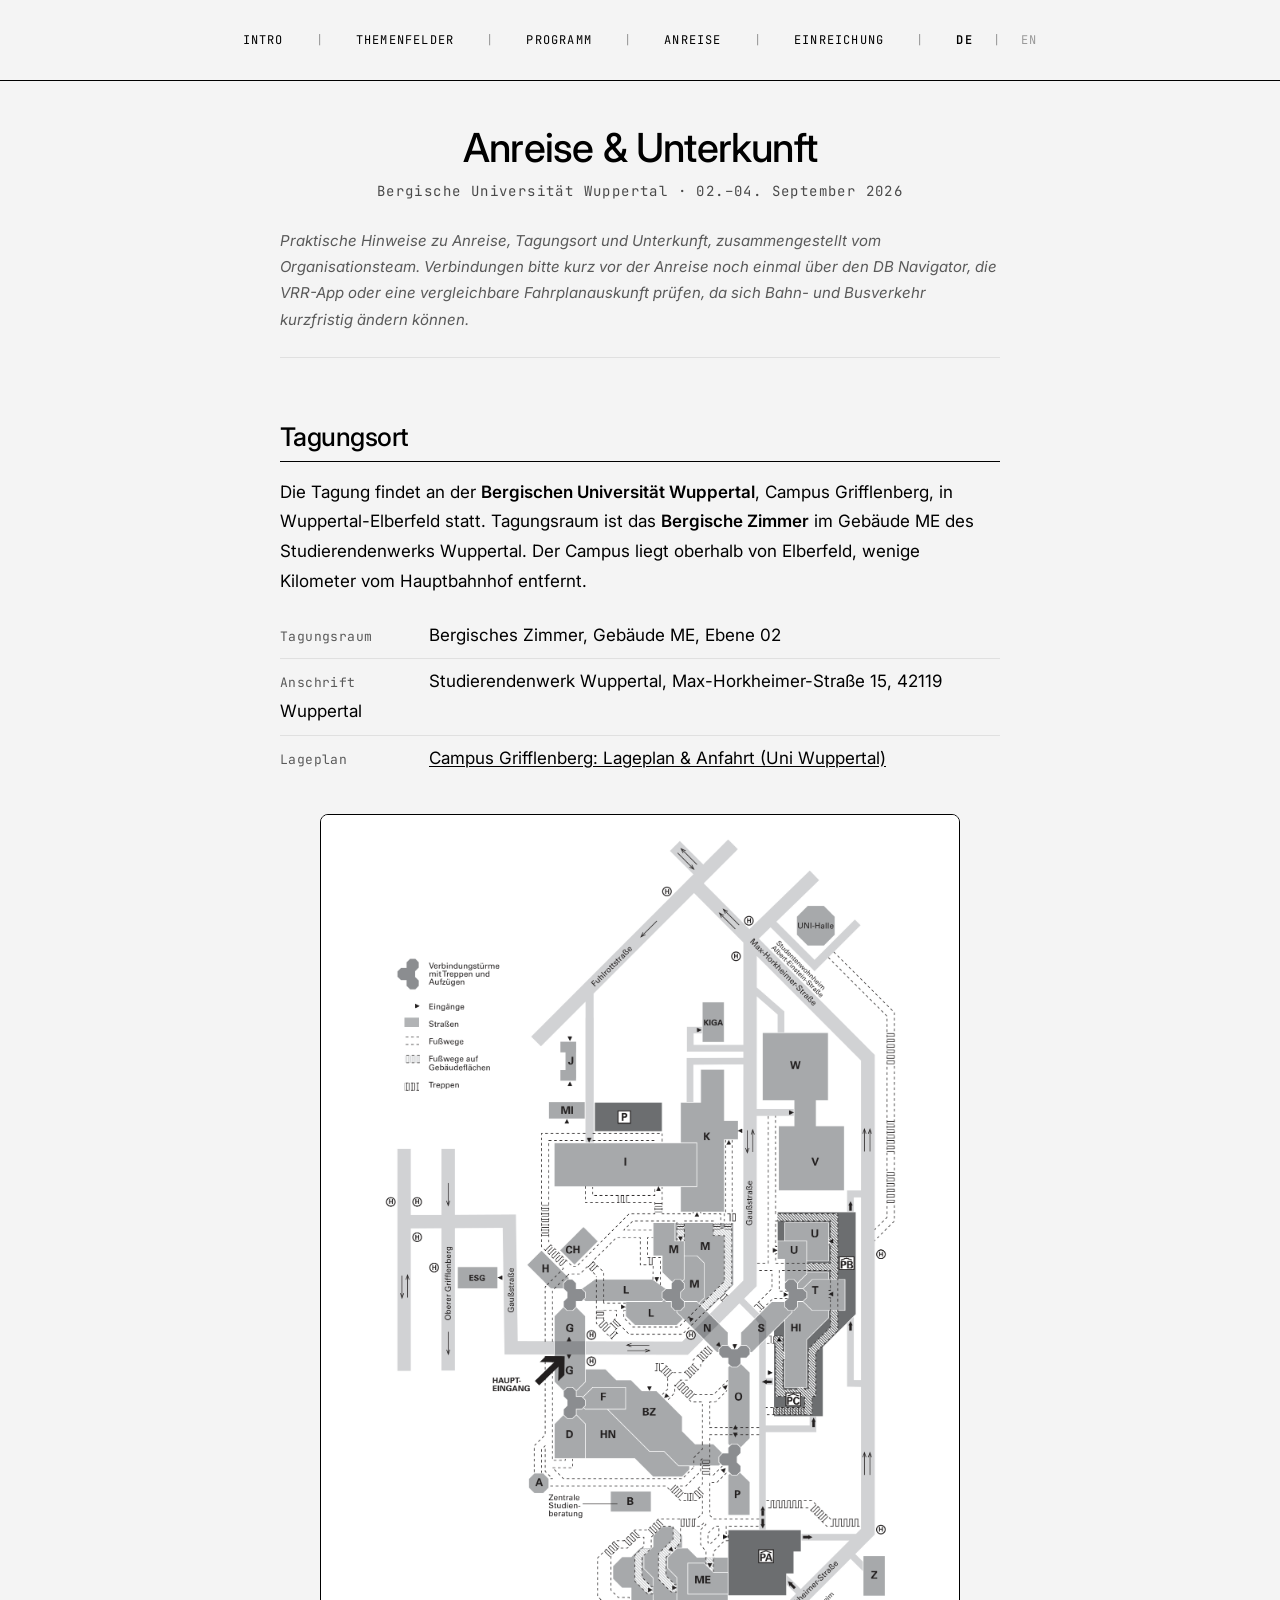
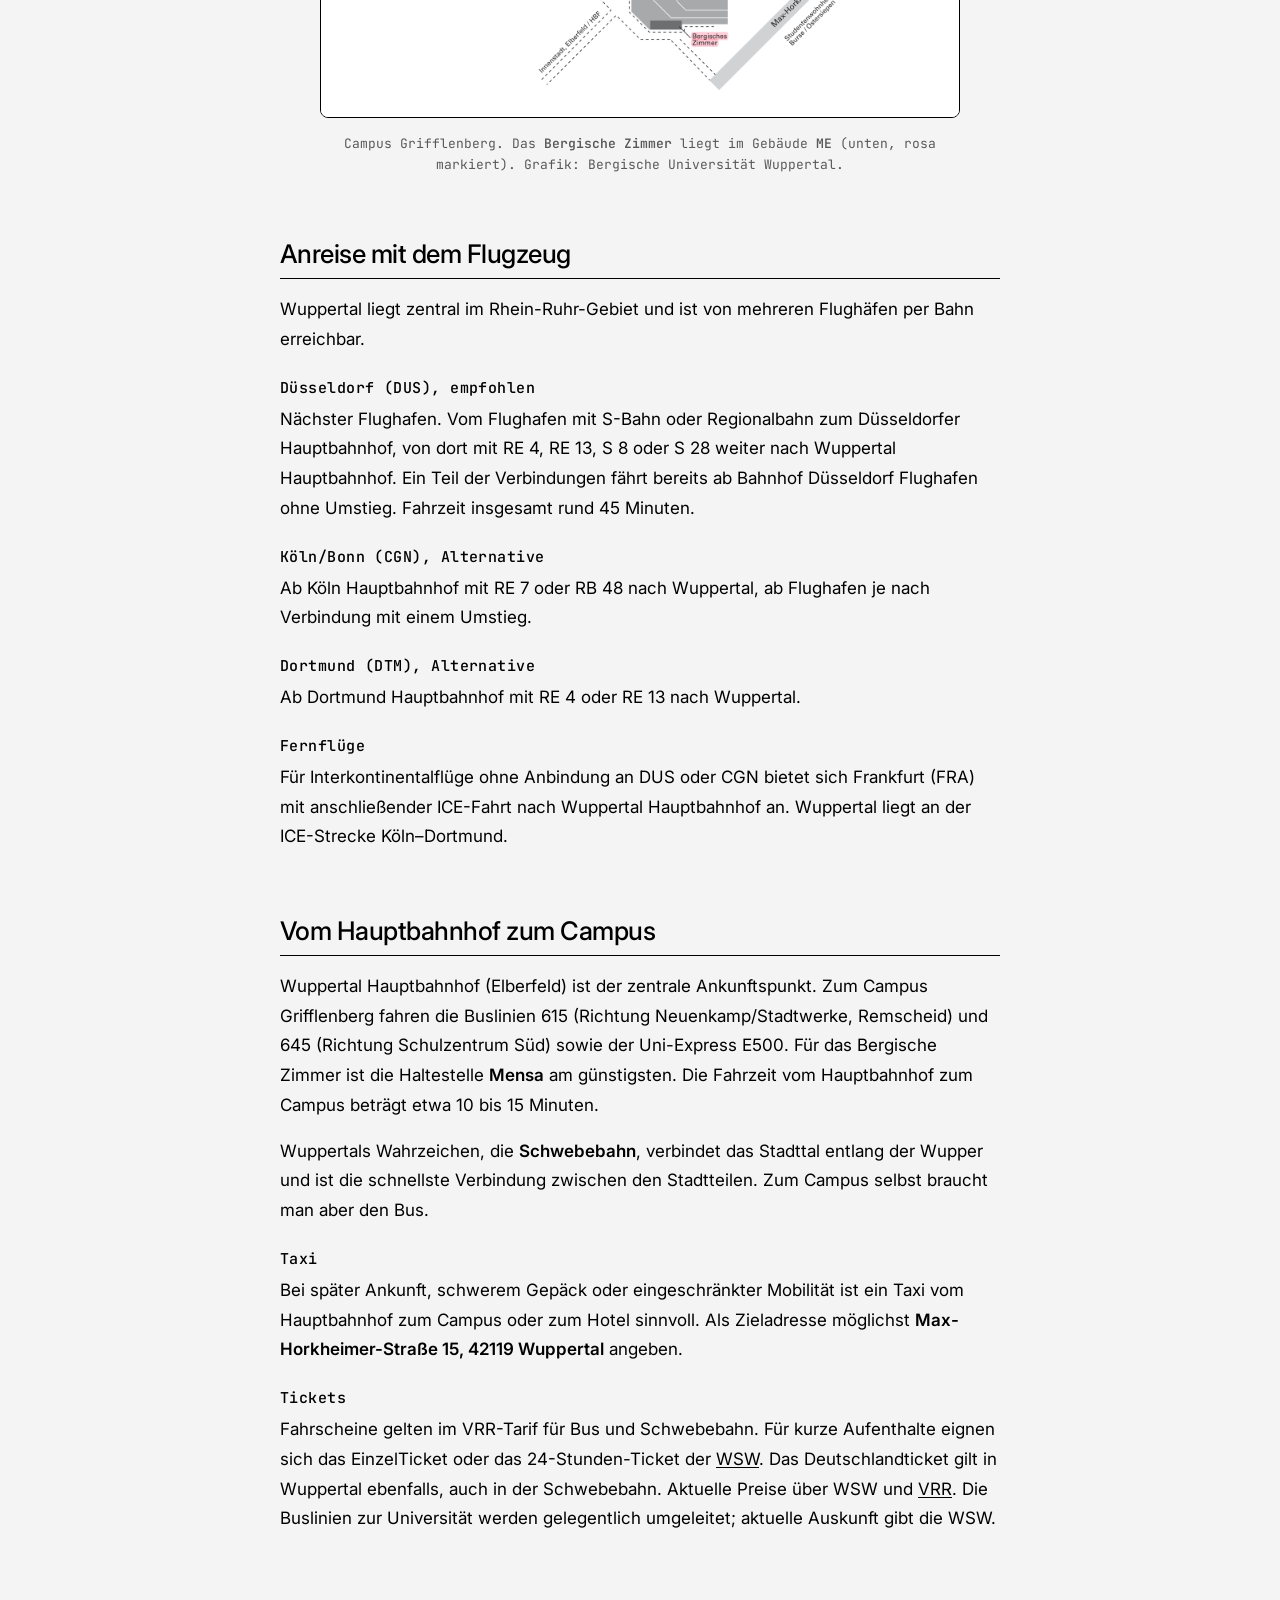
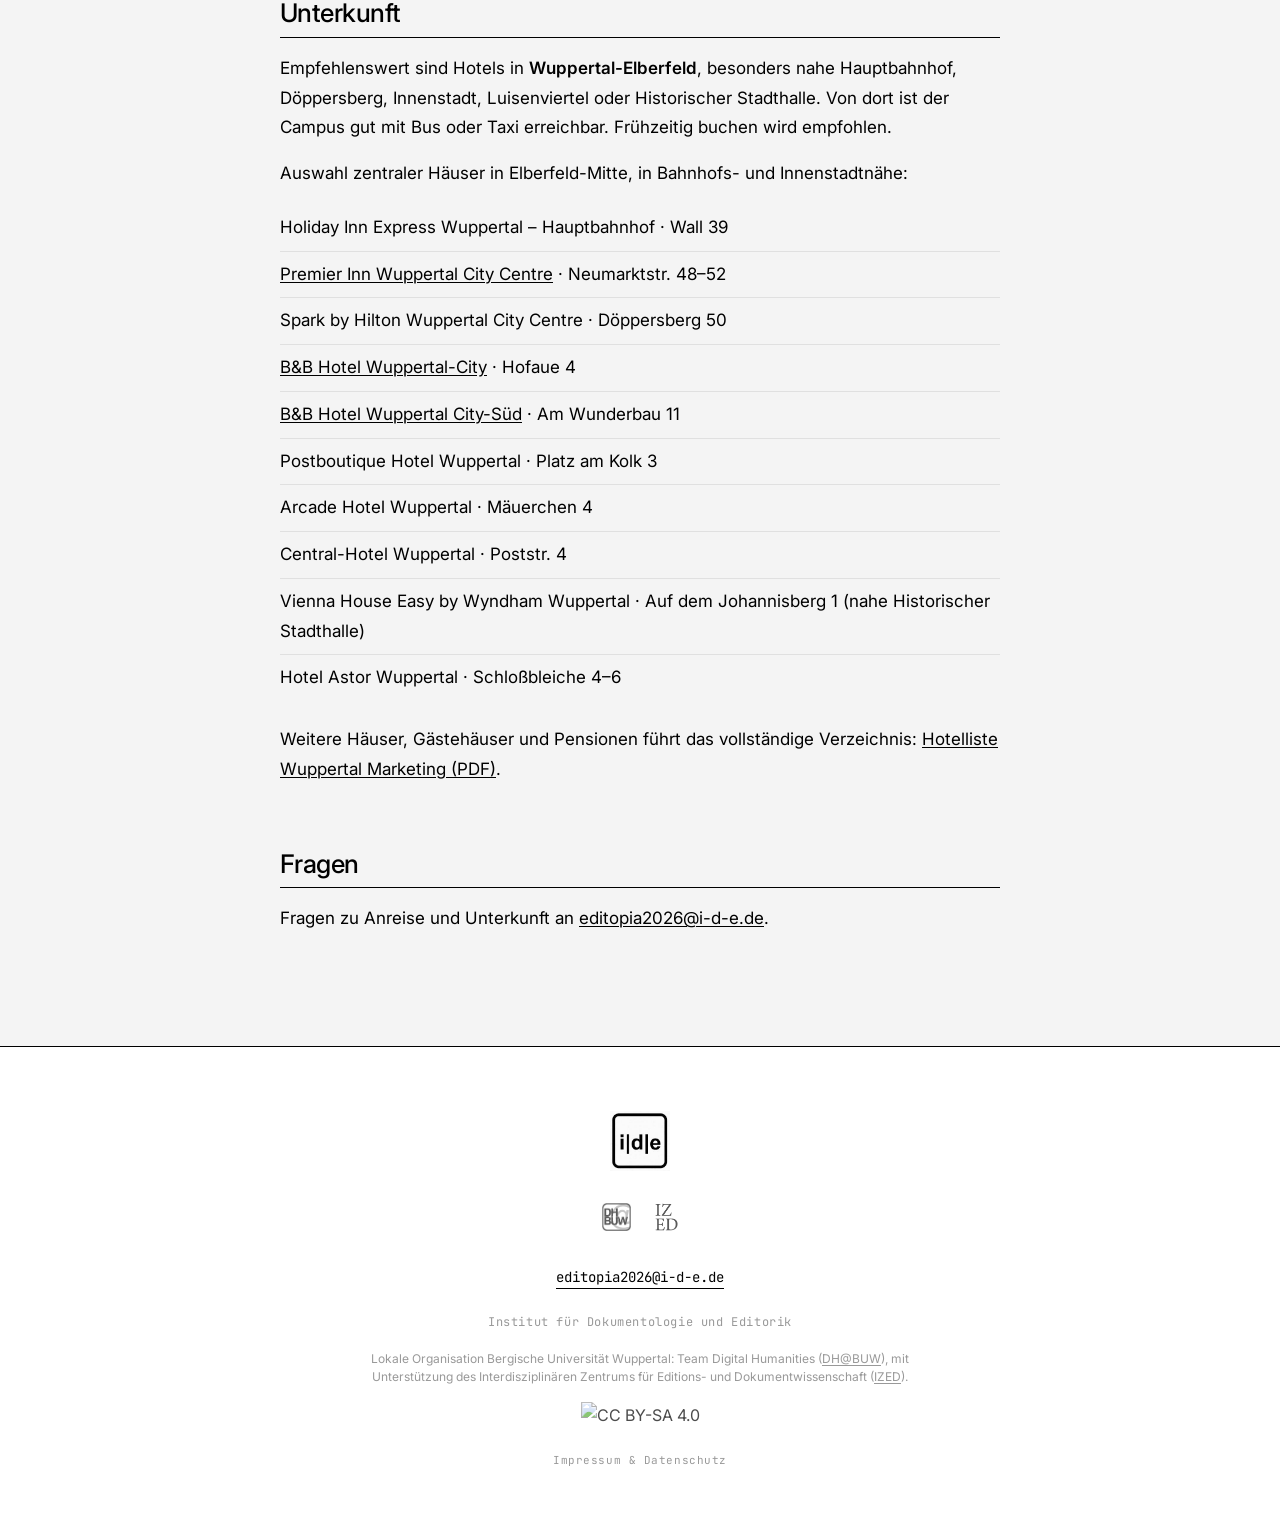
==== anreise.html @ c4843bdf "feat: publish travel page in nav + rename anniversary slot to Special Format Link anreise.html from " ====
<!DOCTYPE html>
<html lang="de">
<head>
    <meta charset="UTF-8">
    <meta name="viewport" content="width=device-width, initial-scale=1.0">

    <meta name="description" content="Anreise, Tagungsort und Unterkunft für die Editopia 2026, Bergische Universität Wuppertal, 2.–4. September 2026.">
    <title>Anreise & Unterkunft | Editopia 2026</title>

    <!-- Favicon -->
    <link rel="icon" type="image/jpeg" href="assets/img/ide-logo.jpeg">
    <link rel="apple-touch-icon" href="assets/img/ide-logo.jpeg">

    <!-- Fonts -->
    <link rel="preconnect" href="https://fonts.googleapis.com">
    <link rel="preconnect" href="https://fonts.gstatic.com" crossorigin>
    <link href="https://fonts.googleapis.com/css2?family=Inter:wght@400;500;600;700&family=JetBrains+Mono:wght@400;500;600&display=swap" rel="stylesheet">

    <!-- Styles -->
    <link rel="stylesheet" href="styles.css">
</head>
<body>
    <!-- Skip to Content Link for Accessibility -->
    <a href="#main-content" class="skip-link" id="skip-link" data-de="Zum Inhalt springen" data-en="Skip to content">Zum Inhalt springen</a>

    <!-- Navigation -->
    <nav class="nav" id="nav" role="navigation" aria-label="Hauptnavigation">
        <div class="nav-inner">
            <a href="index.html#intro" class="nav-link" data-href-de="index.html#intro" data-href-en="en.html#intro" data-de="INTRO" data-en="INTRO">INTRO</a>
            <span class="nav-pipe">|</span>
            <a href="index.html#themenfelder" class="nav-link" data-href-de="index.html#themenfelder" data-href-en="en.html#topics" data-de="THEMENFELDER" data-en="TOPICS">THEMENFELDER</a>
            <span class="nav-pipe">|</span>
            <a href="programm.html" class="nav-link" data-href-de="programm.html" data-href-en="programm.html?lang=en" data-de="PROGRAMM" data-en="PROGRAMME">PROGRAMM</a>
            <span class="nav-pipe">|</span>
            <a href="anreise.html" class="nav-link" aria-current="page" data-href-de="anreise.html" data-href-en="anreise.html?lang=en" data-de="ANREISE" data-en="TRAVEL">ANREISE</a>
            <span class="nav-pipe">|</span>
            <a href="index.html#einreichung" class="nav-link" data-href-de="index.html#einreichung" data-href-en="en.html#submission" data-de="EINREICHUNG" data-en="SUBMISSION">EINREICHUNG</a>
            <span class="nav-pipe">|</span>
            <div class="lang-switch" id="lang-switch">
                <button type="button" class="lang-btn active" data-lang="de" aria-label="Deutsch" aria-pressed="true">DE</button>
                <span class="lang-pipe" aria-hidden="true">|</span>
                <button type="button" class="lang-btn" data-lang="en" aria-label="English" aria-pressed="false">EN</button>
            </div>
        </div>
    </nav>

    <!-- Main Content -->
    <main class="main" role="main" id="main-content">
        <!-- Page Header -->
        <section class="section programm-header">
            <div class="container">
                <h1 class="programm-title" data-de="Anreise &amp; Unterkunft" data-en="Travel &amp; Accommodation">Anreise &amp; Unterkunft</h1>
                <p class="programm-subtitle"
                   data-de="Bergische Universität Wuppertal · 02.–04. September 2026"
                   data-en="University of Wuppertal · 2–4 September 2026">Bergische Universität Wuppertal · 02.–04. September 2026</p>
            </div>
        </section>

        <section class="section" style="padding-top: 0;">
            <div class="container">
                <!-- German content -->
                <div class="info-prose lang-block" data-lang="de">
                    <p class="info-lead">Praktische Hinweise zu Anreise, Tagungsort und Unterkunft, zusammengestellt vom Organisationsteam. Verbindungen bitte kurz vor der Anreise noch einmal über den DB Navigator, die VRR-App oder eine vergleichbare Fahrplanauskunft prüfen, da sich Bahn- und Busverkehr kurzfristig ändern können.</p>

                    <h2>Tagungsort</h2>
                    <p>Die Tagung findet an der <strong>Bergischen Universität Wuppertal</strong>, Campus Grifflenberg, in Wuppertal-Elberfeld statt. Tagungsraum ist das <strong>Bergische Zimmer</strong> im Gebäude ME des Studierendenwerks Wuppertal. Der Campus liegt oberhalb von Elberfeld, wenige Kilometer vom Hauptbahnhof entfernt.</p>
                    <ul>
                        <li><span class="info-label">Tagungsraum</span> Bergisches Zimmer, Gebäude ME, Ebene 02</li>
                        <li><span class="info-label">Anschrift</span> Studierendenwerk Wuppertal, Max-Horkheimer-Straße 15, 42119 Wuppertal</li>
                        <li><span class="info-label">Lageplan</span> <a href="https://www.uni-wuppertal.de/de/universitaet/adresse-anreise/campus-grifflenberg/" target="_blank" rel="noopener">Campus Grifflenberg: Lageplan &amp; Anfahrt (Uni Wuppertal)</a></li>
                    </ul>
                    <figure class="info-fig">
                        <img src="assets/img/campus-grifflenberg-lageplan.png" width="1600" height="2263" loading="lazy"
                             alt="Lageplan des Campus Grifflenberg der Bergischen Universität Wuppertal. Das Bergische Zimmer im Gebäude ME ist am unteren Rand rosa hervorgehoben; der Haupteingang liegt an der Gaußstraße.">
                        <figcaption>Campus Grifflenberg. Das <strong>Bergische Zimmer</strong> liegt im Gebäude <strong>ME</strong> (unten, rosa markiert). Grafik: Bergische Universität Wuppertal.</figcaption>
                    </figure>

                    <h2>Anreise mit dem Flugzeug</h2>
                    <p>Wuppertal liegt zentral im Rhein-Ruhr-Gebiet und ist von mehreren Flughäfen per Bahn erreichbar.</p>
                    <h3>Düsseldorf (DUS), empfohlen</h3>
                    <p>Nächster Flughafen. Vom Flughafen mit S-Bahn oder Regionalbahn zum Düsseldorfer Hauptbahnhof, von dort mit RE 4, RE 13, S 8 oder S 28 weiter nach Wuppertal Hauptbahnhof. Ein Teil der Verbindungen fährt bereits ab Bahnhof Düsseldorf Flughafen ohne Umstieg. Fahrzeit insgesamt rund 45 Minuten.</p>
                    <h3>Köln/Bonn (CGN), Alternative</h3>
                    <p>Ab Köln Hauptbahnhof mit RE 7 oder RB 48 nach Wuppertal, ab Flughafen je nach Verbindung mit einem Umstieg.</p>
                    <h3>Dortmund (DTM), Alternative</h3>
                    <p>Ab Dortmund Hauptbahnhof mit RE 4 oder RE 13 nach Wuppertal.</p>
                    <h3>Fernflüge</h3>
                    <p>Für Interkontinentalflüge ohne Anbindung an DUS oder CGN bietet sich Frankfurt (FRA) mit anschließender ICE-Fahrt nach Wuppertal Hauptbahnhof an. Wuppertal liegt an der ICE-Strecke Köln–Dortmund.</p>

                    <h2>Vom Hauptbahnhof zum Campus</h2>
                    <p>Wuppertal Hauptbahnhof (Elberfeld) ist der zentrale Ankunftspunkt. Zum Campus Grifflenberg fahren die Buslinien 615 (Richtung Neuenkamp/Stadtwerke, Remscheid) und 645 (Richtung Schulzentrum Süd) sowie der Uni-Express E500. Für das Bergische Zimmer ist die Haltestelle <strong>Mensa</strong> am günstigsten. Die Fahrzeit vom Hauptbahnhof zum Campus beträgt etwa 10 bis 15 Minuten.</p>
                    <p>Wuppertals Wahrzeichen, die <strong>Schwebebahn</strong>, verbindet das Stadttal entlang der Wupper und ist die schnellste Verbindung zwischen den Stadtteilen. Zum Campus selbst braucht man aber den Bus.</p>
                    <h3>Taxi</h3>
                    <p>Bei später Ankunft, schwerem Gepäck oder eingeschränkter Mobilität ist ein Taxi vom Hauptbahnhof zum Campus oder zum Hotel sinnvoll. Als Zieladresse möglichst <strong>Max-Horkheimer-Straße 15, 42119 Wuppertal</strong> angeben.</p>
                    <h3>Tickets</h3>
                    <p>Fahrscheine gelten im VRR-Tarif für Bus und Schwebebahn. Für kurze Aufenthalte eignen sich das EinzelTicket oder das 24-Stunden-Ticket der <a href="https://www.wsw-online.de/mobilitaet/tickets/" target="_blank" rel="noopener">WSW</a>. Das Deutschlandticket gilt in Wuppertal ebenfalls, auch in der Schwebebahn. Aktuelle Preise über WSW und <a href="https://www.vrr.de/tickets-tarife/ticketuebersicht/" target="_blank" rel="noopener">VRR</a>. Die Buslinien zur Universität werden gelegentlich umgeleitet; aktuelle Auskunft gibt die WSW.</p>

                    <h2>Unterkunft</h2>
                    <p>Empfehlenswert sind Hotels in <strong>Wuppertal-Elberfeld</strong>, besonders nahe Hauptbahnhof, Döppersberg, Innenstadt, Luisenviertel oder Historischer Stadthalle. Von dort ist der Campus gut mit Bus oder Taxi erreichbar. Frühzeitig buchen wird empfohlen.</p>
                    <p>Auswahl zentraler Häuser in Elberfeld-Mitte, in Bahnhofs- und Innenstadtnähe:</p>
                    <ul>
                        <li>Holiday Inn Express Wuppertal – Hauptbahnhof · Wall 39</li>
                        <li><a href="https://www.premierinn.com/de/de/hotels/deutschland/nordrhein-westfalen/wuppertal/wuppertal-city-centre.html" target="_blank" rel="noopener">Premier Inn Wuppertal City Centre</a> · Neumarktstr. 48–52</li>
                        <li>Spark by Hilton Wuppertal City Centre · Döppersberg 50</li>
                        <li><a href="https://www.hotel-bb.com/de/hotel/wuppertal-city" target="_blank" rel="noopener">B&amp;B Hotel Wuppertal-City</a> · Hofaue 4</li>
                        <li><a href="https://www.hotel-bb.com/de/hotel/wuppertal-city-sued" target="_blank" rel="noopener">B&amp;B Hotel Wuppertal City-Süd</a> · Am Wunderbau 11</li>
                        <li>Postboutique Hotel Wuppertal · Platz am Kolk 3</li>
                        <li>Arcade Hotel Wuppertal · Mäuerchen 4</li>
                        <li>Central-Hotel Wuppertal · Poststr. 4</li>
                        <li>Vienna House Easy by Wyndham Wuppertal · Auf dem Johannisberg 1 (nahe Historischer Stadthalle)</li>
                        <li>Hotel Astor Wuppertal · Schloßbleiche 4–6</li>
                    </ul>
                    <p>Weitere Häuser, Gästehäuser und Pensionen führt das vollständige Verzeichnis: <a href="https://www.wuppertal.de/WMG_Hoteladressen-5-2024-web.pdf" target="_blank" rel="noopener">Hotelliste Wuppertal Marketing (PDF)</a>.</p>

                    <h2>Fragen</h2>
                    <p>Fragen zu Anreise und Unterkunft an <a href="mailto:editopia2026@i-d-e.de">editopia2026@i-d-e.de</a>.</p>
                </div>

                <!-- English content -->
                <div class="info-prose lang-block" data-lang="en" hidden>
                    <p class="info-lead">Practical notes on travel, venue and accommodation, compiled by the organizing team. Please check your connections shortly before departure via the DB Navigator, the VRR app or a comparable timetable service, as rail and bus schedules can change at short notice.</p>

                    <h2>Conference Venue</h2>
                    <p>The conference takes place at the <strong>University of Wuppertal</strong>, Campus Grifflenberg, in the Elberfeld district. The conference room is the <strong>Bergisches Zimmer</strong> in building ME of the Studierendenwerk Wuppertal. The campus sits above Elberfeld, a few kilometers from the central station.</p>
                    <ul>
                        <li><span class="info-label">Room</span> Bergisches Zimmer, building ME, level 02</li>
                        <li><span class="info-label">Address</span> Studierendenwerk Wuppertal, Max-Horkheimer-Straße 15, 42119 Wuppertal, Germany</li>
                        <li><span class="info-label">Campus map</span> <a href="https://www.uni-wuppertal.de/de/universitaet/adresse-anreise/campus-grifflenberg/" target="_blank" rel="noopener">Campus Grifflenberg map &amp; directions (University of Wuppertal)</a></li>
                    </ul>
                    <figure class="info-fig">
                        <img src="assets/img/campus-grifflenberg-lageplan.png" width="1600" height="2263" loading="lazy"
                             alt="Map of Campus Grifflenberg at the University of Wuppertal. The Bergisches Zimmer in building ME is highlighted in pink at the bottom; the main entrance is on Gaußstraße.">
                        <figcaption>Campus Grifflenberg. The <strong>Bergisches Zimmer</strong> is in building <strong>ME</strong> (bottom, marked in pink). Graphic: University of Wuppertal.</figcaption>
                    </figure>

                    <h2>Arriving by Air</h2>
                    <p>Wuppertal sits centrally in the Rhine-Ruhr region and is reachable by train from several airports.</p>
                    <h3>Düsseldorf (DUS), recommended</h3>
                    <p>Closest airport. From the airport, take an S-Bahn or regional train to Düsseldorf Central Station, then RE 4, RE 13, S 8 or S 28 onward to Wuppertal Central Station. Some connections run directly from Düsseldorf Airport station without a change. Total journey around 45 minutes.</p>
                    <h3>Cologne/Bonn (CGN), alternative</h3>
                    <p>From Cologne Central Station, take RE 7 or RB 48 to Wuppertal; from the airport, with one change depending on the connection.</p>
                    <h3>Dortmund (DTM), alternative</h3>
                    <p>From Dortmund Central Station, take RE 4 or RE 13 to Wuppertal.</p>
                    <h3>Long-haul flights</h3>
                    <p>For intercontinental flights without a connection to DUS or CGN, Frankfurt (FRA) with an onward ICE to Wuppertal Central Station is an option. Wuppertal is on the ICE line Cologne–Dortmund.</p>

                    <h2>From the Station to Campus</h2>
                    <p>Wuppertal Central Station (Elberfeld) is the main arrival point. Bus lines 615 (towards Neuenkamp/Stadtwerke, Remscheid) and 645 (towards Schulzentrum Süd) and the Uni-Express E500 run to Campus Grifflenberg. For the Bergisches Zimmer, the stop <strong>Mensa</strong> is most convenient. The ride from the central station to campus takes around 10 to 15 minutes.</p>
                    <p>Wuppertal's landmark, the <strong>Schwebebahn</strong> suspension railway, runs along the Wupper valley and is the fastest link between the districts. For the campus itself, take the bus.</p>
                    <h3>Taxi</h3>
                    <p>For a late arrival, heavy luggage or reduced mobility, a taxi from the central station to campus or your hotel is a good option. Give the destination as <strong>Max-Horkheimer-Straße 15, 42119 Wuppertal</strong> where possible.</p>
                    <h3>Tickets</h3>
                    <p>Fares follow the VRR tariff and cover both bus and Schwebebahn. For short stays, a single ticket or the 24-hour ticket from <a href="https://www.wsw-online.de/mobilitaet/tickets/" target="_blank" rel="noopener">WSW</a> is convenient. The Deutschlandticket is also valid in Wuppertal, including the Schwebebahn. Current prices via WSW and <a href="https://www.vrr.de/tickets-tarife/ticketuebersicht/" target="_blank" rel="noopener">VRR</a>. Bus lines to the university are occasionally rerouted; check with WSW for current information.</p>

                    <h2>Accommodation</h2>
                    <p>Hotels in <strong>Wuppertal-Elberfeld</strong> are recommended, especially near the central station, Döppersberg, the city center, the Luisenviertel or the Historische Stadthalle. From there the campus is easily reached by bus or taxi. Early booking is advised.</p>
                    <p>A selection of central hotels in Elberfeld-Mitte, near the station and city center:</p>
                    <ul>
                        <li>Holiday Inn Express Wuppertal – Hauptbahnhof · Wall 39</li>
                        <li><a href="https://www.premierinn.com/de/de/hotels/deutschland/nordrhein-westfalen/wuppertal/wuppertal-city-centre.html" target="_blank" rel="noopener">Premier Inn Wuppertal City Centre</a> · Neumarktstr. 48–52</li>
                        <li>Spark by Hilton Wuppertal City Centre · Döppersberg 50</li>
                        <li><a href="https://www.hotel-bb.com/de/hotel/wuppertal-city" target="_blank" rel="noopener">B&amp;B Hotel Wuppertal-City</a> · Hofaue 4</li>
                        <li><a href="https://www.hotel-bb.com/de/hotel/wuppertal-city-sued" target="_blank" rel="noopener">B&amp;B Hotel Wuppertal City-Süd</a> · Am Wunderbau 11</li>
                        <li>Postboutique Hotel Wuppertal · Platz am Kolk 3</li>
                        <li>Arcade Hotel Wuppertal · Mäuerchen 4</li>
                        <li>Central-Hotel Wuppertal · Poststr. 4</li>
                        <li>Vienna House Easy by Wyndham Wuppertal · Auf dem Johannisberg 1 (near the Historische Stadthalle)</li>
                        <li>Hotel Astor Wuppertal · Schloßbleiche 4–6</li>
                    </ul>
                    <p>The full directory including smaller hotels and guesthouses: <a href="https://www.wuppertal.de/WMG_Hoteladressen-5-2024-web.pdf" target="_blank" rel="noopener">Wuppertal Marketing hotel list (PDF)</a>.</p>

                    <h2>Questions</h2>
                    <p>For questions on travel and accommodation, contact <a href="mailto:editopia2026@i-d-e.de">editopia2026@i-d-e.de</a>.</p>
                </div>
            </div>
        </section>
    </main>

    <!-- Footer -->
    <footer class="footer" id="kontakt">
        <div class="container">
            <a href="https://www.i-d-e.de/" target="_blank" rel="noopener">
                <img src="assets/img/ide-logo.jpeg" alt="Institut für Dokumentologie und Editorik" class="footer-logo">
            </a>
            <div class="footer-partner-logos">
                <a href="https://geschichte.uni-wuppertal.de/de/lehrgebiete/digital-humanities/" target="_blank" rel="noopener"><img src="assets/img/dhbuw-logo-grey.png" alt="DH@BUW" class="footer-partner-logo"></a>
                <a href="https://www.ized.uni-wuppertal.de/" target="_blank" rel="noopener"><img src="assets/img/ized-logo-grey.png" alt="IZED" class="footer-partner-logo footer-partner-logo-ized"></a>
            </div>
            <p class="footer-contact">
                <a href="mailto:editopia2026@i-d-e.de" id="contact-email">editopia2026@i-d-e.de</a>
            </p>
            <p class="footer-institute">
                <a href="https://www.i-d-e.de/" target="_blank" rel="noopener" id="footer-institute-link">Institut für Dokumentologie und Editorik</a>
            </p>
            <p class="footer-local-org" id="footer-local-org">
                Lokale Organisation Bergische Universität Wuppertal: Team Digital Humanities (<a href="https://geschichte.uni-wuppertal.de/de/lehrgebiete/digital-humanities/" target="_blank" rel="noopener">DH@BUW</a>), mit Unterstützung des Interdisziplinären Zentrums für Editions- und Dokumentwissenschaft (<a href="https://www.ized.uni-wuppertal.de/" target="_blank" rel="noopener">IZED</a>).
            </p>
            <div class="footer-license">
                <a href="https://creativecommons.org/licenses/by-sa/4.0/deed.de" target="_blank" rel="noopener license" aria-label="Creative Commons BY-SA 4.0 Lizenz">
                    <img src="https://licensebuttons.net/l/by-sa/4.0/88x31.png" alt="CC BY-SA 4.0" class="cc-badge">
                </a>
            </div>
            <p class="footer-legal">
                <button type="button" class="legal-link" id="impressum-btn" data-de="Impressum & Datenschutz" data-en="Legal Notice & Privacy">Impressum & Datenschutz</button>
            </p>
        </div>
    </footer>

    <!-- Impressum Modal -->
    <div class="impressum-modal" id="impressum-modal" role="dialog" aria-modal="true" aria-labelledby="impressum-title" hidden>
        <div class="impressum-backdrop" id="impressum-backdrop"></div>
        <div class="impressum-content">
            <div class="impressum-header">
                <h2 id="impressum-title">Impressum & Datenschutz</h2>
                <button type="button" class="impressum-close" id="impressum-close" aria-label="Schließen">&times;</button>
            </div>
            <div class="impressum-body">
                <h3>Impressum</h3>
                <p><strong>Angaben gemäß § 5 DDG:</strong><br>
                Institut für Dokumentologie und Editorik e. V.<br>
                c/o TELOTA<br>
                Berlin-Brandenburgische Akademie der Wissenschaften<br>
                Jägerstrasse 22/23<br>
                10117 Berlin</p>

                <p><strong>Vertreten durch:</strong><br>
                Alexander Czmiel (1. Vorsitzender)<br>
                Christiane Fritze (2. Vorsitzende)<br>
                Oliver Patrick Bilbo Duntze (Schatzmeister)</p>

                <p><strong>Kontakt:</strong> info (at) i-d-e (dot) de<br>
                <strong>Registergericht:</strong> Amtsgericht Berlin-Charlottenburg, VR31126B</p>

                <h3>Datenschutz</h3>

                <p>Verantwortlich für die Datenverarbeitung ist der oben genannte Verein.</p>

                <h4>Hosting</h4>
                <p>Diese Website wird über GitHub Pages bereitgestellt (GitHub Inc., 88 Colin P Kelly Jr St, San Francisco, CA 94107, USA). Beim Zugriff werden automatisch Server-Logdaten erhoben (IP-Adresse, Zeitpunkt, aufgerufene Seite). Rechtsgrundlage ist Art. 6 Abs. 1 lit. f DSGVO. Weitere Informationen: <a href="https://docs.github.com/en/site-policy/privacy-policies/github-general-privacy-statement" target="_blank" rel="noopener">GitHub Privacy Statement</a>.</p>

                <h4>Google Fonts</h4>
                <p>Wir binden Schriftarten von Google LLC (1600 Amphitheatre Parkway, Mountain View, CA 94043, USA) ein. Beim Seitenaufruf wird eine Verbindung zu Google-Servern hergestellt. Rechtsgrundlage ist Art. 6 Abs. 1 lit. f DSGVO. <a href="https://www.google.com/policies/privacy/" target="_blank" rel="noopener">Datenschutzerklärung</a>.</p>

                <h4>Ihre Rechte</h4>
                <p>Sie haben gemäß DSGVO das Recht auf Auskunft (Art. 15), Berichtigung (Art. 16), Löschung (Art. 17), Einschränkung der Verarbeitung (Art. 18) und Widerspruch (Art. 21). Wenden Sie sich dazu an info@i-d-e.de. Sie können sich zudem bei einer Datenschutz-Aufsichtsbehörde beschweren (Art. 77).</p>

                <h4>Cookies</h4>
                <p>Diese Website verwendet keine Cookies. Es findet kein Tracking statt.</p>
            </div>
        </div>
    </div>

    <!-- No-JS Fallback: German content is shown by default (English block stays hidden). -->

    <!-- Scripts -->
    <script src="anreise.js" defer></script>
</body>
</html>
---- styles.css ----
/* ========================================
   EDITOPIA 2026 - Post-Digital Minimalism
   ======================================== */

/* CSS Custom Properties */
:root {
    /* Colors - Monochrome Palette */
    --ink-black: #000000;
    --paper-white: #FFFFFF;
    --off-white: #F4F4F4;
    --dim-grey: #999999;  /* 6.3:1 on black, used for decorative/secondary (aria-hidden) text */
    --content-grey: #595959;  /* 7.0:1 on white, 6.4:1 on off-white — WCAG AA for information-bearing text */
    --light-grey: #E0E0E0;

    /* Typography */
    --font-primary: 'Inter', 'Helvetica Neue', Arial, sans-serif;
    --font-mono: 'JetBrains Mono', 'Roboto Mono', 'Courier New', monospace;

    /* Spacing */
    --space-xs: 0.5rem;
    --space-sm: 1rem;
    --space-md: 1.5rem;
    --space-lg: 2rem;
    --space-xl: 3rem;
    --space-2xl: 4rem;
    --space-3xl: 6rem;

    /* Border */
    --border-thin: 1px solid var(--ink-black);
    --border-medium: 2px solid var(--ink-black);
    --border-thick: 3px solid var(--ink-black);
    --border-radius: 8px;
    --border-radius-lg: 12px;

    /* Container */
    --container-max: 1200px;
    --content-max: 720px;

    /* Transitions */
    --transition-fast: 150ms ease;
    --transition-base: 250ms ease;
}

/* ========================================
   Reset & Base
   ======================================== */
*, *::before, *::after {
    box-sizing: border-box;
    margin: 0;
    padding: 0;
}

/* ========================================
   Accessibility Utilities
   ======================================== */

/* Skip to Content Link */
.skip-link {
    position: absolute;
    top: -100%;
    left: 50%;
    transform: translateX(-50%);
    z-index: 9999;
    padding: var(--space-sm) var(--space-lg);
    background-color: var(--ink-black);
    color: var(--paper-white);
    font-family: var(--font-mono);
    font-size: 0.875rem;
    font-weight: 500;
    text-decoration: none;
    border-radius: var(--border-radius);
    transition: top var(--transition-fast);
}

.skip-link:focus {
    top: var(--space-sm);
    outline: 3px solid var(--ink-black);
    outline-offset: 2px;
}

/* Visually Hidden (for screen readers only) */
.visually-hidden {
    position: absolute;
    width: 1px;
    height: 1px;
    margin: -1px;
    padding: 0;
    overflow: hidden;
    clip: rect(0, 0, 0, 0);
    white-space: nowrap;
    border: 0;
}

/* Focus Visible Styles - Keyboard Navigation */
:focus-visible {
    outline: 3px solid var(--ink-black);
    outline-offset: 2px;
}

:focus:not(:focus-visible) {
    outline: none;
}

/* High contrast focus for buttons and links */
a:focus-visible,
button:focus-visible,
.btn:focus-visible {
    outline: 3px solid var(--ink-black);
    outline-offset: 2px;
}

/* Inverted focus on dark backgrounds */
.facts-box :focus-visible,
.facts-box a:focus-visible,
.facts-box button:focus-visible {
    outline-color: var(--paper-white);
}

html {
    scroll-behavior: smooth;
    font-size: 16px;
}

body {
    font-family: var(--font-primary);
    font-size: 1rem;
    line-height: 1.7;
    color: var(--ink-black);
    background-color: var(--off-white);
    -webkit-font-smoothing: antialiased;
    -moz-osx-font-smoothing: grayscale;
}

/* ========================================
   Typography
   ======================================== */
h1, h2, h3, h4, h5, h6 {
    font-weight: 500;
    line-height: 1.2;
    letter-spacing: -0.02em;
}

h1 {
    font-size: clamp(2rem, 5vw, 3.5rem);
}

h2 {
    font-size: clamp(1.5rem, 3vw, 2rem);
}

h3 {
    font-size: 1.125rem;
    font-weight: 500;
}

p {
    margin-bottom: var(--space-sm);
}

p:last-child {
    margin-bottom: 0;
}

a {
    color: var(--ink-black);
    text-decoration: none;
    transition: color var(--transition-fast);
}

a:hover {
    color: var(--dim-grey);
}

strong {
    font-weight: 600;
}

/* ========================================
   Utility Classes
   ======================================== */
.container {
    width: 100%;
    max-width: var(--container-max);
    margin: 0 auto;
    padding: 0 var(--space-lg);
}

.pipe {
    opacity: 0.7;
    margin: 0 0.1em;
}

/* ========================================
   Navigation
   ======================================== */
.nav {
    position: fixed;
    top: 0;
    left: 0;
    right: 0;
    z-index: 100;
    background-color: var(--off-white);
    border-bottom: var(--border-thin);
    transform: translateY(0);
    transition: transform 300ms ease, box-shadow var(--transition-base);
}

/* Navigation hide on scroll down (controlled by JS) */
.nav.nav-hidden {
    transform: translateY(-100%);
}

.nav.nav-scrolled {
    box-shadow: 0 2px 8px rgba(0, 0, 0, 0.1);
}

.nav-inner {
    display: flex;
    justify-content: center;
    align-items: center;
    gap: var(--space-sm);
    padding: var(--space-sm) var(--space-lg);
    font-family: var(--font-mono);
    font-size: 0.75rem;
    letter-spacing: 0.1em;
}

.nav-link {
    /* Minimum touch target for accessibility */
    min-height: 44px;
    display: inline-flex;
    align-items: center;
    padding: var(--space-xs) var(--space-sm);
    transition: background-color var(--transition-fast), color var(--transition-fast);
}

.nav-link:hover {
    background-color: var(--ink-black);
    color: var(--paper-white);
}

.nav-pipe {
    color: var(--dim-grey);
}

.lang-switch {
    display: flex;
    align-items: center;
    gap: 0.25rem;
}

.lang-btn {
    background: none;
    border: none;
    /* Minimum 44x44px touch target for accessibility */
    min-width: 44px;
    min-height: 44px;
    padding: var(--space-sm);
    font-family: var(--font-mono);
    font-size: 0.75rem;
    letter-spacing: 0.1em;
    color: var(--dim-grey);
    cursor: pointer;
    transition: color var(--transition-fast), background-color var(--transition-fast);
}

.lang-btn:hover {
    color: var(--ink-black);
}

.lang-btn.active {
    color: var(--ink-black);
    font-weight: 600;
}

.lang-pipe {
    color: var(--dim-grey);
    font-size: 0.75rem;
}

/* ========================================
   Hero Section
   ======================================== */
.hero {
    position: relative;
    min-height: 100vh;
    display: flex;
    flex-direction: column;
    justify-content: center;
    align-items: center;
    text-align: center;
    padding: var(--space-3xl) var(--space-lg);
    background-color: var(--off-white);
    overflow: hidden;
}

/* ========================================
   Ambient Background - Textrad
   ======================================== */
.hero-ambient {
    position: absolute;
    top: 50%;
    right: -5%;
    transform: translateY(-50%);
    width: 75vh;
    height: 75vh;
    pointer-events: none;
    z-index: 0;
    /* Gradient mask - softer fade */
    mask-image: radial-gradient(
        ellipse 60% 60% at 50% 50%,
        rgba(0, 0, 0, 1) 0%,
        rgba(0, 0, 0, 0.7) 50%,
        rgba(0, 0, 0, 0) 85%
    );
    -webkit-mask-image: radial-gradient(
        ellipse 60% 60% at 50% 50%,
        rgba(0, 0, 0, 1) 0%,
        rgba(0, 0, 0, 0.7) 50%,
        rgba(0, 0, 0, 0) 85%
    );
}

.ambient-wheel {
    width: 100%;
    height: 100%;
    object-fit: contain;
    opacity: 0.25;
    mix-blend-mode: multiply;
    filter: contrast(1.3);
    animation: ambient-rotate 180s linear infinite;
    will-change: transform;
}

@keyframes ambient-rotate {
    from {
        transform: rotate(0deg);
    }
    to {
        transform: rotate(360deg);
    }
}

/* Ensure all hero content stays above ambient */
.hero-logo,
.hero-title,
.hero-meta,
.hero-org,
.hero-badge,
.scroll-hint {
    position: relative;
    z-index: 1;
}

.hero-logo {
    display: flex;
    justify-content: center;
    align-items: center;
    gap: var(--space-sm);
    margin-bottom: var(--space-2xl);
}

.logo-box {
    display: inline-flex;
    align-items: center;
    justify-content: center;
    padding: var(--space-sm) var(--space-md);
    border: var(--border-medium);
    border-radius: var(--border-radius);
    background-color: var(--paper-white);
    font-family: var(--font-mono);
    font-size: clamp(1rem, 2.5vw, 1.5rem);
    font-weight: 500;
    letter-spacing: 0.05em;
}

.logo-year {
    background-color: var(--ink-black);
    color: var(--paper-white);
}

.hero-title {
    max-width: 900px;
    margin-bottom: var(--space-lg);
    display: flex;
    flex-direction: column;
    align-items: center;
    gap: var(--space-sm);
}

.hero-title-name {
    display: block;
    font-size: clamp(2.5rem, 6vw, 4.5rem);
    font-weight: 500;
    letter-spacing: -0.02em;
}

.hero-title-sub {
    display: block;
    font-size: clamp(1rem, 2.5vw, 1.5rem);
    font-weight: 400;
    color: #4A4A4A;
    letter-spacing: 0;
}

.hero-meta {
    display: flex;
    flex-wrap: wrap;
    justify-content: center;
    align-items: center;
    gap: var(--space-sm);
    font-family: var(--font-mono);
    font-size: 0.875rem;
    letter-spacing: 0.1em;
    color: #4A4A4A;  /* 5.9:1 on off-white */
}

.hero-meta-ide {
    display: inline-flex;
    align-items: center;
    gap: 0.75rem;
}

.hero-ide-logo {
    height: 36px;
    width: auto;
    vertical-align: middle;
}

.meta-pipe {
    color: var(--dim-grey);
}

/* Hero - Local Organization */
.hero-org {
    display: flex;
    flex-direction: column;
    align-items: center;
    gap: 0.25rem;
    max-width: 600px;
    margin-top: var(--space-lg);
    text-align: center;
}

.hero-org-label {
    font-family: var(--font-mono);
    font-size: 0.625rem;
    letter-spacing: 0.15em;
    text-transform: uppercase;
    color: var(--dim-grey);
}

.hero-org-text {
    font-size: 0.75rem;
    line-height: 1.8;
    color: #4A4A4A;
    margin-bottom: 0;
}

.hero-org-text a {
    color: #4A4A4A;
}

.hero-org-text a:hover {
    opacity: 0.7;
}

.hero-org-logo {
    height: 24px;
    width: auto;
    vertical-align: middle;
    margin: 0 0.15em;
}

.hero-org-logo-ized {
    border-radius: 2px;
}

.hero-badge {
    display: inline-block;
    margin-top: var(--space-xl);
    padding: var(--space-xs) var(--space-md);
    border: var(--border-thin);
    border-radius: var(--border-radius);
    font-family: var(--font-mono);
    font-size: 0.75rem;
    letter-spacing: 0.15em;
    color: var(--dim-grey);
}

.scroll-hint {
    position: absolute;
    bottom: var(--space-xl);
    left: 50%;
    transform: translateX(-50%);
    display: flex;
    flex-direction: column;
    align-items: center;
    color: var(--dim-grey);
    transition: color var(--transition-fast);
}

.scroll-hint:hover {
    color: var(--ink-black);
}

.scroll-arrow {
    width: 36px;
    height: 36px;
    animation: float 2s ease-in-out infinite;
}

@keyframes float {
    0%, 100% {
        transform: translateY(0);
        opacity: 0.5;
    }
    50% {
        transform: translateY(10px);
        opacity: 0.8;
    }
}

.scroll-hint.hidden {
    opacity: 0;
    pointer-events: none;
}

/* ========================================
   Main & Sections
   ======================================== */
.main {
    background-color: var(--off-white);
}

.section {
    padding: var(--space-3xl) 0;
}

.section-title {
    text-align: center;
    margin-bottom: var(--space-xl);
    font-family: var(--font-mono);
    font-size: 0.875rem;
    font-weight: 500;
    letter-spacing: 0.2em;
    text-transform: uppercase;
    color: var(--dim-grey);
}

/* ========================================
   Intro Section
   ======================================== */
.section-intro {
    background-color: var(--paper-white);
    border-top: var(--border-thin);
    border-bottom: var(--border-thin);
}

.intro-text {
    max-width: var(--content-max);
    margin: 0 auto;
    font-size: 1.125rem;
    line-height: 1.75;
}

.intro-text p {
    margin-bottom: var(--space-md);
}

.intro-text p:last-child {
    margin-bottom: 0;
}

/* ========================================
   Quote Section
   ======================================== */
.section-quote {
    padding: var(--space-2xl) 0;
}

.quote-box {
    max-width: var(--content-max);
    margin: 0 auto;
    padding: var(--space-xl);
    padding-top: calc(var(--space-xl) + 0.5rem); /* Extra space for label */
    border: var(--border-thin);
    border-radius: var(--border-radius-lg);
    text-align: center;
    position: relative;
}

.quote-label {
    position: absolute;
    top: -0.6em;
    left: 50%;
    transform: translateX(-50%);
    background-color: var(--off-white);
    padding: 0.25em var(--space-sm);
    font-family: var(--font-mono);
    font-size: 0.75rem;
    letter-spacing: 0.15em;
    color: var(--dim-grey);
    white-space: nowrap; /* Prevent label from wrapping */
    z-index: 1;
}

.quote-text {
    font-size: clamp(1.125rem, 2.5vw, 1.5rem);
    font-weight: 500;
    line-height: 1.6;
    font-style: normal;
    padding-top: var(--space-xs); /* Small buffer below label */
}

.quote-text::before {
    content: '\201E';
}

.quote-text::after {
    content: '\201C';
}

/* ========================================
   Themenfelder Section
   ======================================== */
.section-themen {
    background-color: var(--paper-white);
    border-top: var(--border-thin);
    border-bottom: var(--border-thin);
}

.themen-content {
    max-width: var(--content-max);
    margin: 0 auto;
    font-size: 1.125rem;
    line-height: 1.75;
}

.themen-content p {
    margin-bottom: var(--space-md);
}

.themen-content p:last-child {
    margin-bottom: 0;
}

.themen-content strong {
    font-weight: 600;
}

/* ========================================
   Hard Facts Section
   ======================================== */
.section-facts {
    background-color: var(--off-white);
}

.facts-box {
    max-width: var(--content-max);
    margin: 0 auto;
    padding: var(--space-xl);
    background-color: var(--ink-black);
    color: var(--paper-white);
    border-radius: var(--border-radius-lg);
    text-align: center;
}

.facts-title {
    font-family: var(--font-mono);
    font-size: 0.875rem;
    font-weight: 500;
    letter-spacing: 0.2em;
    text-transform: uppercase;
    margin-bottom: var(--space-lg);
    color: #AAAAAA;  /* 7.6:1 on black — replaces opacity: 0.7 for WCAG AA */
}

.facts-content {
    margin-bottom: var(--space-xl);
}

.facts-list {
    list-style: none;
    font-family: var(--font-mono);
    font-size: 0.9375rem;
    line-height: 2;
}

.facts-list li {
    padding: var(--space-xs) 0;
    border-bottom: 1px solid rgba(255, 255, 255, 0.2);
}

.facts-list li:last-child {
    border-bottom: none;
}

.facts-label {
    color: #AAAAAA;  /* 7.6:1 on black — WCAG AA compliant */
    margin-right: var(--space-sm);
}

.facts-content p {
    font-size: 0.9375rem;
    line-height: 1.8;
    text-align: left;
}

/* ========================================
   Buttons
   ======================================== */
.btn {
    display: inline-flex;
    align-items: center;
    justify-content: center;
    padding: var(--space-sm) var(--space-lg);
    font-family: var(--font-mono);
    font-size: 0.875rem;
    font-weight: 500;
    letter-spacing: 0.05em;
    border-radius: var(--border-radius);
    cursor: pointer;
    transition: all var(--transition-fast);
    border: var(--border-medium);
}

.btn-primary {
    background-color: var(--paper-white);
    color: var(--ink-black);
    border-color: var(--paper-white);
}

.btn-primary:hover {
    background-color: transparent;
    color: var(--paper-white);
}

.btn-outline {
    background-color: transparent;
    color: var(--ink-black);
    border-color: var(--ink-black);
}

.btn-outline:hover {
    background-color: var(--ink-black);
    color: var(--paper-white);
}

/* ========================================
   Footer
   ======================================== */
.footer {
    padding: var(--space-2xl) 0;
    background-color: var(--paper-white);
    border-top: var(--border-thin);
    text-align: center;
}

.footer-logo {
    height: 60px;
    width: auto;
    margin-bottom: var(--space-md);
}

.footer-contact {
    margin-bottom: var(--space-sm);
}

.footer-contact a {
    font-family: var(--font-mono);
    font-size: 0.875rem;
    border-bottom: var(--border-thin);
    padding-bottom: 2px;
}

.footer-contact a:hover {
    border-color: var(--dim-grey);
}

.footer-institute {
    margin-bottom: var(--space-sm);
}

.footer-local-org {
    max-width: 600px;
    margin: 0 auto var(--space-sm);
    font-size: 0.75rem;
    line-height: 1.5;
    color: var(--dim-grey);
}

.footer-local-org a {
    color: var(--dim-grey);
    text-decoration: underline;
    text-underline-offset: 2px;
    transition: color var(--transition-fast);
}

.footer-local-org a:hover {
    color: var(--ink-black);
}

.footer-partner-logos {
    display: flex;
    justify-content: center;
    align-items: center;
    gap: var(--space-md);
    margin-bottom: var(--space-md);
}

.footer-partner-logo {
    height: 28px;
    width: auto;
}

.footer-partner-logo-ized {
    border-radius: 2px;
}

.footer-institute a {
    font-family: var(--font-mono);
    font-size: 0.75rem;
    color: var(--dim-grey);
    letter-spacing: 0.05em;
    transition: color var(--transition-fast);
}

.footer-institute a:hover {
    color: var(--ink-black);
}

.footer-license {
    margin-top: var(--space-sm);
}

.cc-badge {
    height: 22px;
    width: auto;
    opacity: 0.7;
    transition: opacity var(--transition-fast);
}

.cc-badge:hover {
    opacity: 1;
}

.footer-legal {
    margin-top: var(--space-sm);
}

.legal-link {
    background: none;
    border: none;
    font-family: var(--font-mono);
    font-size: 0.6875rem;
    color: var(--dim-grey);
    letter-spacing: 0.05em;
    cursor: pointer;
    padding: var(--space-xs) var(--space-sm);
    transition: color var(--transition-fast);
}

.legal-link:hover {
    color: var(--ink-black);
}

/* ========================================
   Impressum Modal
   ======================================== */
.impressum-modal {
    position: fixed;
    top: 0;
    left: 0;
    right: 0;
    bottom: 0;
    z-index: 1002;
    display: flex;
    justify-content: center;
    align-items: center;
}

.impressum-modal[hidden] {
    display: none;
}

.impressum-backdrop {
    position: absolute;
    top: 0;
    left: 0;
    right: 0;
    bottom: 0;
    background-color: rgba(0, 0, 0, 0.6);
}

.impressum-content {
    position: relative;
    width: 90%;
    max-width: 640px;
    max-height: 80vh;
    background-color: var(--paper-white);
    border-radius: var(--border-radius-lg);
    overflow: hidden;
    display: flex;
    flex-direction: column;
}

.impressum-header {
    display: flex;
    justify-content: space-between;
    align-items: center;
    padding: var(--space-md) var(--space-xl);
    border-bottom: var(--border-thin);
    flex-shrink: 0;
}

.impressum-header h2 {
    font-family: var(--font-mono);
    font-size: 0.8125rem;
    font-weight: 500;
    letter-spacing: 0.1em;
    text-transform: uppercase;
}

.impressum-close {
    background: none;
    border: none;
    font-size: 1.5rem;
    line-height: 1;
    color: var(--dim-grey);
    cursor: pointer;
    padding: var(--space-xs);
    min-width: 44px;
    min-height: 44px;
    display: inline-flex;
    align-items: center;
    justify-content: center;
    transition: color var(--transition-fast);
}

.impressum-close:hover {
    color: var(--ink-black);
}

.impressum-body {
    padding: var(--space-xl);
    overflow-y: auto;
    font-size: 0.8125rem;
    line-height: 1.7;
    color: #333;
}

.impressum-body h3 {
    font-family: var(--font-mono);
    font-size: 0.75rem;
    font-weight: 600;
    letter-spacing: 0.1em;
    text-transform: uppercase;
    margin-top: var(--space-xl);
    margin-bottom: var(--space-md);
    padding-bottom: var(--space-xs);
    border-bottom: var(--border-thin);
}

.impressum-body h3:first-child {
    margin-top: 0;
}

.impressum-body h4 {
    font-size: 0.8125rem;
    font-weight: 600;
    margin-top: var(--space-lg);
    margin-bottom: var(--space-sm);
}

.impressum-body p {
    margin-bottom: var(--space-sm);
}

.impressum-body ul {
    list-style: none;
    margin-bottom: var(--space-sm);
    padding-left: 0;
}

.impressum-body ul li {
    padding-left: var(--space-md);
    position: relative;
    margin-bottom: var(--space-xs);
}

.impressum-body ul li::before {
    content: '\2013';
    position: absolute;
    left: 0;
    color: var(--dim-grey);
}

.impressum-body a {
    border-bottom: 1px solid var(--dim-grey);
    padding-bottom: 1px;
}

.impressum-body a:hover {
    border-color: var(--ink-black);
    color: var(--ink-black);
}

/* ========================================
   Loading State
   ======================================== */
.loading {
    position: fixed;
    top: 0;
    left: 0;
    right: 0;
    bottom: 0;
    display: flex;
    flex-direction: column;
    justify-content: center;
    align-items: center;
    background-color: var(--off-white);
    z-index: 1000;
    transition: opacity var(--transition-base);
}

.loading.hidden {
    opacity: 0;
    pointer-events: none;
}

.loading-spinner {
    width: 40px;
    height: 40px;
    border: var(--border-medium);
    border-top-color: transparent;
    border-radius: 50%;
    animation: spin 1s linear infinite;
}

@keyframes spin {
    to { transform: rotate(360deg); }
}

.loading-text {
    margin-top: var(--space-md);
    font-family: var(--font-mono);
    font-size: 0.875rem;
    color: var(--dim-grey);
    letter-spacing: 0.1em;
}

/* ========================================
   No-JS Fallback
   ======================================== */
.noscript-notice {
    max-width: var(--content-max);
    margin: var(--space-xl) auto;
    padding: var(--space-xl);
    text-align: center;
    font-size: 0.9375rem;
    line-height: 1.6;
}

.noscript-notice a {
    text-decoration: underline;
    text-underline-offset: 2px;
}

/* ========================================
   Error Modal
   ======================================== */
.error-modal {
    position: fixed;
    top: 0;
    left: 0;
    right: 0;
    bottom: 0;
    display: flex;
    justify-content: center;
    align-items: center;
    background-color: rgba(0, 0, 0, 0.8);
    z-index: 1001;
}

.error-modal[hidden] {
    display: none;
}

.error-content {
    max-width: 400px;
    padding: var(--space-xl);
    background-color: var(--paper-white);
    border-radius: var(--border-radius-lg);
    text-align: center;
}

.error-icon {
    display: inline-flex;
    justify-content: center;
    align-items: center;
    width: 48px;
    height: 48px;
    margin-bottom: var(--space-md);
    border: var(--border-thick);
    border-radius: 50%;
    font-family: var(--font-mono);
    font-size: 1.5rem;
    font-weight: 700;
}

.error-message {
    margin-bottom: var(--space-lg);
    font-size: 0.9375rem;
    color: #555555;  /* 7.4:1 on white — WCAG AA compliant */
}

/* ========================================
   Responsive Design
   ======================================== */

/* Tablet and smaller (768px) */
@media (max-width: 768px) {
    :root {
        --space-3xl: 4rem;
        --space-2xl: 3rem;
    }

    .hero {
        min-height: auto;
        padding: var(--space-3xl) var(--space-md);
        padding-top: calc(var(--space-3xl) + 60px); /* Account for fixed nav */
    }

    .hero-ambient {
        width: 80vw;
        height: 80vw;
        right: -25%;
        opacity: 0.7;
    }

    .hero-logo {
        flex-wrap: wrap;
        gap: var(--space-xs);
    }

    .logo-box {
        padding: var(--space-xs) var(--space-sm);
        font-size: 0.875rem;
    }

    .hero-meta {
        flex-direction: column;
        gap: var(--space-xs);
    }

    .meta-pipe {
        display: none;
    }

    .hero-org {
        margin-top: var(--space-md);
        max-width: 90%;
    }

    .hero-org-text {
        font-size: 0.6875rem;
    }

    .hero-org-logo {
        height: 20px;
    }

    .nav-inner {
        font-size: 0.6875rem;
        gap: var(--space-xs);
        padding: var(--space-xs) var(--space-sm);
    }

    .nav-link {
        padding: var(--space-xs) var(--space-sm);
        min-height: 44px; /* Maintain touch target */
    }

    .themen-grid {
        grid-template-columns: 1fr;
    }

    .quote-box {
        padding: var(--space-lg);
    }

    .facts-box {
        padding: var(--space-lg);
        border-radius: var(--border-radius);
    }

    .container {
        padding: 0 var(--space-md);
    }

    /* Adjust text for better mobile readability */
    .intro-text,
    .themen-content {
        font-size: 1rem;
        line-height: 1.7;
    }

    .intro-text p,
    .themen-content p {
        margin-bottom: var(--space-sm);
    }

    /* Better button sizing for touch */
    .btn {
        width: 100%;
        padding: var(--space-md) var(--space-lg);
        min-height: 48px;
    }

    /* Impressum modal mobile */
    .impressum-content {
        width: 95%;
        max-height: 85vh;
    }

    .impressum-header {
        padding: var(--space-sm) var(--space-md);
    }

    .impressum-body {
        padding: var(--space-md);
    }

    .legal-link {
        min-height: 44px;
        display: inline-flex;
        align-items: center;
    }
}

/* Mobile (480px) */
@media (max-width: 480px) {
    .nav-pipe {
        display: none;
    }

    .nav-inner {
        flex-wrap: wrap;
        justify-content: center;
        gap: var(--space-xs);
        padding: var(--space-xs);
    }

    .nav-link {
        font-size: 0.6875rem;
        padding: var(--space-xs) var(--space-sm);
        min-height: 44px;  /* WCAG touch target */
    }

    .lang-switch {
        width: auto;
        justify-content: center;
        margin-top: 0;
        padding-top: 0;
        border-top: none;
        margin-left: var(--space-xs);
    }

    .lang-btn {
        min-width: 44px;  /* WCAG touch target */
        min-height: 44px;
        padding: var(--space-xs);
    }

    .lang-pipe {
        display: none;
    }

    .hero-title {
        font-size: 1.75rem;
    }

    /* Quote box mobile fix */
    .quote-box {
        padding: var(--space-lg);
        padding-top: calc(var(--space-lg) + 0.75rem);
    }

    .quote-label {
        font-size: 0.625rem;
        letter-spacing: 0.1em;
        padding: 0.2em var(--space-xs);
    }

    .quote-text {
        font-size: 1rem;
        line-height: 1.5;
    }

    .hero-ambient {
        display: none;
    }

    .scroll-hint {
        bottom: var(--space-md);
    }

    .section {
        padding: var(--space-2xl) 0;
    }

    .section-quote {
        padding: var(--space-xl) 0;
    }

    /* Smaller text on small mobile */
    .intro-text,
    .themen-content {
        font-size: 0.9375rem;
        line-height: 1.65;
    }

    .footer {
        padding: var(--space-xl) 0;
    }

    .impressum-body {
        font-size: 0.75rem;
    }

    .impressum-body h3 {
        font-size: 0.6875rem;
    }
}

/* Very small screens (360px - older/smaller smartphones) */
@media (max-width: 360px) {
    :root {
        --space-2xl: 2rem;
        --space-xl: 1.5rem;
    }

    .hero-logo {
        flex-direction: column;
    }

    .logo-box {
        font-size: 0.75rem;
    }

    .hero-title {
        font-size: 1.5rem;
    }

    .hero-badge {
        font-size: 0.625rem;
    }

    .nav-link {
        font-size: 0.5625rem;
    }

    .intro-text,
    .themen-content {
        font-size: 0.875rem;
        line-height: 1.6;
    }

    .quote-text {
        font-size: 0.9375rem;
    }

    .facts-list {
        font-size: 0.8125rem;
    }
}

/* Landscape orientation on mobile */
@media (max-height: 500px) and (orientation: landscape) {
    .hero {
        min-height: auto;
        padding: var(--space-xl) var(--space-lg);
        padding-top: calc(var(--space-xl) + 50px);
    }

    .hero-logo {
        margin-bottom: var(--space-md);
    }

    .hero-ambient {
        display: none;
    }

    .scroll-hint {
        display: none;
    }

    .section {
        padding: var(--space-xl) 0;
    }
}

/* Reduced motion preference */
@media (prefers-reduced-motion: reduce) {
    *,
    *::before,
    *::after {
        animation-duration: 0.01ms !important;
        animation-iteration-count: 1 !important;
        transition-duration: 0.01ms !important;
        scroll-behavior: auto !important;
    }

    .ambient-wheel {
        animation: none;
    }

    .scroll-arrow {
        animation: none;
    }

    html {
        scroll-behavior: auto;
    }
}

/* ========================================
   Print Styles
   ======================================== */
@media print {
    .nav,
    .loading,
    .error-modal,
    .impressum-modal,
    .hero-ambient {
        display: none !important;
    }

    .hero {
        min-height: auto;
        padding: 2rem;
    }

    .section {
        padding: 2rem 0;
        break-inside: avoid;
    }

    .facts-box {
        background-color: white;
        color: black;
        border: 2px solid black;
    }

    .btn {
        display: none;
    }
}

/* ========================================
   Programm / Schedule Page
   ======================================== */

.programm-header {
    padding-top: calc(var(--space-2xl) + 60px);   /* clear fixed nav */
    padding-bottom: var(--space-md);
    background-color: var(--off-white);
    text-align: center;
}
.programm-title { font-size: clamp(1.75rem, 3.5vw, 2.5rem); margin-bottom: var(--space-xs); }
.programm-subtitle {
    font-family: var(--font-mono); font-size: 0.875rem; letter-spacing: 0.1em; color: #4A4A4A;
}

.programm-section { padding-top: 0; padding-bottom: var(--space-2xl); }
.container--schedule { max-width: 1400px; }

/* ========================================
   Travel & Accommodation (anreise.html)
   ======================================== */
.page-banner {
    max-width: var(--content-max);
    margin: 0 auto var(--space-xl);
    padding: var(--space-md);
    border: 2px dashed var(--content-grey);
    border-radius: var(--border-radius);
    font-family: var(--font-mono);
    font-size: 0.8125rem;
    line-height: 1.6;
    color: var(--content-grey);
    text-align: center;
}

.info-prose {
    max-width: var(--content-max);
    margin: 0 auto;
    font-size: 1.0625rem;
    line-height: 1.75;
}
.info-prose h2 {
    font-size: clamp(1.25rem, 2.5vw, 1.6rem);
    margin: var(--space-2xl) 0 var(--space-sm);
    padding-bottom: var(--space-xs);
    border-bottom: var(--border-thin);
}
.info-prose h2:first-child { margin-top: 0; }
.info-lead {
    margin-bottom: var(--space-lg);
    padding-bottom: var(--space-md);
    border-bottom: 1px solid var(--light-grey);
    font-size: 0.9375rem;
    color: var(--content-grey);
    font-style: italic;
}
.info-prose h3 {
    margin: var(--space-md) 0 var(--space-xs);
    font-family: var(--font-mono);
    font-size: 0.9375rem;
    font-weight: 500;
    letter-spacing: 0.03em;
}
.info-prose p { margin-bottom: var(--space-sm); }
.info-prose ul { list-style: none; margin: 0 0 var(--space-md); }
.info-prose li {
    padding: var(--space-xs) 0;
    border-bottom: 1px solid var(--light-grey);
}
.info-prose li:last-child { border-bottom: none; }
.info-prose a { text-decoration: underline; text-underline-offset: 2px; }

.info-label {
    display: inline-block;
    min-width: 9rem;
    font-family: var(--font-mono);
    font-size: 0.8125rem;
    letter-spacing: 0.03em;
    color: var(--content-grey);
}

.placeholder {
    font-family: var(--font-mono);
    font-size: 0.85em;
    padding: 0.1em 0.45em;
    border: 1px dashed var(--content-grey);
    border-radius: 4px;
    color: var(--content-grey);
    white-space: nowrap;
}

.info-fig {
    max-width: 640px;
    margin: var(--space-lg) auto var(--space-xl);
}
.info-fig img {
    display: block;
    width: 100%;
    height: auto;
    border: var(--border-thin);
    border-radius: var(--border-radius);
    background-color: var(--paper-white);
}
.info-fig figcaption {
    margin-top: var(--space-sm);
    font-family: var(--font-mono);
    font-size: 0.8125rem;
    line-height: 1.6;
    color: var(--content-grey);
    text-align: center;
}

.schedule {
    --sched-cols: 5rem 1.75rem minmax(10rem, 16rem) 1fr 4rem; /* time no speaker title dur */
    border: var(--border-thin);
    border-radius: var(--border-radius);
    overflow: hidden;
    background-color: var(--paper-white);
}
.schedule-loading {
    padding: var(--space-2xl); text-align: center; font-family: var(--font-mono);
    font-size: 0.875rem; letter-spacing: 0.1em; color: var(--dim-grey);
}
.schedule-warning {
    padding: var(--space-sm) var(--space-lg); border-bottom: var(--border-thin);
    background-color: var(--off-white); font-family: var(--font-mono);
    font-size: 0.75rem; letter-spacing: 0.05em; color: var(--content-grey);
}
#schedule:focus { outline: none; }                 /* programmatic skip target */

/* ---- Day band ---- */
.schedule-day { display: block; }
.sched-day {
    border-top: var(--border-thick); border-bottom: var(--border-thin);
    background-color: var(--off-white); padding: var(--space-sm) var(--space-lg);
    font-family: var(--font-mono); font-size: 0.875rem; font-weight: 500;
    letter-spacing: 0.2em; text-transform: uppercase; color: var(--ink-black);
}
.schedule-day:first-of-type .sched-day { border-top: none; }

/* ---- Section band: box + pipe ---- */
.sched-section {
    display: flex; align-items: center; gap: var(--space-md);
    padding: var(--space-xs) var(--space-lg); border-bottom: var(--border-thin);
    background-color: var(--paper-white);
}
.sched-section-time {
    font-family: var(--font-mono); font-size: 0.75rem; color: var(--dim-grey); min-width: 6rem;
}
.sched-section-badge {
    display: inline-flex; align-items: center; gap: 0.4em; margin: 0;
    padding: var(--space-xs) var(--space-md);
    border: var(--border-medium); border-radius: var(--border-radius);
    font-family: var(--font-mono); font-size: 0.75rem; font-weight: 500;
    letter-spacing: 0.1em; text-transform: uppercase;
}
.sched-section-badge .pipe { color: var(--dim-grey); }
.sched-section-n {
    background-color: var(--ink-black); color: var(--paper-white);
    padding: 0 0.5em; border-radius: 3px;          /* echoes .logo-year */
}

/* ---- Talk row (grid; <dt>s are visually-hidden/out of flow → <dd>s map to tracks) ---- */
.talk-list { list-style: none; }
.sched-dl {
    display: grid; grid-template-columns: var(--sched-cols);
    align-items: baseline; gap: var(--space-xs) var(--space-md);
    padding: var(--space-sm) var(--space-lg); margin: 0;
    border-bottom: var(--border-thin); transition: background-color var(--transition-fast);
}
/* last visible element of the last day drops its border, regardless of type (talk/band/section/unknown) */
.schedule-day:last-of-type > *:last-child,
.schedule-day:last-of-type .talk-list:last-child .sched-row:last-child .sched-dl { border-bottom: none; }
.sched-row:hover .sched-dl { background-color: var(--off-white); }
.sched-time { font-family: var(--font-mono); font-size: 0.8125rem; font-weight: 500; color: var(--ink-black); }
.sched-no { font-family: var(--font-mono); font-size: 0.8125rem; color: var(--content-grey); text-align: center; }
.sched-speaker { font-family: var(--font-primary); font-weight: 600; font-size: 0.9375rem; line-height: 1.35; }
.sched-title  { font-family: var(--font-primary); font-weight: 500; font-size: 0.9375rem; line-height: 1.4; }
.sched-dur    { font-family: var(--font-mono); font-size: 0.75rem; color: var(--content-grey); text-align: right; white-space: nowrap; }

/* ---- TBA ---- */
.sched-tba { grid-column: 3 / 5; font-style: italic; color: var(--content-grey); font-weight: 400; }

/* ---- Bands: break (muted) + plenary (inverted) ---- */
.sched-band {
    display: grid; grid-template-columns: 1fr auto; align-items: baseline;
    gap: var(--space-xs) var(--space-md); padding: var(--space-sm) var(--space-lg);
    border-bottom: var(--border-thin);
}
.sched-band-heading { font-size: 1rem; margin: 0; }
.sched-band-meta { font-family: var(--font-mono); font-size: 0.75rem; text-align: right; white-space: nowrap; margin: 0; }
.sched-band--break { background-color: var(--off-white); }
.sched-band--break .sched-band-heading { font-family: var(--font-primary); font-weight: 400; font-style: italic; color: var(--content-grey); }
.sched-band--break .sched-band-meta { color: var(--content-grey); }
.sched-band--plenary { background-color: var(--ink-black); color: var(--paper-white); }
.sched-band--plenary .sched-band-heading { font-family: var(--font-primary); font-weight: 600; }
.sched-band--plenary .sched-band-meta { color: #AAAAAA; }   /* 7.6:1 on black, as .facts-box */
.sched-band--plenary :focus-visible { outline-color: var(--paper-white); }

/* ---- Unknown fallback (degraded, never dropped) ---- */
.sched-row--unknown { padding: var(--space-md) var(--space-lg); color: var(--content-grey); font-family: var(--font-mono); font-size: 0.8125rem; border-bottom: var(--border-thin); }

/* ---- Mobile: stack ---- */
@media (max-width: 768px) {
    .container--schedule { max-width: 100%; }
    .programm-header { padding-top: calc(var(--space-3xl) + 70px); }
    .sched-dl {
        grid-template-columns: auto 1fr auto;
        grid-template-areas: "no time dur" "speaker speaker speaker" "title title title";
        gap: var(--space-xs) var(--space-sm); padding: var(--space-md);
    }
    .sched-no   { grid-area: no; }
    .sched-time { grid-area: time; align-self: center; }
    .sched-dur  { grid-area: dur; align-self: center; }
    .sched-speaker { grid-area: speaker; margin-top: var(--space-xs); }
    .sched-title   { grid-area: title; }
    .sched-tba     { grid-area: speaker; }
    .sched-band { grid-template-columns: 1fr; }
    .sched-band-meta { text-align: left; }
    .sched-section { flex-wrap: wrap; gap: var(--space-sm); }
    .sched-section-time { min-width: 0; }
}
@media (max-width: 480px) {
    .sched-day { padding: var(--space-sm) var(--space-md); font-size: 0.75rem; letter-spacing: 0.15em; }
    .sched-dl, .sched-section, .sched-band { padding: var(--space-sm) var(--space-md); }
    .sched-title { font-size: 0.9375rem; } .sched-speaker { font-size: 0.875rem; }
}

/* ---- Print (extends the existing @media print rules above) ---- */
@media print {
    .skip-link { display: none !important; }
    .schedule { border: 1px solid black; }
    .schedule-day { break-before: page; }
    .schedule-day:first-of-type { break-before: avoid; }
    .schedule-section, .sched-band, .sched-row { break-inside: avoid; }
    .sched-day, .sched-section-badge { break-after: avoid; }
    .sched-band--plenary { background-color: white !important; color: black !important; border: 2px solid black; }
    .sched-band--plenary .sched-band-heading, .sched-band--plenary .sched-band-meta { color: black !important; }
    .sched-band--break { background-color: white !important; }
}
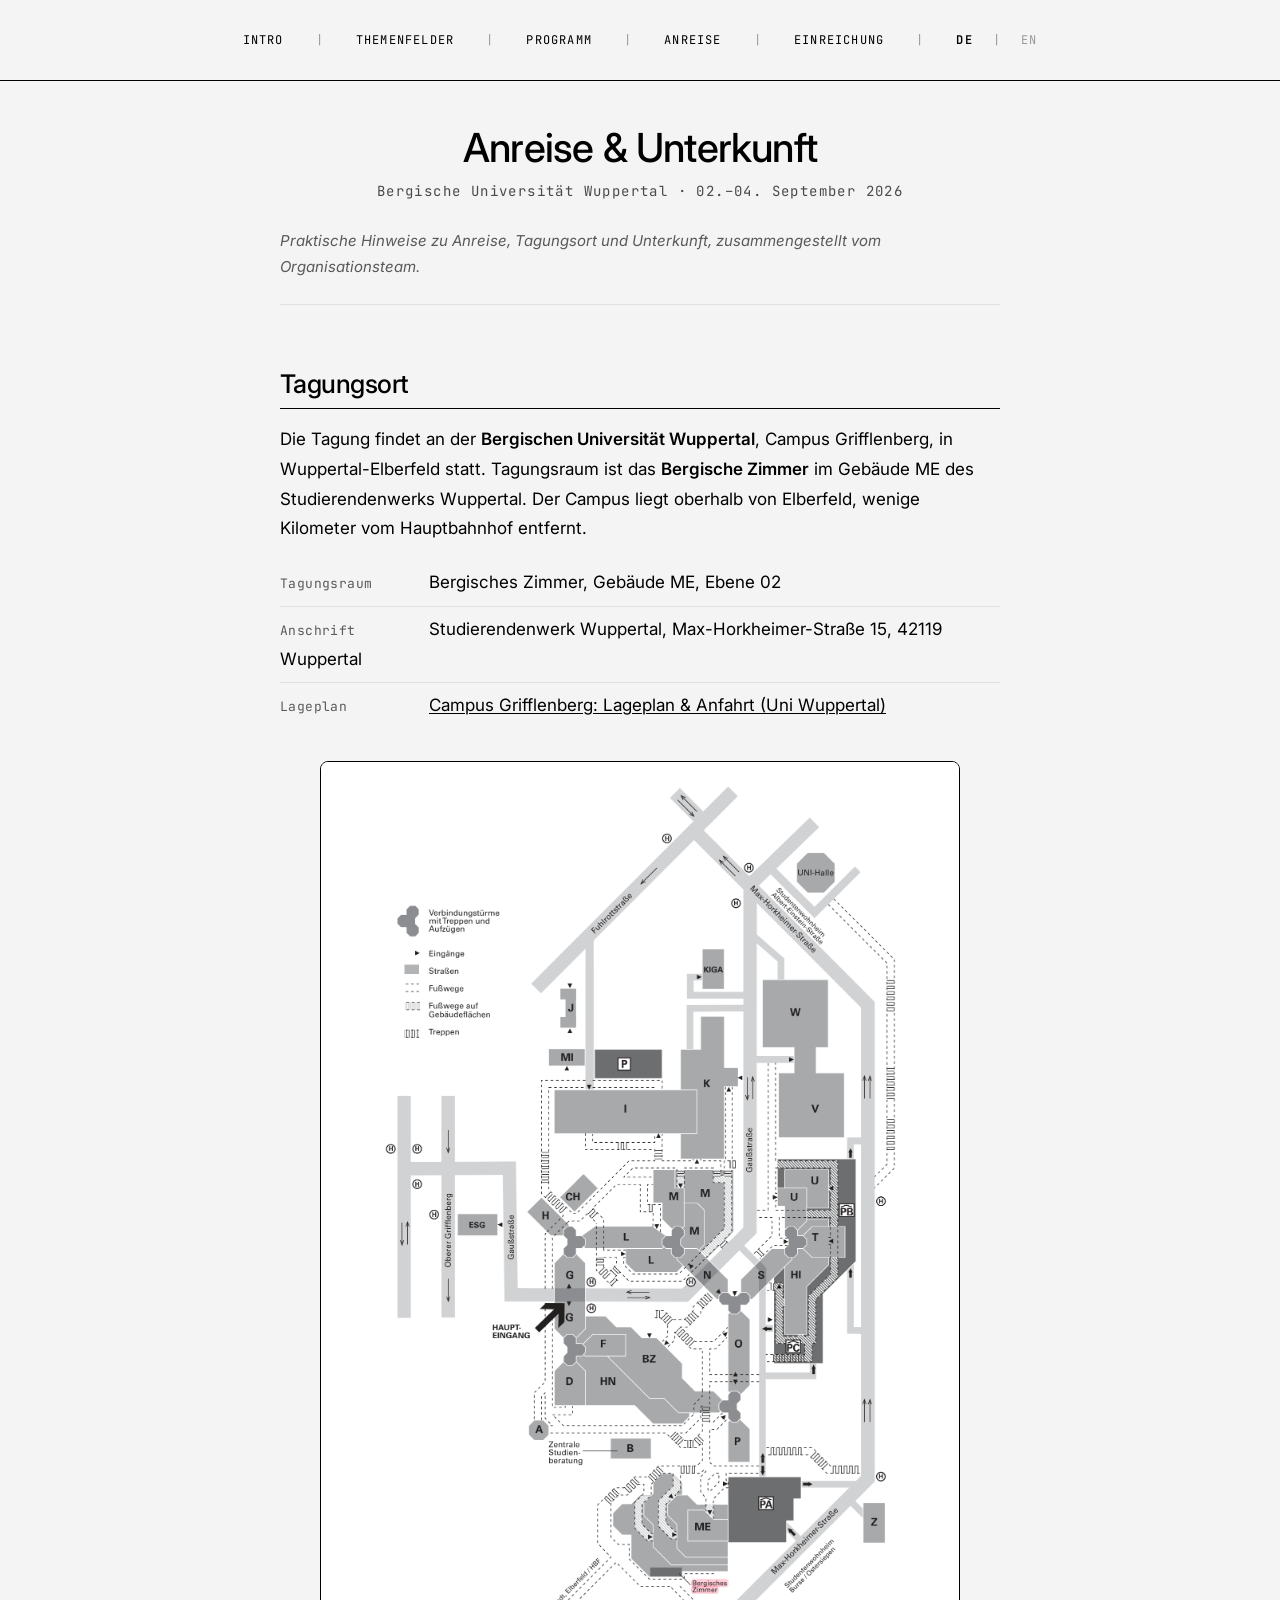
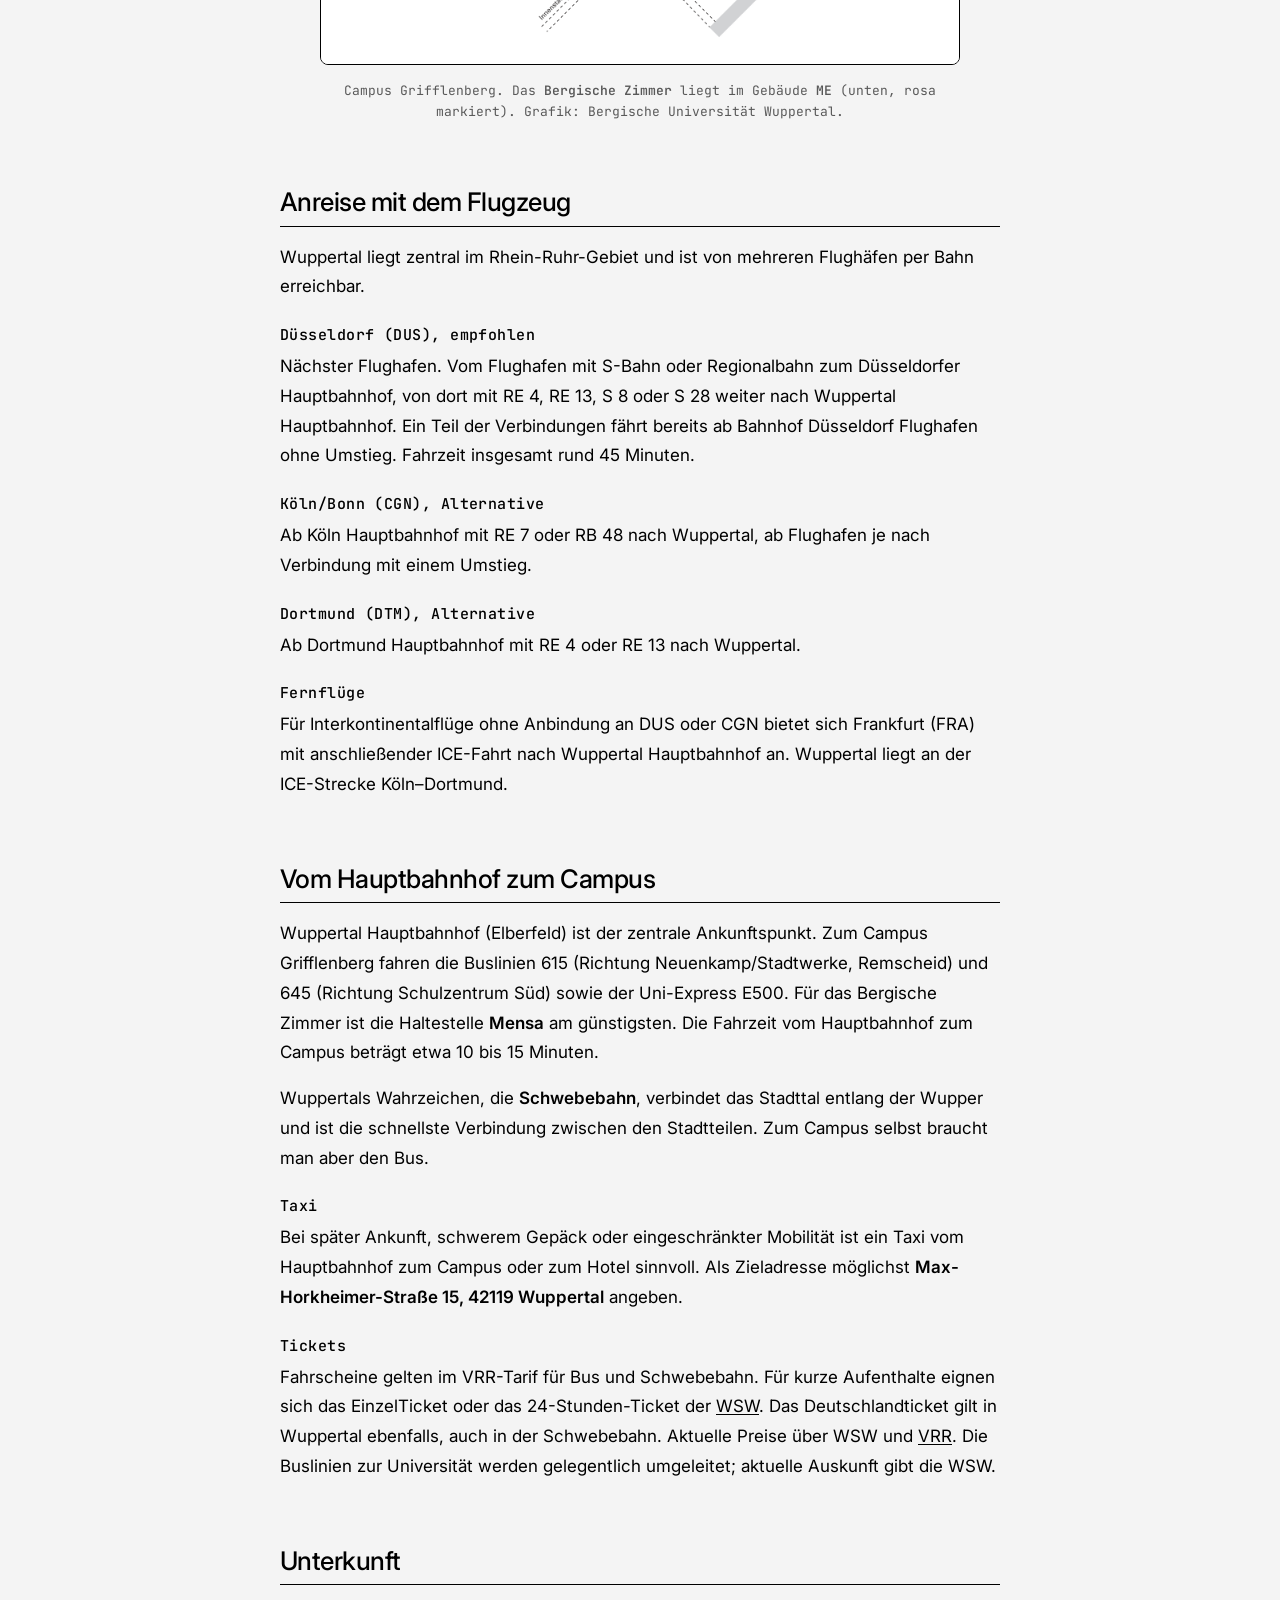
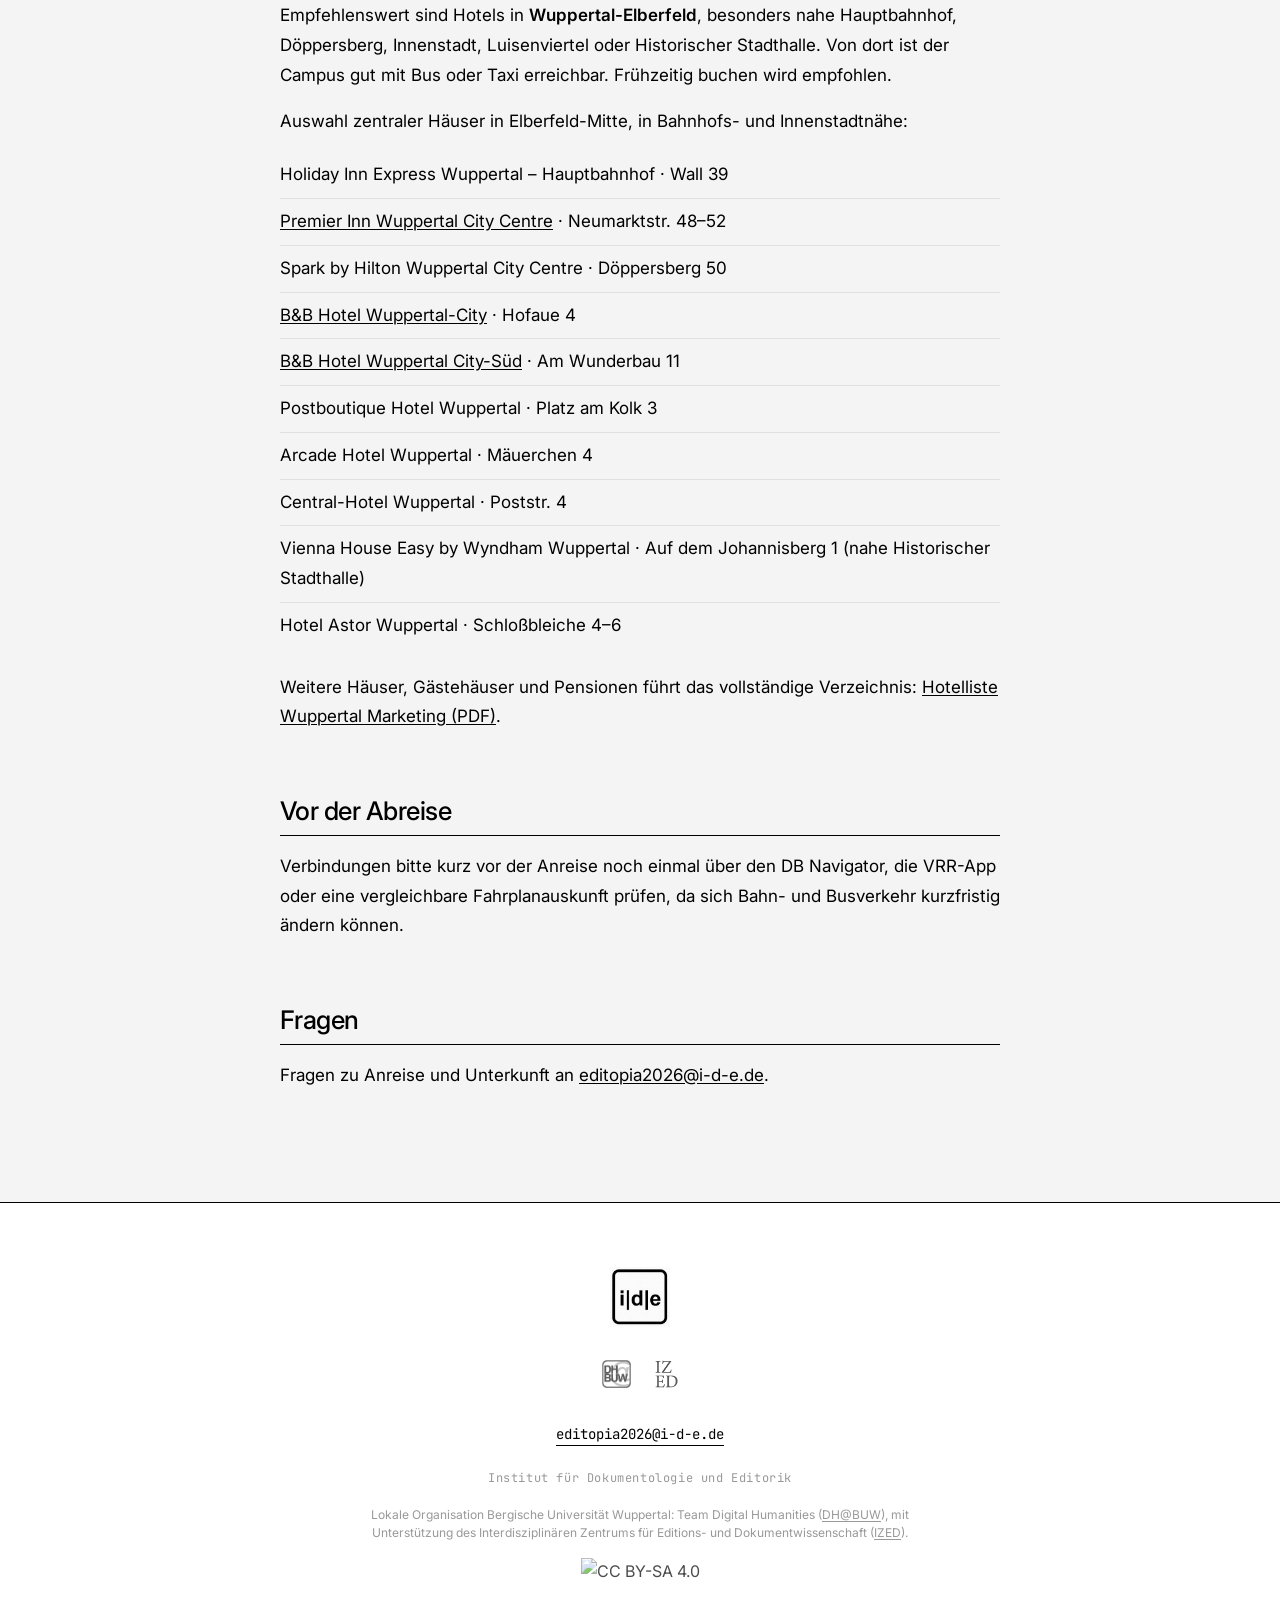
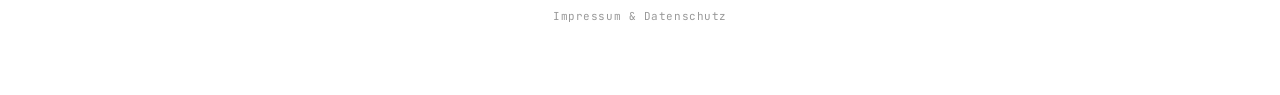
==== commit bceda0fb: "content: move connection-check reminder from lead to end of travel page Co-Authored-By: Claude Opus " ====
--- a/anreise.html
+++ b/anreise.html
@@ -60,7 +60,7 @@
             <div class="container">
                 <!-- German content -->
                 <div class="info-prose lang-block" data-lang="de">
-                    <p class="info-lead">Praktische Hinweise zu Anreise, Tagungsort und Unterkunft, zusammengestellt vom Organisationsteam. Verbindungen bitte kurz vor der Anreise noch einmal über den DB Navigator, die VRR-App oder eine vergleichbare Fahrplanauskunft prüfen, da sich Bahn- und Busverkehr kurzfristig ändern können.</p>
+                    <p class="info-lead">Praktische Hinweise zu Anreise, Tagungsort und Unterkunft, zusammengestellt vom Organisationsteam.</p>
 
                     <h2>Tagungsort</h2>
                     <p>Die Tagung findet an der <strong>Bergischen Universität Wuppertal</strong>, Campus Grifflenberg, in Wuppertal-Elberfeld statt. Tagungsraum ist das <strong>Bergische Zimmer</strong> im Gebäude ME des Studierendenwerks Wuppertal. Der Campus liegt oberhalb von Elberfeld, wenige Kilometer vom Hauptbahnhof entfernt.</p>
@@ -111,13 +111,16 @@
                     </ul>
                     <p>Weitere Häuser, Gästehäuser und Pensionen führt das vollständige Verzeichnis: <a href="https://www.wuppertal.de/WMG_Hoteladressen-5-2024-web.pdf" target="_blank" rel="noopener">Hotelliste Wuppertal Marketing (PDF)</a>.</p>
 
+                    <h2>Vor der Abreise</h2>
+                    <p>Verbindungen bitte kurz vor der Anreise noch einmal über den DB Navigator, die VRR-App oder eine vergleichbare Fahrplanauskunft prüfen, da sich Bahn- und Busverkehr kurzfristig ändern können.</p>
+
                     <h2>Fragen</h2>
                     <p>Fragen zu Anreise und Unterkunft an <a href="mailto:editopia2026@i-d-e.de">editopia2026@i-d-e.de</a>.</p>
                 </div>
 
                 <!-- English content -->
                 <div class="info-prose lang-block" data-lang="en" hidden>
-                    <p class="info-lead">Practical notes on travel, venue and accommodation, compiled by the organizing team. Please check your connections shortly before departure via the DB Navigator, the VRR app or a comparable timetable service, as rail and bus schedules can change at short notice.</p>
+                    <p class="info-lead">Practical notes on travel, venue and accommodation, compiled by the organizing team.</p>
 
                     <h2>Conference Venue</h2>
                     <p>The conference takes place at the <strong>University of Wuppertal</strong>, Campus Grifflenberg, in the Elberfeld district. The conference room is the <strong>Bergisches Zimmer</strong> in building ME of the Studierendenwerk Wuppertal. The campus sits above Elberfeld, a few kilometers from the central station.</p>
@@ -168,6 +171,9 @@
                     </ul>
                     <p>The full directory including smaller hotels and guesthouses: <a href="https://www.wuppertal.de/WMG_Hoteladressen-5-2024-web.pdf" target="_blank" rel="noopener">Wuppertal Marketing hotel list (PDF)</a>.</p>
 
+                    <h2>Before You Travel</h2>
+                    <p>Please check your connections shortly before departure via the DB Navigator, the VRR app or a comparable timetable service, as rail and bus schedules can change at short notice.</p>
+
                     <h2>Questions</h2>
                     <p>For questions on travel and accommodation, contact <a href="mailto:editopia2026@i-d-e.de">editopia2026@i-d-e.de</a>.</p>
                 </div>
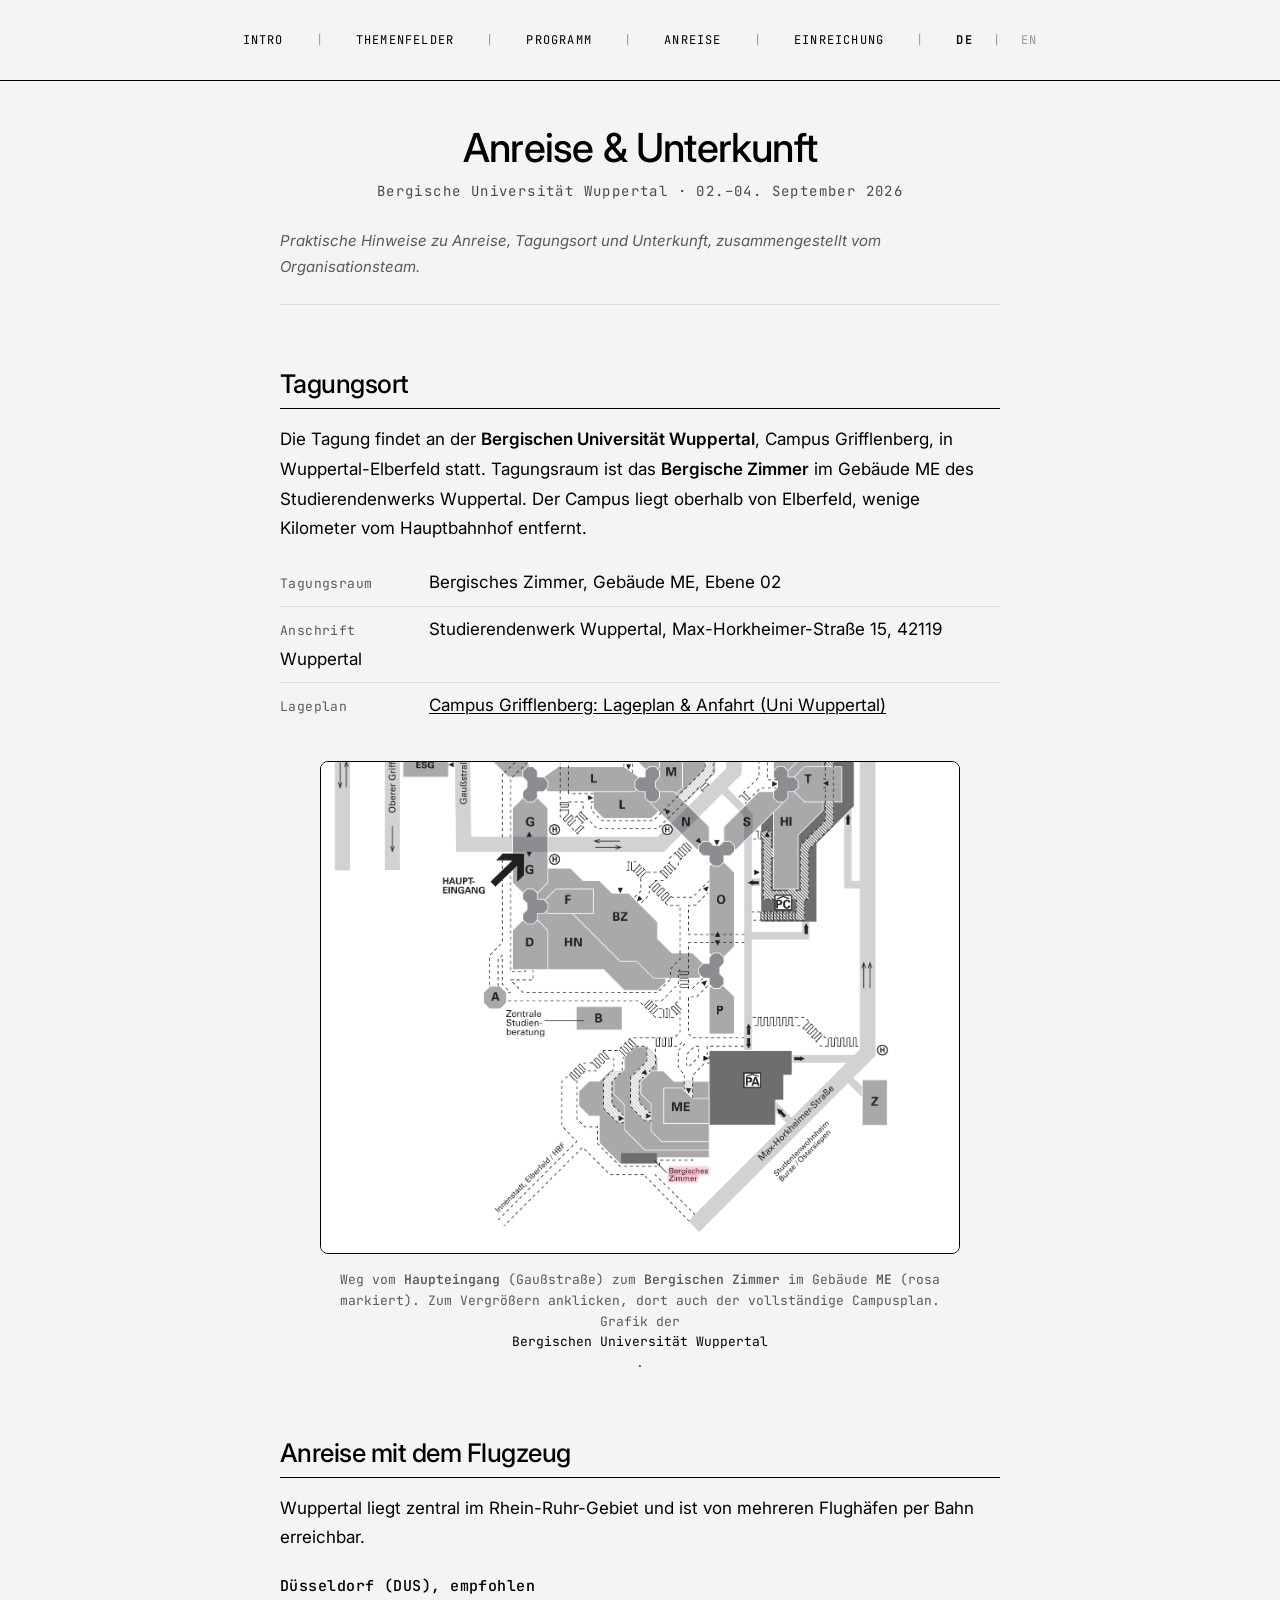
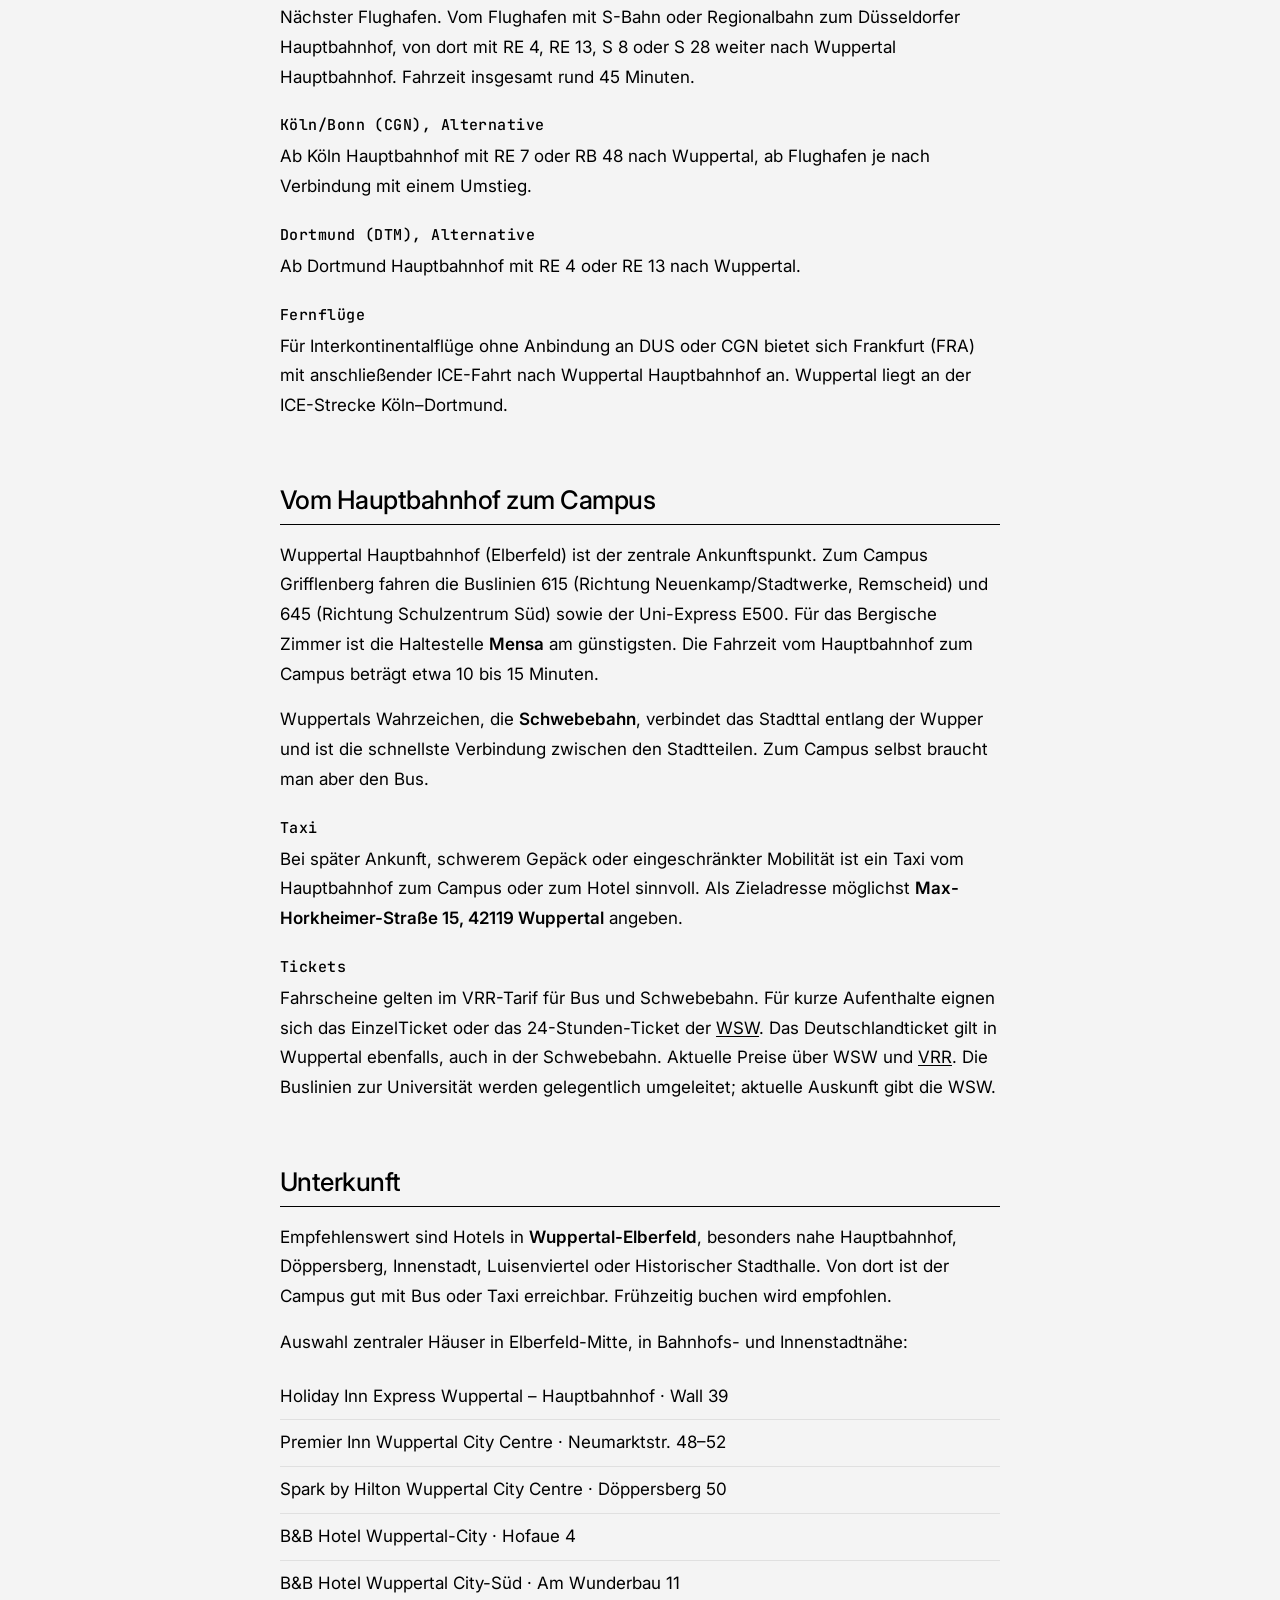
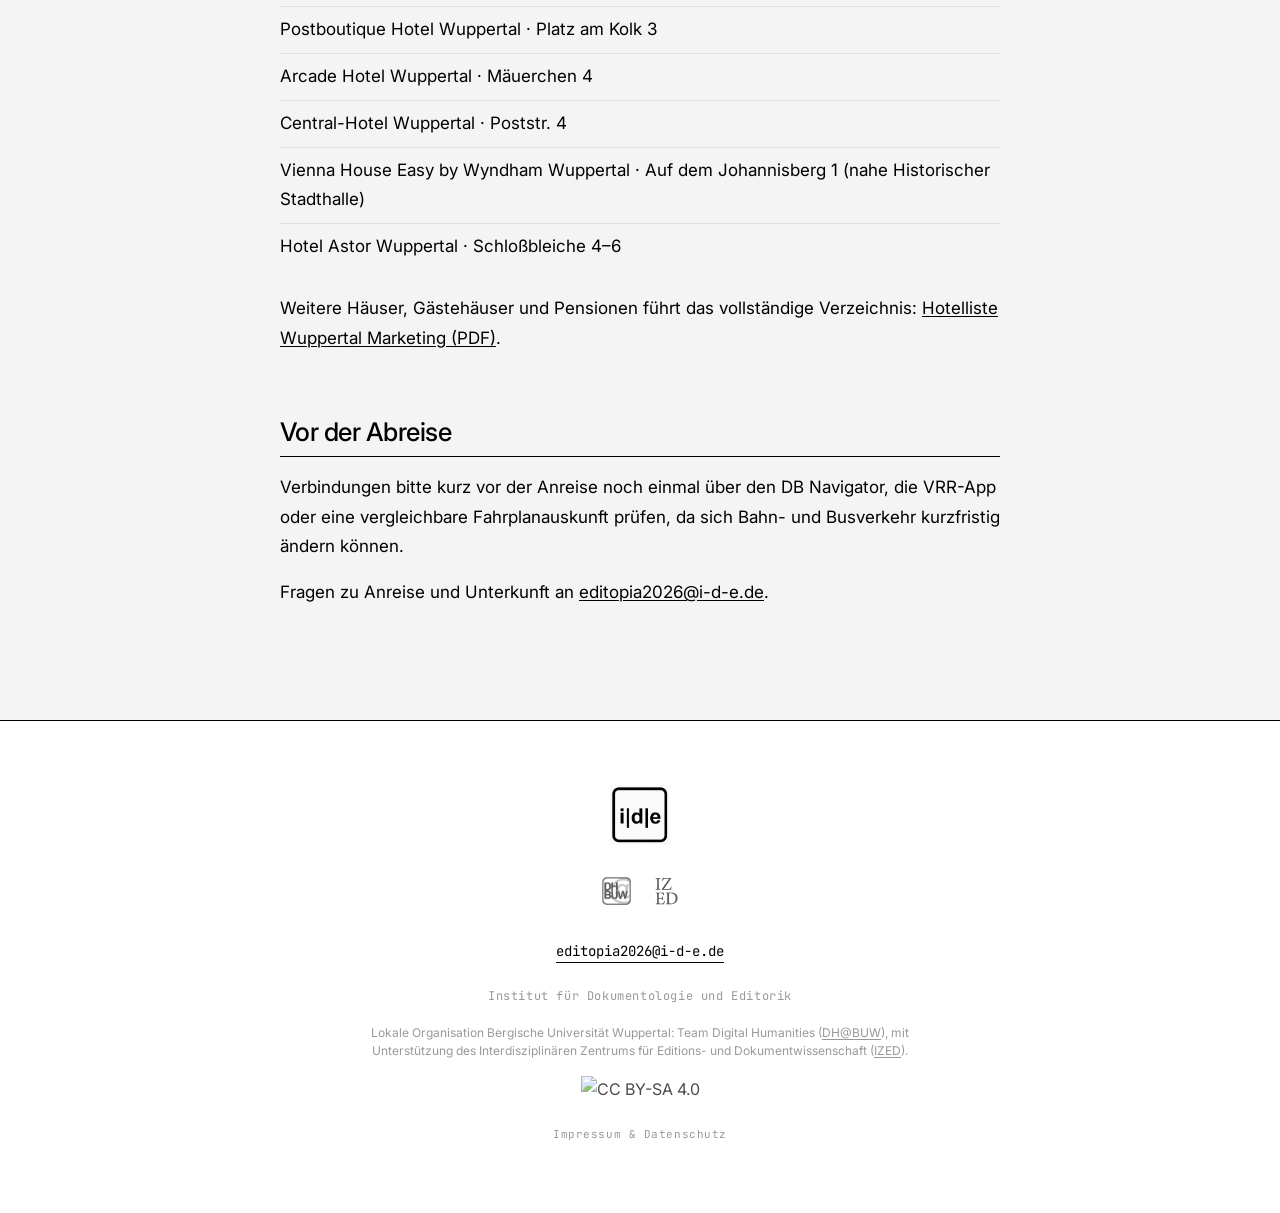
==== commit a5aa7606: "polish: address travel-page review findings - add SEO/OG/Twitter/canonical/hreflang meta (was missin" ====
--- a/anreise.html
+++ b/anreise.html
@@ -6,6 +6,29 @@
 
     <meta name="description" content="Anreise, Tagungsort und Unterkunft für die Editopia 2026, Bergische Universität Wuppertal, 2.–4. September 2026.">
     <title>Anreise & Unterkunft | Editopia 2026</title>
+
+    <!-- SEO -->
+    <link rel="canonical" href="https://editopia2026.i-d-e.de/anreise.html">
+    <link rel="alternate" hreflang="de" href="https://editopia2026.i-d-e.de/anreise.html">
+    <link rel="alternate" hreflang="en" href="https://editopia2026.i-d-e.de/anreise.html?lang=en">
+    <link rel="alternate" hreflang="x-default" href="https://editopia2026.i-d-e.de/anreise.html">
+    <meta name="author" content="Institut für Dokumentologie und Editorik">
+    <meta name="theme-color" content="#000000">
+
+    <!-- Open Graph -->
+    <meta property="og:type" content="website">
+    <meta property="og:title" content="Anreise & Unterkunft | Editopia 2026">
+    <meta property="og:description" content="Anreise, Tagungsort und Unterkunft für die Editopia 2026. Wuppertal, 2.–4. September 2026.">
+    <meta property="og:url" content="https://editopia2026.i-d-e.de/anreise.html">
+    <meta property="og:image" content="https://editopia2026.i-d-e.de/assets/img/ide-logo.jpeg">
+    <meta property="og:locale" content="de_DE">
+    <meta property="og:locale:alternate" content="en_US">
+
+    <!-- Twitter Card -->
+    <meta name="twitter:card" content="summary">
+    <meta name="twitter:title" content="Anreise & Unterkunft | Editopia 2026">
+    <meta name="twitter:description" content="Anreise, Tagungsort und Unterkunft für die Editopia 2026. Wuppertal, 2.–4. September 2026.">
+    <meta name="twitter:image" content="https://editopia2026.i-d-e.de/assets/img/ide-logo.jpeg">
 
     <!-- Favicon -->
     <link rel="icon" type="image/jpeg" href="assets/img/ide-logo.jpeg">
@@ -70,15 +93,17 @@
                         <li><span class="info-label">Lageplan</span> <a href="https://www.uni-wuppertal.de/de/universitaet/adresse-anreise/campus-grifflenberg/" target="_blank" rel="noopener">Campus Grifflenberg: Lageplan &amp; Anfahrt (Uni Wuppertal)</a></li>
                     </ul>
                     <figure class="info-fig">
-                        <img src="assets/img/campus-grifflenberg-lageplan.png" width="1600" height="2263" loading="lazy"
-                             alt="Lageplan des Campus Grifflenberg der Bergischen Universität Wuppertal. Das Bergische Zimmer im Gebäude ME ist am unteren Rand rosa hervorgehoben; der Haupteingang liegt an der Gaußstraße.">
-                        <figcaption>Campus Grifflenberg. Das <strong>Bergische Zimmer</strong> liegt im Gebäude <strong>ME</strong> (unten, rosa markiert). Grafik: Bergische Universität Wuppertal.</figcaption>
+                        <a href="assets/img/campus-grifflenberg-lageplan.png" target="_blank" rel="noopener">
+                            <img src="assets/img/campus-grifflenberg-me-detail.png" width="1501" height="1155" loading="lazy"
+                                 alt="Kartenausschnitt des Campus Grifflenberg vom Haupteingang an der Gaußstraße bis zum Gebäude ME an der Max-Horkheimer-Straße. Das Bergische Zimmer im Gebäude ME ist rosa hervorgehoben.">
+                        </a>
+                        <figcaption>Weg vom <strong>Haupteingang</strong> (Gaußstraße) zum <strong>Bergischen Zimmer</strong> im Gebäude <strong>ME</strong> (rosa markiert). Zum Vergrößern anklicken, dort auch der vollständige Campusplan. Grafik der <a href="https://www.uni-wuppertal.de/de/universitaet/adresse-anreise/campus-grifflenberg/" target="_blank" rel="noopener">Bergischen Universität Wuppertal</a>.</figcaption>
                     </figure>
 
                     <h2>Anreise mit dem Flugzeug</h2>
                     <p>Wuppertal liegt zentral im Rhein-Ruhr-Gebiet und ist von mehreren Flughäfen per Bahn erreichbar.</p>
                     <h3>Düsseldorf (DUS), empfohlen</h3>
-                    <p>Nächster Flughafen. Vom Flughafen mit S-Bahn oder Regionalbahn zum Düsseldorfer Hauptbahnhof, von dort mit RE 4, RE 13, S 8 oder S 28 weiter nach Wuppertal Hauptbahnhof. Ein Teil der Verbindungen fährt bereits ab Bahnhof Düsseldorf Flughafen ohne Umstieg. Fahrzeit insgesamt rund 45 Minuten.</p>
+                    <p>Nächster Flughafen. Vom Flughafen mit S-Bahn oder Regionalbahn zum Düsseldorfer Hauptbahnhof, von dort mit RE 4, RE 13, S 8 oder S 28 weiter nach Wuppertal Hauptbahnhof. Fahrzeit insgesamt rund 45 Minuten.</p>
                     <h3>Köln/Bonn (CGN), Alternative</h3>
                     <p>Ab Köln Hauptbahnhof mit RE 7 oder RB 48 nach Wuppertal, ab Flughafen je nach Verbindung mit einem Umstieg.</p>
                     <h3>Dortmund (DTM), Alternative</h3>
@@ -99,10 +124,10 @@
                     <p>Auswahl zentraler Häuser in Elberfeld-Mitte, in Bahnhofs- und Innenstadtnähe:</p>
                     <ul>
                         <li>Holiday Inn Express Wuppertal – Hauptbahnhof · Wall 39</li>
-                        <li><a href="https://www.premierinn.com/de/de/hotels/deutschland/nordrhein-westfalen/wuppertal/wuppertal-city-centre.html" target="_blank" rel="noopener">Premier Inn Wuppertal City Centre</a> · Neumarktstr. 48–52</li>
+                        <li>Premier Inn Wuppertal City Centre · Neumarktstr. 48–52</li>
                         <li>Spark by Hilton Wuppertal City Centre · Döppersberg 50</li>
-                        <li><a href="https://www.hotel-bb.com/de/hotel/wuppertal-city" target="_blank" rel="noopener">B&amp;B Hotel Wuppertal-City</a> · Hofaue 4</li>
-                        <li><a href="https://www.hotel-bb.com/de/hotel/wuppertal-city-sued" target="_blank" rel="noopener">B&amp;B Hotel Wuppertal City-Süd</a> · Am Wunderbau 11</li>
+                        <li>B&amp;B Hotel Wuppertal-City · Hofaue 4</li>
+                        <li>B&amp;B Hotel Wuppertal City-Süd · Am Wunderbau 11</li>
                         <li>Postboutique Hotel Wuppertal · Platz am Kolk 3</li>
                         <li>Arcade Hotel Wuppertal · Mäuerchen 4</li>
                         <li>Central-Hotel Wuppertal · Poststr. 4</li>
@@ -113,8 +138,6 @@
 
                     <h2>Vor der Abreise</h2>
                     <p>Verbindungen bitte kurz vor der Anreise noch einmal über den DB Navigator, die VRR-App oder eine vergleichbare Fahrplanauskunft prüfen, da sich Bahn- und Busverkehr kurzfristig ändern können.</p>
-
-                    <h2>Fragen</h2>
                     <p>Fragen zu Anreise und Unterkunft an <a href="mailto:editopia2026@i-d-e.de">editopia2026@i-d-e.de</a>.</p>
                 </div>
 
@@ -130,15 +153,17 @@
                         <li><span class="info-label">Campus map</span> <a href="https://www.uni-wuppertal.de/de/universitaet/adresse-anreise/campus-grifflenberg/" target="_blank" rel="noopener">Campus Grifflenberg map &amp; directions (University of Wuppertal)</a></li>
                     </ul>
                     <figure class="info-fig">
-                        <img src="assets/img/campus-grifflenberg-lageplan.png" width="1600" height="2263" loading="lazy"
-                             alt="Map of Campus Grifflenberg at the University of Wuppertal. The Bergisches Zimmer in building ME is highlighted in pink at the bottom; the main entrance is on Gaußstraße.">
-                        <figcaption>Campus Grifflenberg. The <strong>Bergisches Zimmer</strong> is in building <strong>ME</strong> (bottom, marked in pink). Graphic: University of Wuppertal.</figcaption>
+                        <a href="assets/img/campus-grifflenberg-lageplan.png" target="_blank" rel="noopener">
+                            <img src="assets/img/campus-grifflenberg-me-detail.png" width="1501" height="1155" loading="lazy"
+                                 alt="Map detail of Campus Grifflenberg from the main entrance on Gaußstraße down to building ME on Max-Horkheimer-Straße. The Bergisches Zimmer in building ME is highlighted in pink.">
+                        </a>
+                        <figcaption>Route from the <strong>main entrance</strong> (Gaußstraße) to the <strong>Bergisches Zimmer</strong> in building <strong>ME</strong> (marked in pink). Click to enlarge and see the full campus map. Graphic by the <a href="https://www.uni-wuppertal.de/de/universitaet/adresse-anreise/campus-grifflenberg/" target="_blank" rel="noopener">University of Wuppertal</a>.</figcaption>
                     </figure>
 
                     <h2>Arriving by Air</h2>
                     <p>Wuppertal sits centrally in the Rhine-Ruhr region and is reachable by train from several airports.</p>
                     <h3>Düsseldorf (DUS), recommended</h3>
-                    <p>Closest airport. From the airport, take an S-Bahn or regional train to Düsseldorf Central Station, then RE 4, RE 13, S 8 or S 28 onward to Wuppertal Central Station. Some connections run directly from Düsseldorf Airport station without a change. Total journey around 45 minutes.</p>
+                    <p>Closest airport. From the airport, take an S-Bahn or regional train to Düsseldorf Central Station, then RE 4, RE 13, S 8 or S 28 onward to Wuppertal Central Station. Total journey around 45 minutes.</p>
                     <h3>Cologne/Bonn (CGN), alternative</h3>
                     <p>From Cologne Central Station, take RE 7 or RB 48 to Wuppertal; from the airport, with one change depending on the connection.</p>
                     <h3>Dortmund (DTM), alternative</h3>
@@ -159,10 +184,10 @@
                     <p>A selection of central hotels in Elberfeld-Mitte, near the station and city center:</p>
                     <ul>
                         <li>Holiday Inn Express Wuppertal – Hauptbahnhof · Wall 39</li>
-                        <li><a href="https://www.premierinn.com/de/de/hotels/deutschland/nordrhein-westfalen/wuppertal/wuppertal-city-centre.html" target="_blank" rel="noopener">Premier Inn Wuppertal City Centre</a> · Neumarktstr. 48–52</li>
+                        <li>Premier Inn Wuppertal City Centre · Neumarktstr. 48–52</li>
                         <li>Spark by Hilton Wuppertal City Centre · Döppersberg 50</li>
-                        <li><a href="https://www.hotel-bb.com/de/hotel/wuppertal-city" target="_blank" rel="noopener">B&amp;B Hotel Wuppertal-City</a> · Hofaue 4</li>
-                        <li><a href="https://www.hotel-bb.com/de/hotel/wuppertal-city-sued" target="_blank" rel="noopener">B&amp;B Hotel Wuppertal City-Süd</a> · Am Wunderbau 11</li>
+                        <li>B&amp;B Hotel Wuppertal-City · Hofaue 4</li>
+                        <li>B&amp;B Hotel Wuppertal City-Süd · Am Wunderbau 11</li>
                         <li>Postboutique Hotel Wuppertal · Platz am Kolk 3</li>
                         <li>Arcade Hotel Wuppertal · Mäuerchen 4</li>
                         <li>Central-Hotel Wuppertal · Poststr. 4</li>
@@ -173,8 +198,6 @@
 
                     <h2>Before You Travel</h2>
                     <p>Please check your connections shortly before departure via the DB Navigator, the VRR app or a comparable timetable service, as rail and bus schedules can change at short notice.</p>
-
-                    <h2>Questions</h2>
                     <p>For questions on travel and accommodation, contact <a href="mailto:editopia2026@i-d-e.de">editopia2026@i-d-e.de</a>.</p>
                 </div>
             </div>
--- a/styles.css
+++ b/styles.css
@@ -1552,6 +1552,7 @@
     max-width: 640px;
     margin: var(--space-lg) auto var(--space-xl);
 }
+.info-fig a { display: block; text-decoration: none; }
 .info-fig img {
     display: block;
     width: 100%;
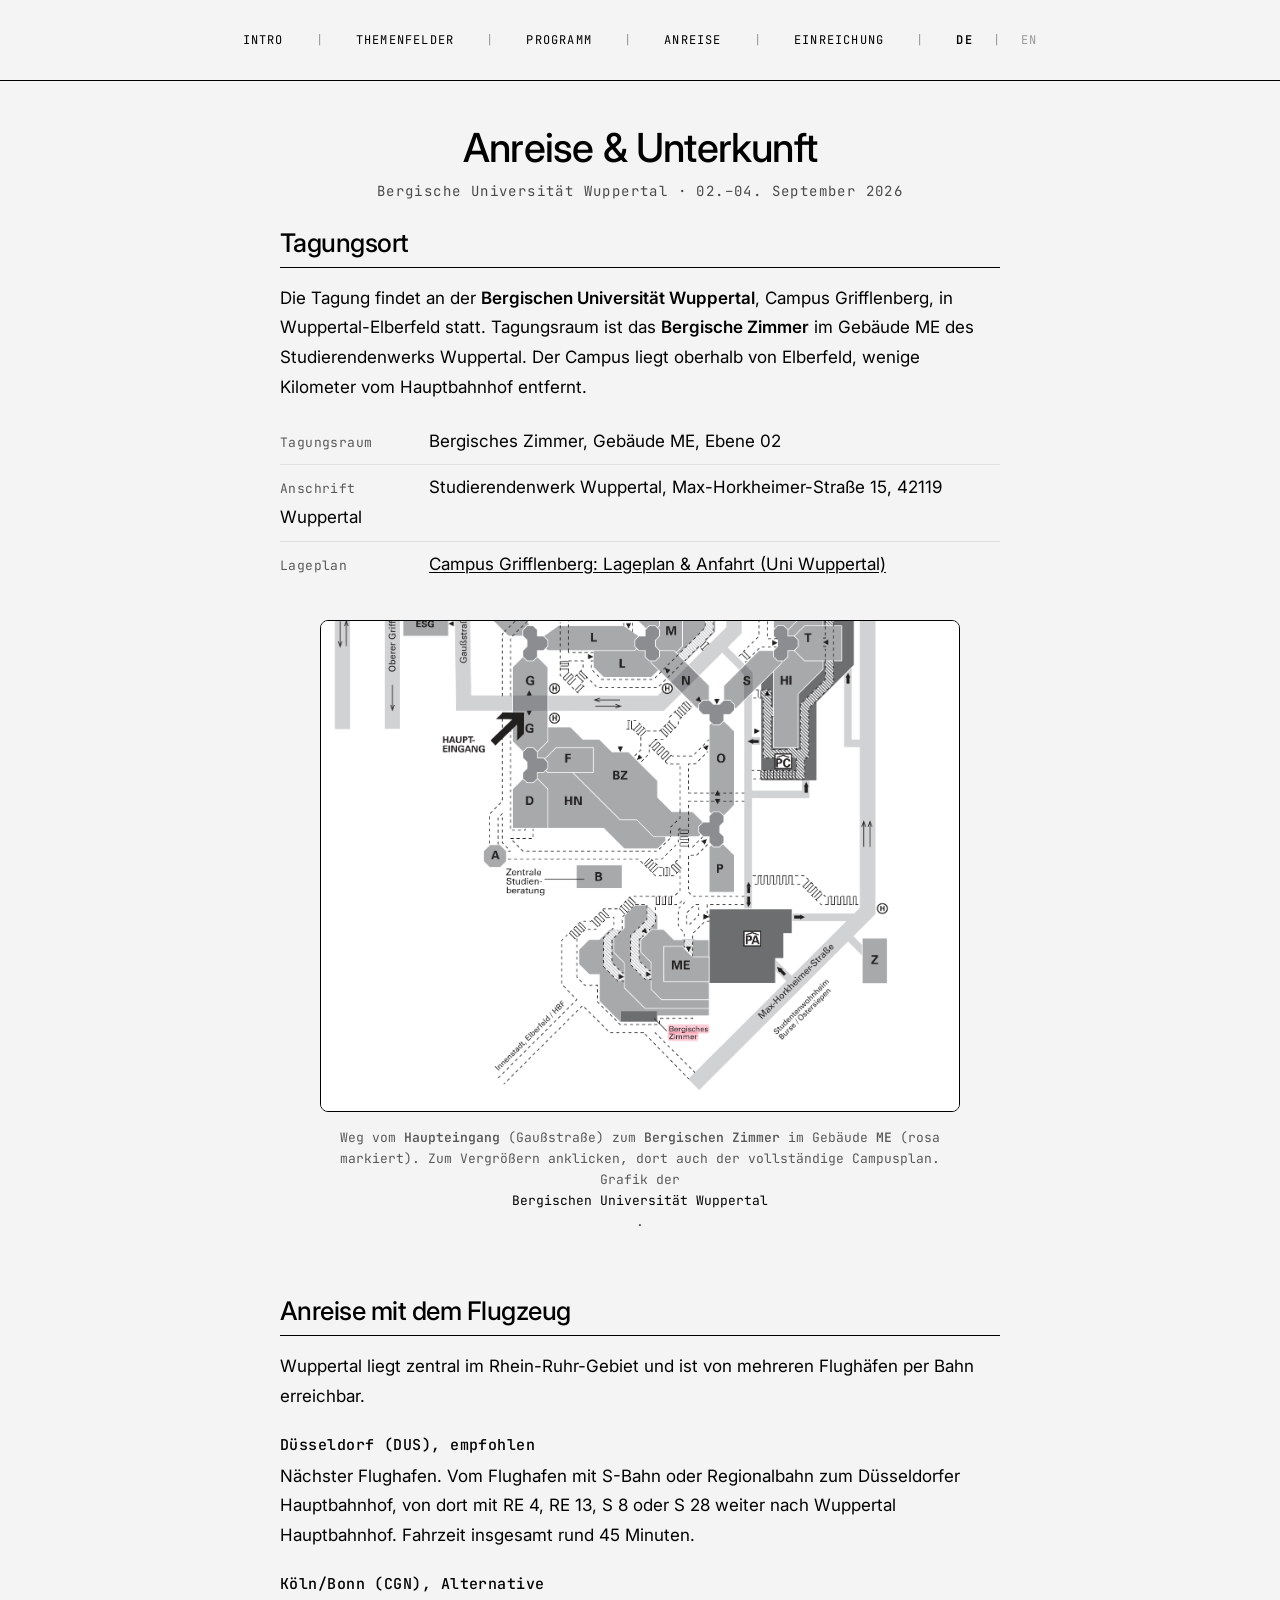
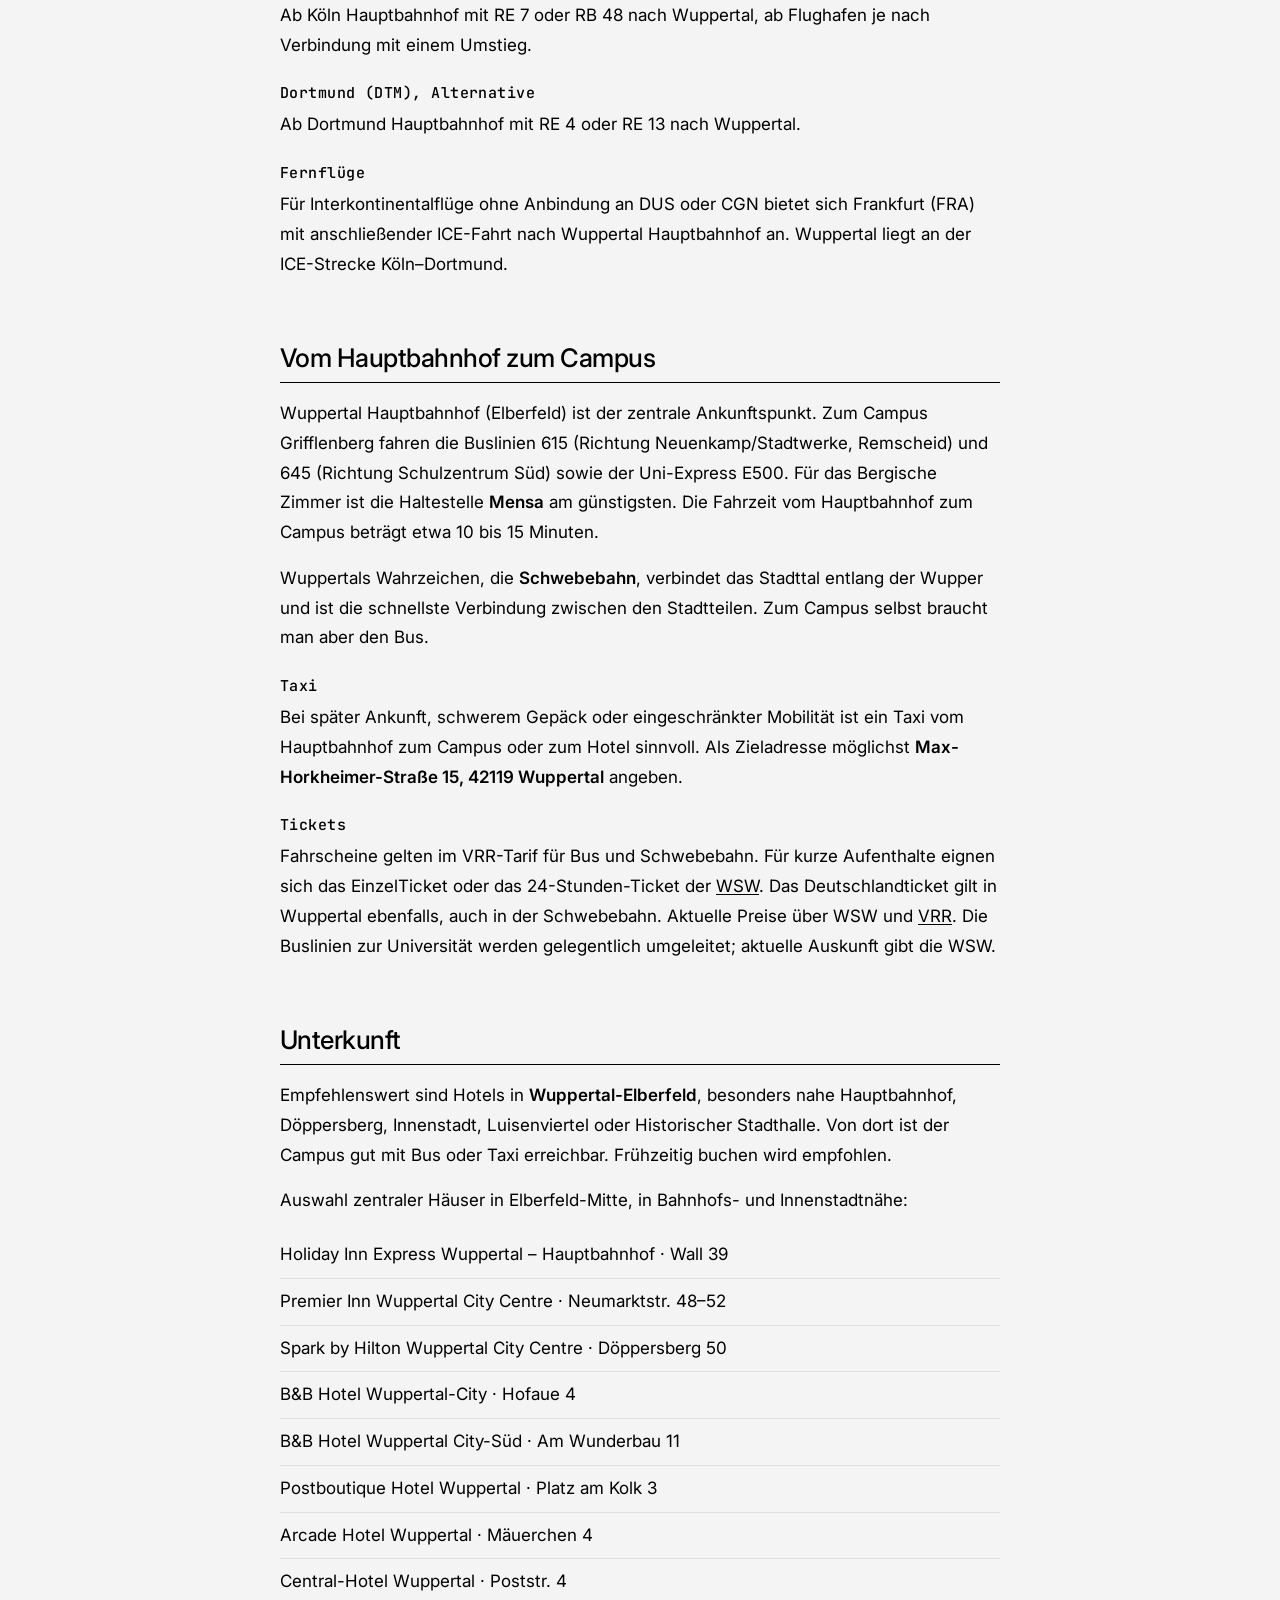
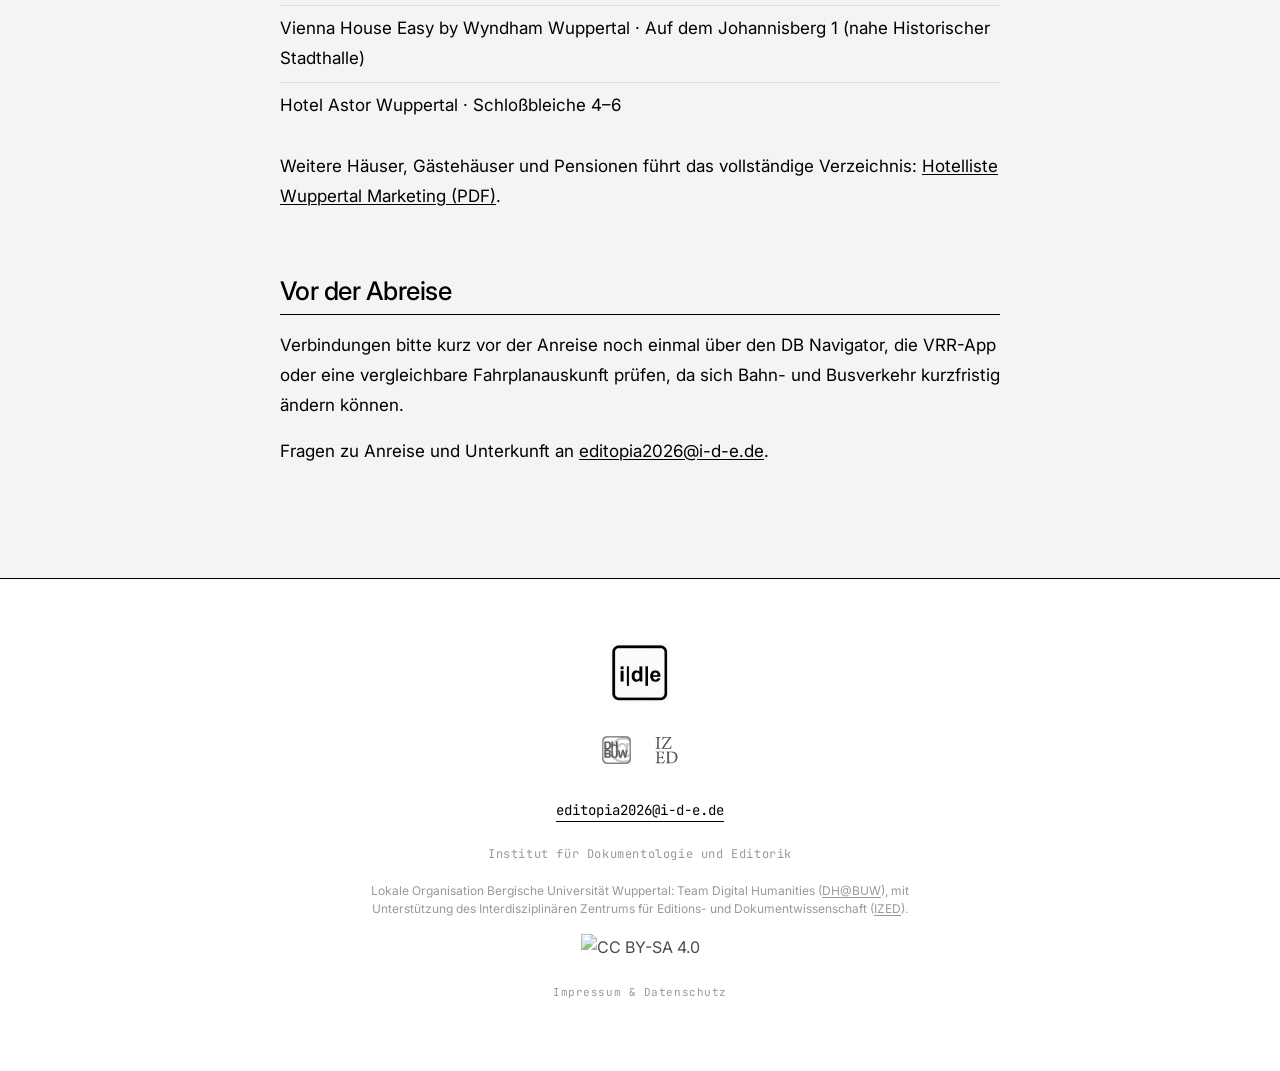
==== commit 6d048ec5: "content: drop intro lead line on travel page" ====
--- a/anreise.html
+++ b/anreise.html
@@ -83,8 +83,6 @@
             <div class="container">
                 <!-- German content -->
                 <div class="info-prose lang-block" data-lang="de">
-                    <p class="info-lead">Praktische Hinweise zu Anreise, Tagungsort und Unterkunft, zusammengestellt vom Organisationsteam.</p>
-
                     <h2>Tagungsort</h2>
                     <p>Die Tagung findet an der <strong>Bergischen Universität Wuppertal</strong>, Campus Grifflenberg, in Wuppertal-Elberfeld statt. Tagungsraum ist das <strong>Bergische Zimmer</strong> im Gebäude ME des Studierendenwerks Wuppertal. Der Campus liegt oberhalb von Elberfeld, wenige Kilometer vom Hauptbahnhof entfernt.</p>
                     <ul>
@@ -143,8 +141,6 @@
 
                 <!-- English content -->
                 <div class="info-prose lang-block" data-lang="en" hidden>
-                    <p class="info-lead">Practical notes on travel, venue and accommodation, compiled by the organizing team.</p>
-
                     <h2>Conference Venue</h2>
                     <p>The conference takes place at the <strong>University of Wuppertal</strong>, Campus Grifflenberg, in the Elberfeld district. The conference room is the <strong>Bergisches Zimmer</strong> in building ME of the Studierendenwerk Wuppertal. The campus sits above Elberfeld, a few kilometers from the central station.</p>
                     <ul>
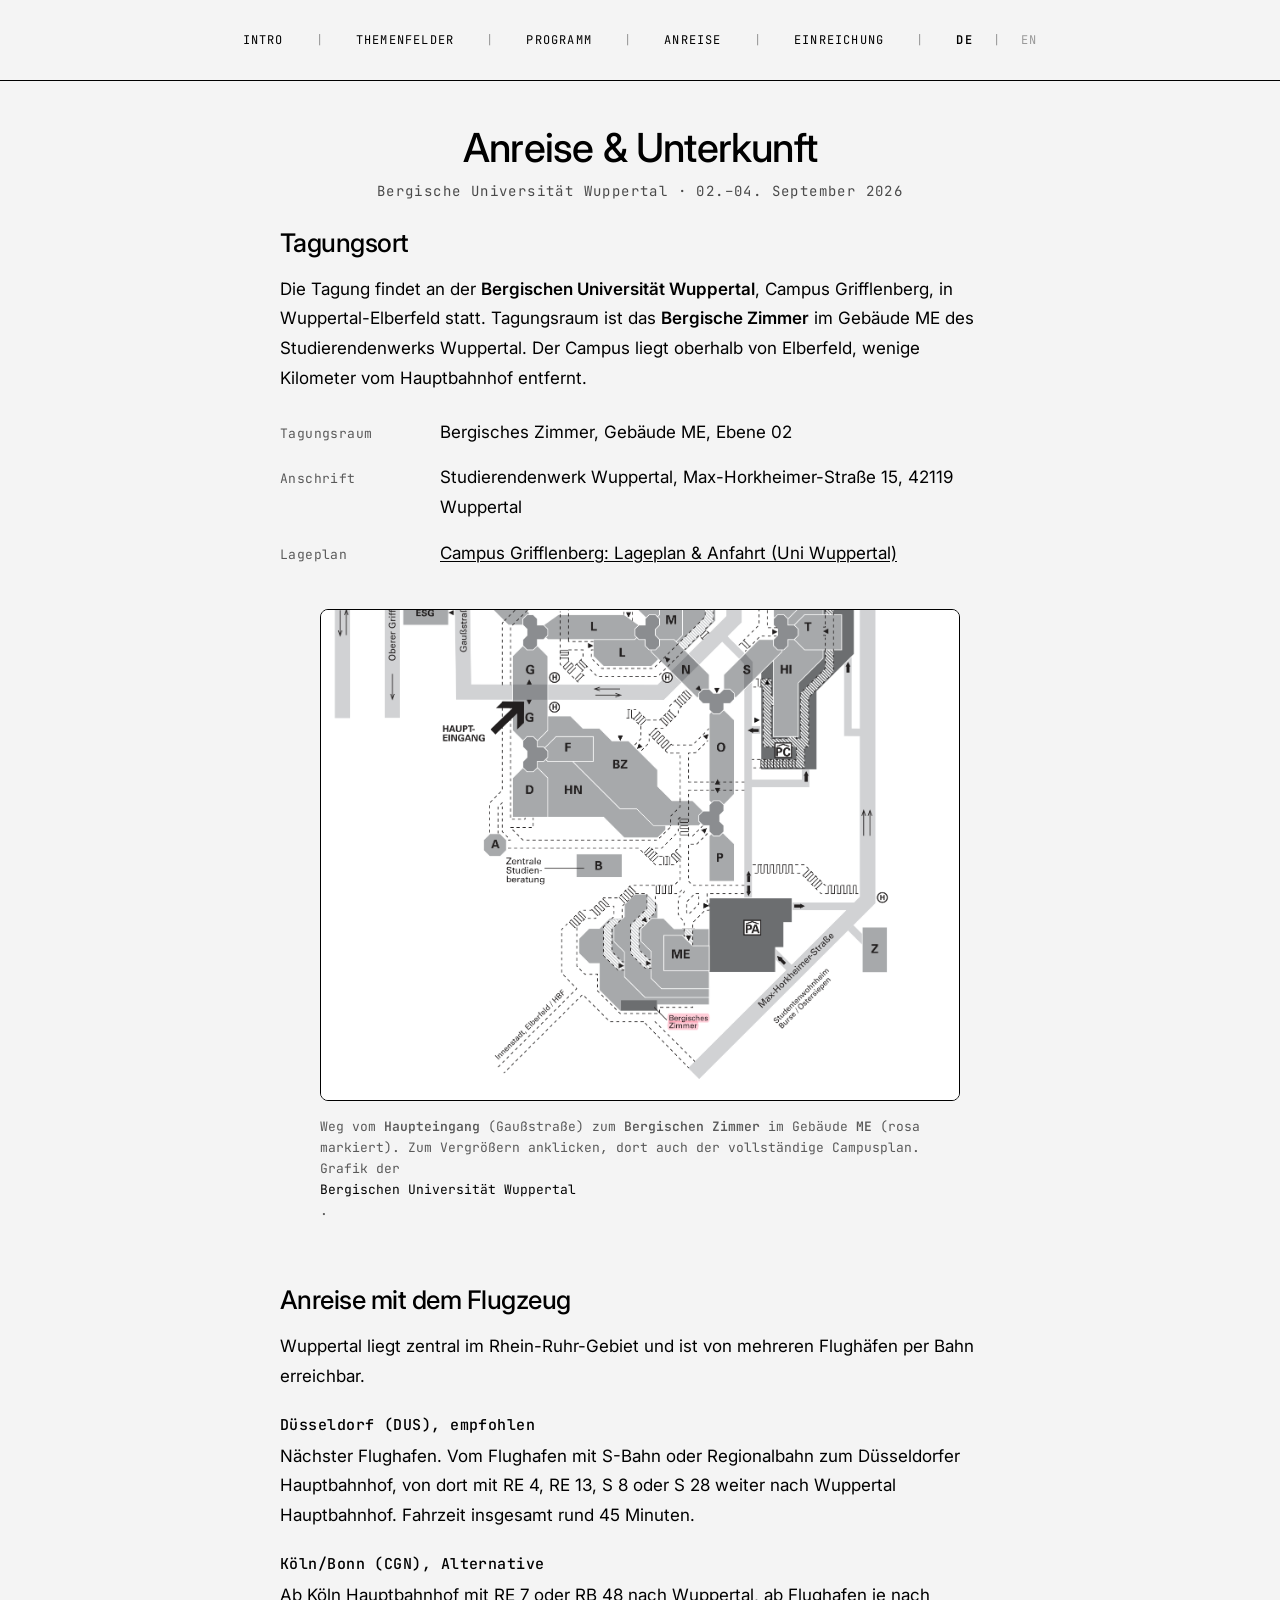
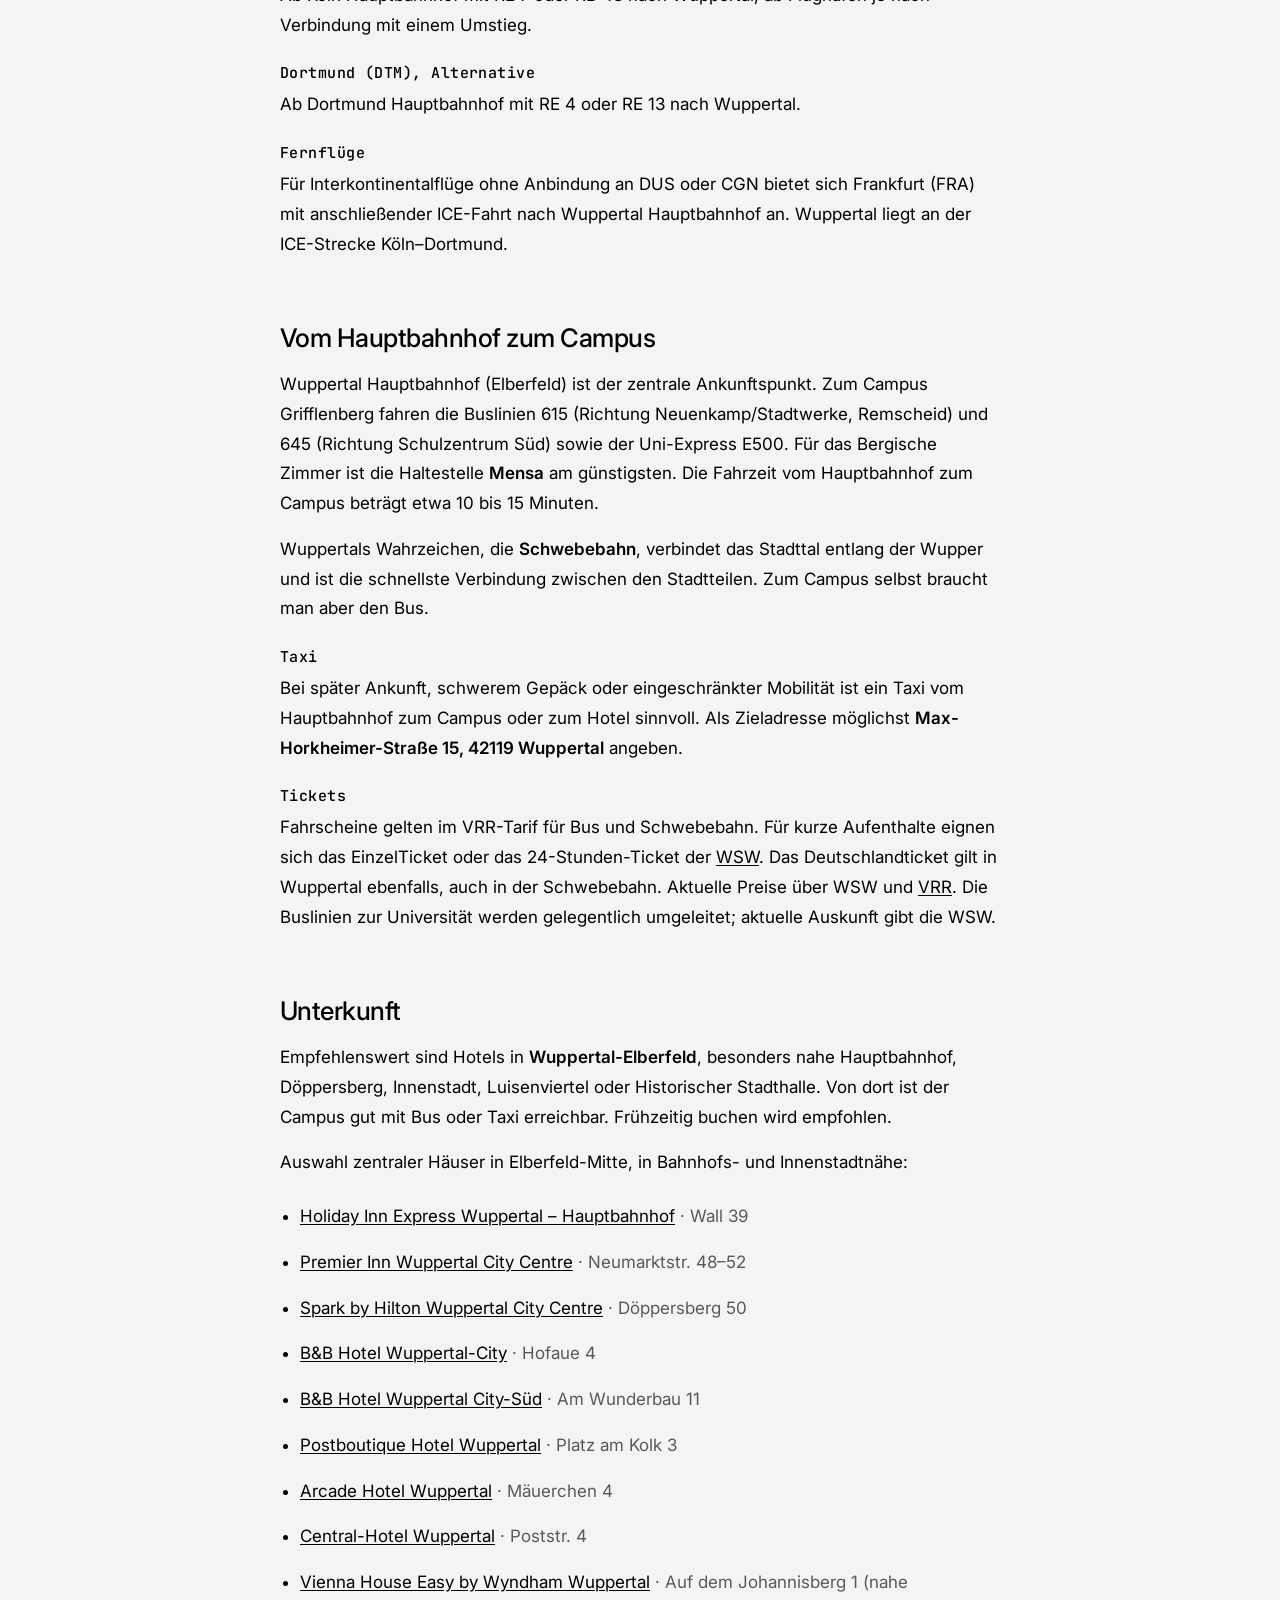
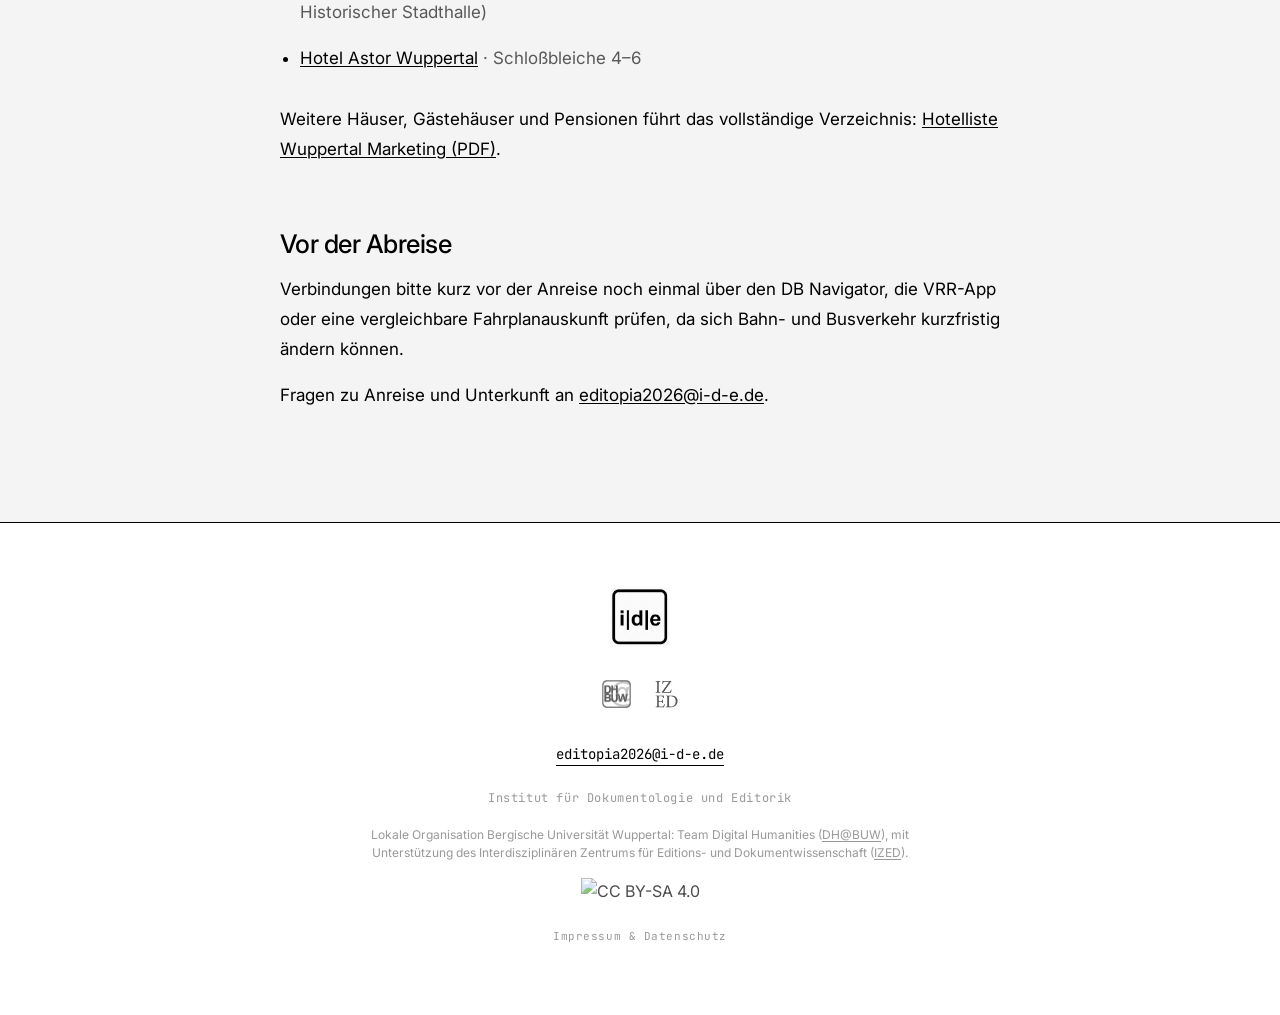
==== commit ab7338d6: "content: hotel list as linked list with verified official URLs Scope the label/value flex to definit" ====
--- a/anreise.html
+++ b/anreise.html
@@ -120,17 +120,17 @@
                     <h2>Unterkunft</h2>
                     <p>Empfehlenswert sind Hotels in <strong>Wuppertal-Elberfeld</strong>, besonders nahe Hauptbahnhof, Döppersberg, Innenstadt, Luisenviertel oder Historischer Stadthalle. Von dort ist der Campus gut mit Bus oder Taxi erreichbar. Frühzeitig buchen wird empfohlen.</p>
                     <p>Auswahl zentraler Häuser in Elberfeld-Mitte, in Bahnhofs- und Innenstadtnähe:</p>
-                    <ul>
-                        <li>Holiday Inn Express Wuppertal – Hauptbahnhof · Wall 39</li>
-                        <li>Premier Inn Wuppertal City Centre · Neumarktstr. 48–52</li>
-                        <li>Spark by Hilton Wuppertal City Centre · Döppersberg 50</li>
-                        <li>B&amp;B Hotel Wuppertal-City · Hofaue 4</li>
-                        <li>B&amp;B Hotel Wuppertal City-Süd · Am Wunderbau 11</li>
-                        <li>Postboutique Hotel Wuppertal · Platz am Kolk 3</li>
-                        <li>Arcade Hotel Wuppertal · Mäuerchen 4</li>
-                        <li>Central-Hotel Wuppertal · Poststr. 4</li>
-                        <li>Vienna House Easy by Wyndham Wuppertal · Auf dem Johannisberg 1 (nahe Historischer Stadthalle)</li>
-                        <li>Hotel Astor Wuppertal · Schloßbleiche 4–6</li>
+                    <ul class="hotel-list">
+                        <li><a href="https://www.ihg.com/holidayinnexpress/hotels/us/en/wuppertal/uwphb/hoteldetail" target="_blank" rel="noopener">Holiday Inn Express Wuppertal – Hauptbahnhof</a> <span class="hotel-addr">· Wall 39</span></li>
+                        <li><a href="https://www.premierinn.com/de/de/hotels/deutschland/nordrhein-westfalen/wuppertal/wuppertal-city-centre.html" target="_blank" rel="noopener">Premier Inn Wuppertal City Centre</a> <span class="hotel-addr">· Neumarktstr. 48–52</span></li>
+                        <li><a href="https://www.hilton.com/en/hotels/duswppe-spark-wuppertal-city-centre/" target="_blank" rel="noopener">Spark by Hilton Wuppertal City Centre</a> <span class="hotel-addr">· Döppersberg 50</span></li>
+                        <li><a href="https://www.hotel-bb.com/de/hotel/wuppertal-city" target="_blank" rel="noopener">B&amp;B Hotel Wuppertal-City</a> <span class="hotel-addr">· Hofaue 4</span></li>
+                        <li><a href="https://www.hotel-bb.com/de/hotel/wuppertal-city-sued" target="_blank" rel="noopener">B&amp;B Hotel Wuppertal City-Süd</a> <span class="hotel-addr">· Am Wunderbau 11</span></li>
+                        <li><a href="https://postboutiquehotel-wuppertal.de/" target="_blank" rel="noopener">Postboutique Hotel Wuppertal</a> <span class="hotel-addr">· Platz am Kolk 3</span></li>
+                        <li><a href="https://www.arcade-hotel.de/" target="_blank" rel="noopener">Arcade Hotel Wuppertal</a> <span class="hotel-addr">· Mäuerchen 4</span></li>
+                        <li><a href="https://central-wuppertal.de/" target="_blank" rel="noopener">Central-Hotel Wuppertal</a> <span class="hotel-addr">· Poststr. 4</span></li>
+                        <li><a href="https://www.wyndhamhotels.com/vienna-house/wuppertal-germany/vienna-house-easy-wuppertal/overview" target="_blank" rel="noopener">Vienna House Easy by Wyndham Wuppertal</a> <span class="hotel-addr">· Auf dem Johannisberg 1 (nahe Historischer Stadthalle)</span></li>
+                        <li><a href="https://www.hotelastor-wuppertal.de/" target="_blank" rel="noopener">Hotel Astor Wuppertal</a> <span class="hotel-addr">· Schloßbleiche 4–6</span></li>
                     </ul>
                     <p>Weitere Häuser, Gästehäuser und Pensionen führt das vollständige Verzeichnis: <a href="https://www.wuppertal.de/WMG_Hoteladressen-5-2024-web.pdf" target="_blank" rel="noopener">Hotelliste Wuppertal Marketing (PDF)</a>.</p>
 
@@ -178,17 +178,17 @@
                     <h2>Accommodation</h2>
                     <p>Hotels in <strong>Wuppertal-Elberfeld</strong> are recommended, especially near the central station, Döppersberg, the city center, the Luisenviertel or the Historische Stadthalle. From there the campus is easily reached by bus or taxi. Early booking is advised.</p>
                     <p>A selection of central hotels in Elberfeld-Mitte, near the station and city center:</p>
-                    <ul>
-                        <li>Holiday Inn Express Wuppertal – Hauptbahnhof · Wall 39</li>
-                        <li>Premier Inn Wuppertal City Centre · Neumarktstr. 48–52</li>
-                        <li>Spark by Hilton Wuppertal City Centre · Döppersberg 50</li>
-                        <li>B&amp;B Hotel Wuppertal-City · Hofaue 4</li>
-                        <li>B&amp;B Hotel Wuppertal City-Süd · Am Wunderbau 11</li>
-                        <li>Postboutique Hotel Wuppertal · Platz am Kolk 3</li>
-                        <li>Arcade Hotel Wuppertal · Mäuerchen 4</li>
-                        <li>Central-Hotel Wuppertal · Poststr. 4</li>
-                        <li>Vienna House Easy by Wyndham Wuppertal · Auf dem Johannisberg 1 (near the Historische Stadthalle)</li>
-                        <li>Hotel Astor Wuppertal · Schloßbleiche 4–6</li>
+                    <ul class="hotel-list">
+                        <li><a href="https://www.ihg.com/holidayinnexpress/hotels/us/en/wuppertal/uwphb/hoteldetail" target="_blank" rel="noopener">Holiday Inn Express Wuppertal – Hauptbahnhof</a> <span class="hotel-addr">· Wall 39</span></li>
+                        <li><a href="https://www.premierinn.com/de/de/hotels/deutschland/nordrhein-westfalen/wuppertal/wuppertal-city-centre.html" target="_blank" rel="noopener">Premier Inn Wuppertal City Centre</a> <span class="hotel-addr">· Neumarktstr. 48–52</span></li>
+                        <li><a href="https://www.hilton.com/en/hotels/duswppe-spark-wuppertal-city-centre/" target="_blank" rel="noopener">Spark by Hilton Wuppertal City Centre</a> <span class="hotel-addr">· Döppersberg 50</span></li>
+                        <li><a href="https://www.hotel-bb.com/de/hotel/wuppertal-city" target="_blank" rel="noopener">B&amp;B Hotel Wuppertal-City</a> <span class="hotel-addr">· Hofaue 4</span></li>
+                        <li><a href="https://www.hotel-bb.com/de/hotel/wuppertal-city-sued" target="_blank" rel="noopener">B&amp;B Hotel Wuppertal City-Süd</a> <span class="hotel-addr">· Am Wunderbau 11</span></li>
+                        <li><a href="https://postboutiquehotel-wuppertal.de/" target="_blank" rel="noopener">Postboutique Hotel Wuppertal</a> <span class="hotel-addr">· Platz am Kolk 3</span></li>
+                        <li><a href="https://www.arcade-hotel.de/" target="_blank" rel="noopener">Arcade Hotel Wuppertal</a> <span class="hotel-addr">· Mäuerchen 4</span></li>
+                        <li><a href="https://central-wuppertal.de/" target="_blank" rel="noopener">Central-Hotel Wuppertal</a> <span class="hotel-addr">· Poststr. 4</span></li>
+                        <li><a href="https://www.wyndhamhotels.com/vienna-house/wuppertal-germany/vienna-house-easy-wuppertal/overview" target="_blank" rel="noopener">Vienna House Easy by Wyndham Wuppertal</a> <span class="hotel-addr">· Auf dem Johannisberg 1 (near the Historische Stadthalle)</span></li>
+                        <li><a href="https://www.hotelastor-wuppertal.de/" target="_blank" rel="noopener">Hotel Astor Wuppertal</a> <span class="hotel-addr">· Schloßbleiche 4–6</span></li>
                     </ul>
                     <p>The full directory including smaller hotels and guesthouses: <a href="https://www.wuppertal.de/WMG_Hoteladressen-5-2024-web.pdf" target="_blank" rel="noopener">Wuppertal Marketing hotel list (PDF)</a>.</p>
 
--- a/styles.css
+++ b/styles.css
@@ -1501,8 +1501,6 @@
 .info-prose h2 {
     font-size: clamp(1.25rem, 2.5vw, 1.6rem);
     margin: var(--space-2xl) 0 var(--space-sm);
-    padding-bottom: var(--space-xs);
-    border-bottom: var(--border-thin);
 }
 .info-prose h2:first-child { margin-top: 0; }
 .info-lead {
@@ -1522,21 +1520,25 @@
 }
 .info-prose p { margin-bottom: var(--space-sm); }
 .info-prose ul { list-style: none; margin: 0 0 var(--space-md); }
-.info-prose li {
-    padding: var(--space-xs) 0;
-    border-bottom: 1px solid var(--light-grey);
-}
-.info-prose li:last-child { border-bottom: none; }
+.info-prose li { padding: var(--space-xs) 0; }
+/* label/value rows: fixed label column, value wraps within its own column */
+.info-prose li:has(> .info-label) {
+    display: flex;
+    align-items: baseline;
+    gap: var(--space-sm);
+}
 .info-prose a { text-decoration: underline; text-underline-offset: 2px; }
 
 .info-label {
-    display: inline-block;
-    min-width: 9rem;
+    flex: 0 0 9rem;
     font-family: var(--font-mono);
     font-size: 0.8125rem;
     letter-spacing: 0.03em;
     color: var(--content-grey);
 }
+
+.info-prose ul.hotel-list { list-style: disc; padding-left: 1.25rem; }
+.hotel-addr { color: var(--content-grey); }
 
 .placeholder {
     font-family: var(--font-mono);
@@ -1567,7 +1569,7 @@
     font-size: 0.8125rem;
     line-height: 1.6;
     color: var(--content-grey);
-    text-align: center;
+    text-align: left;
 }
 
 .schedule {
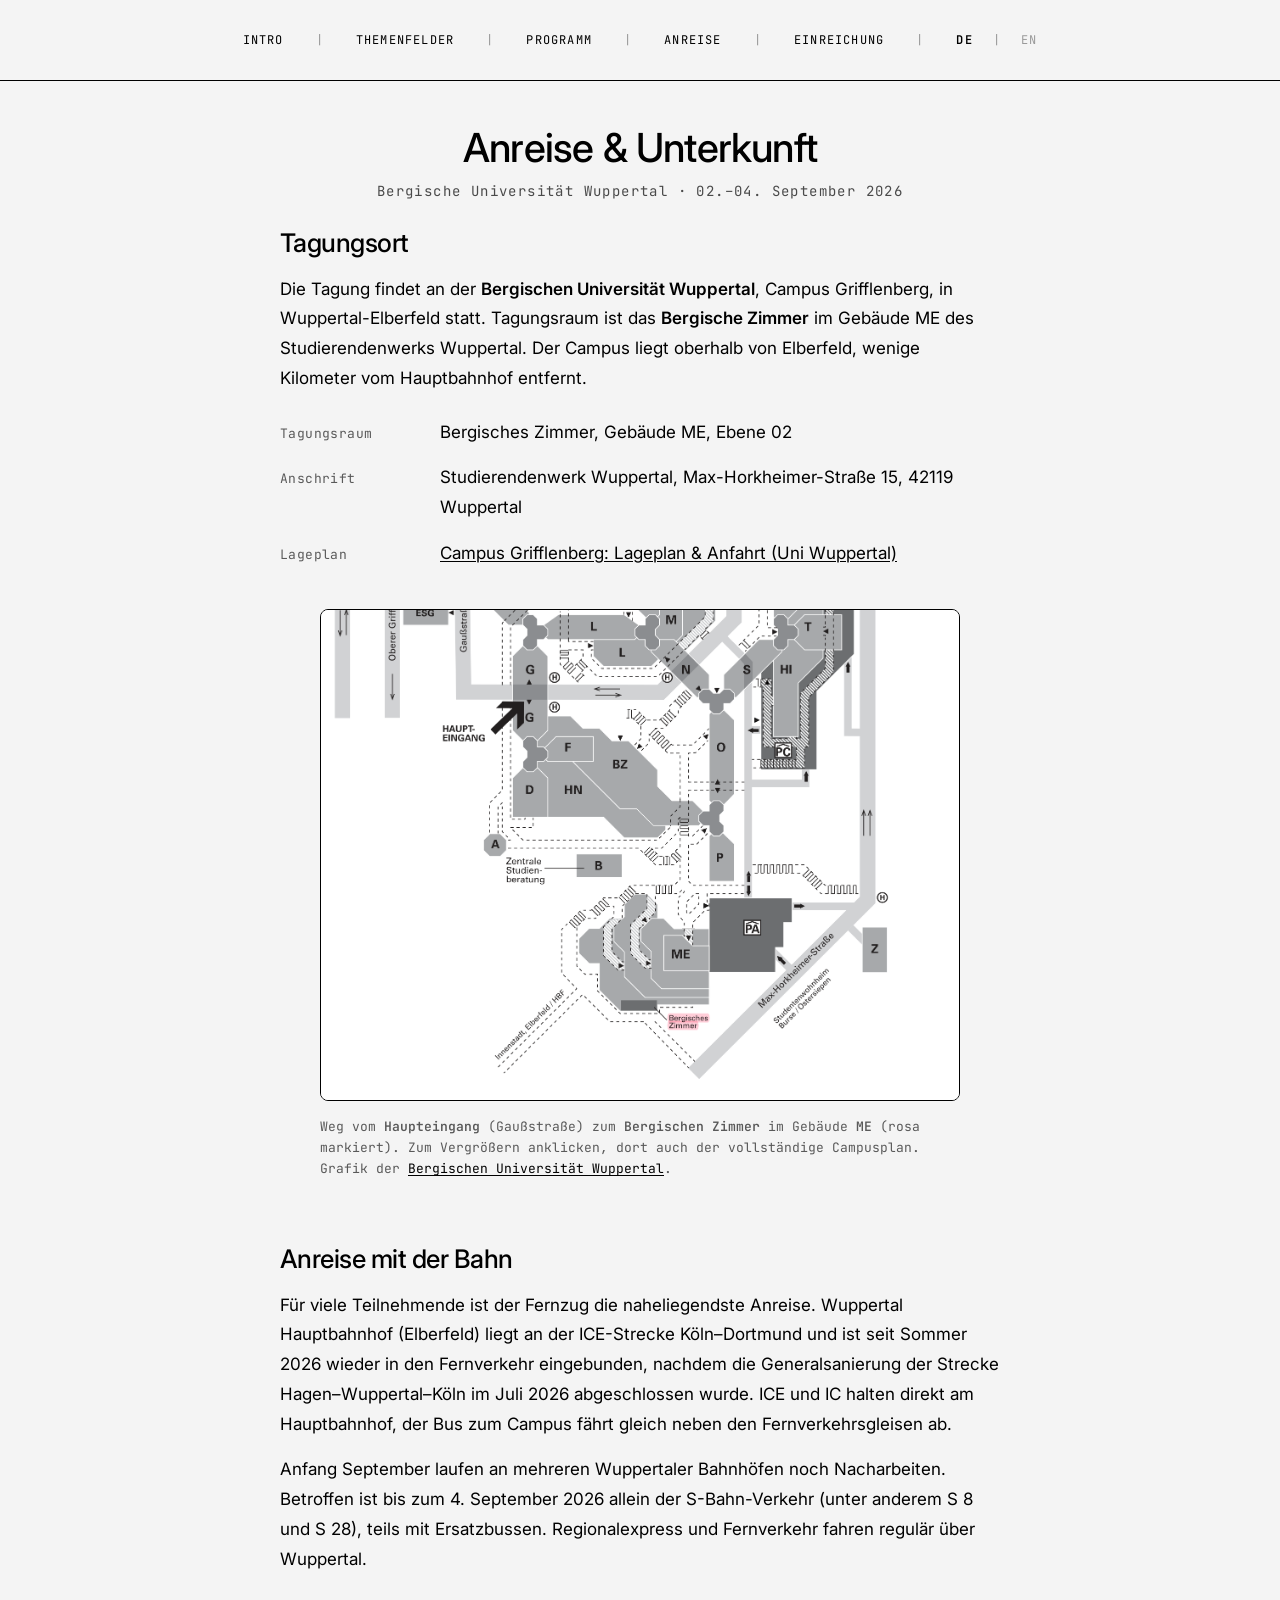
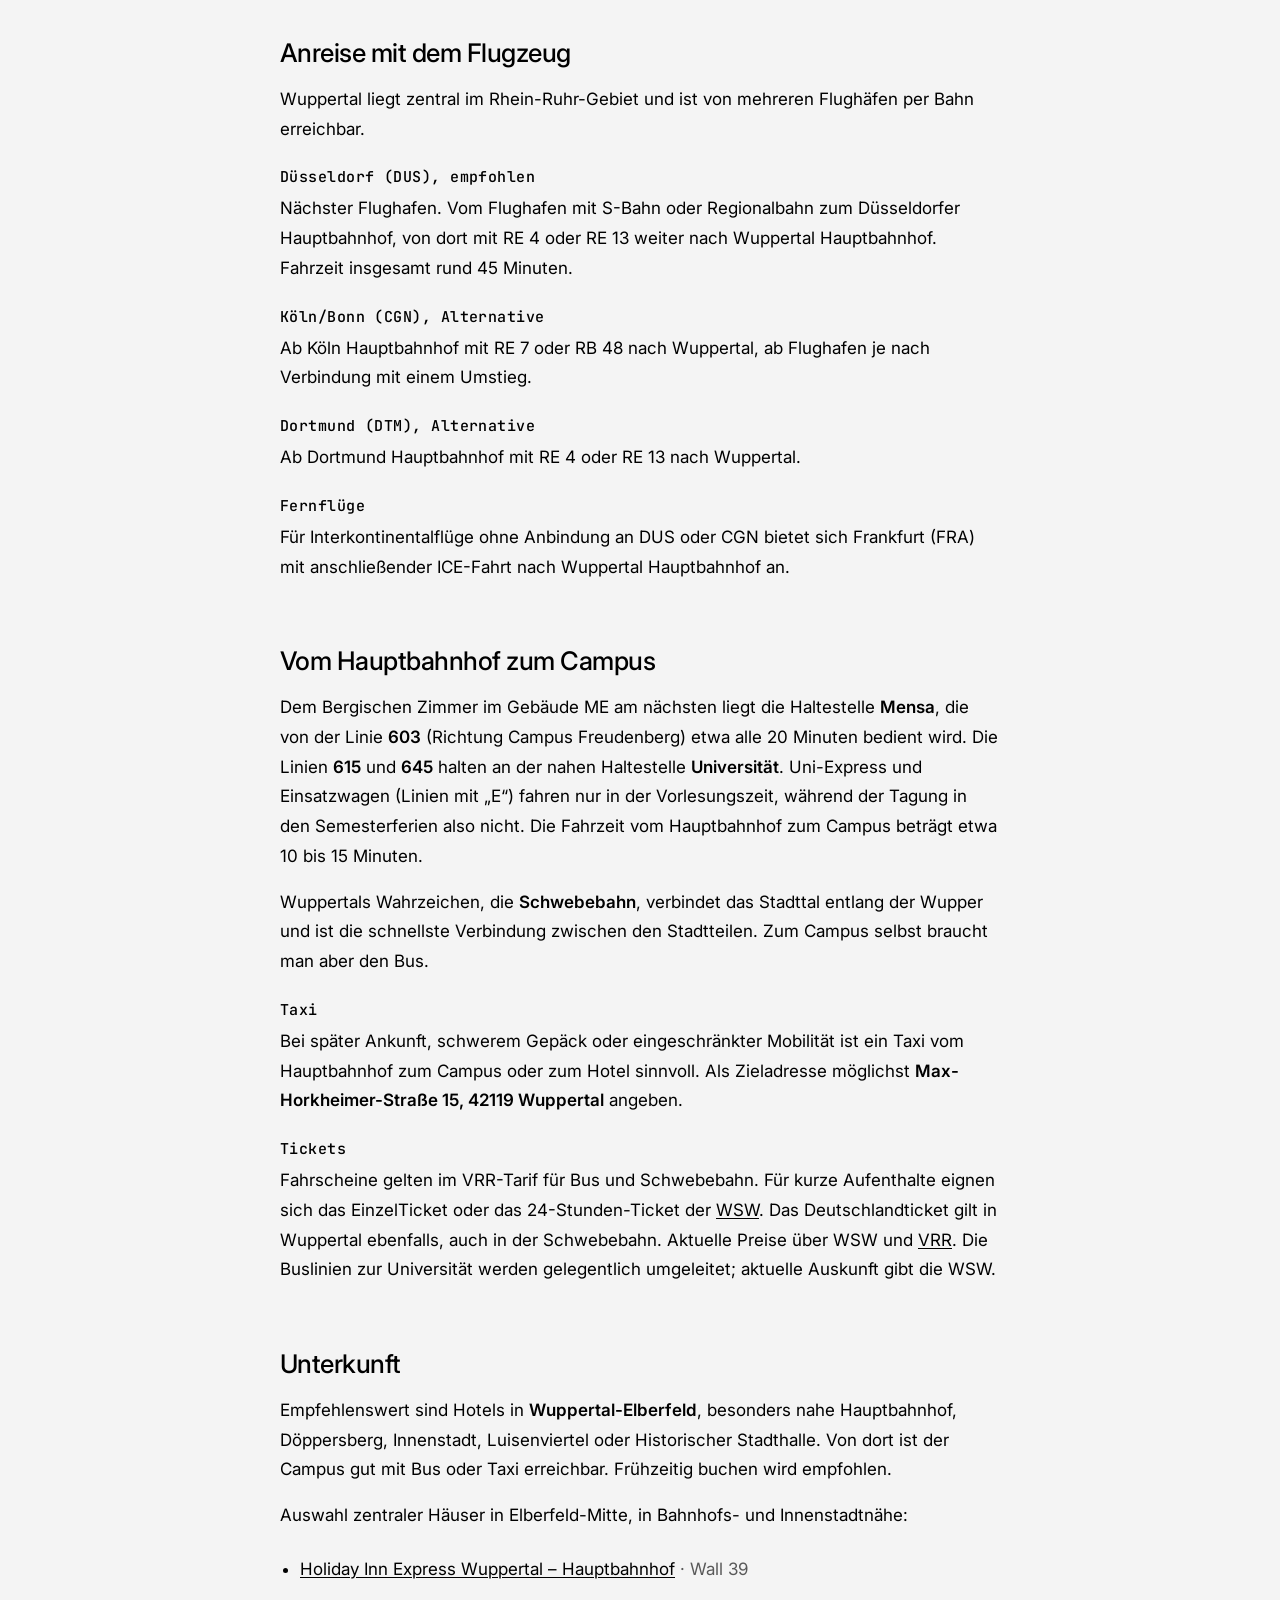
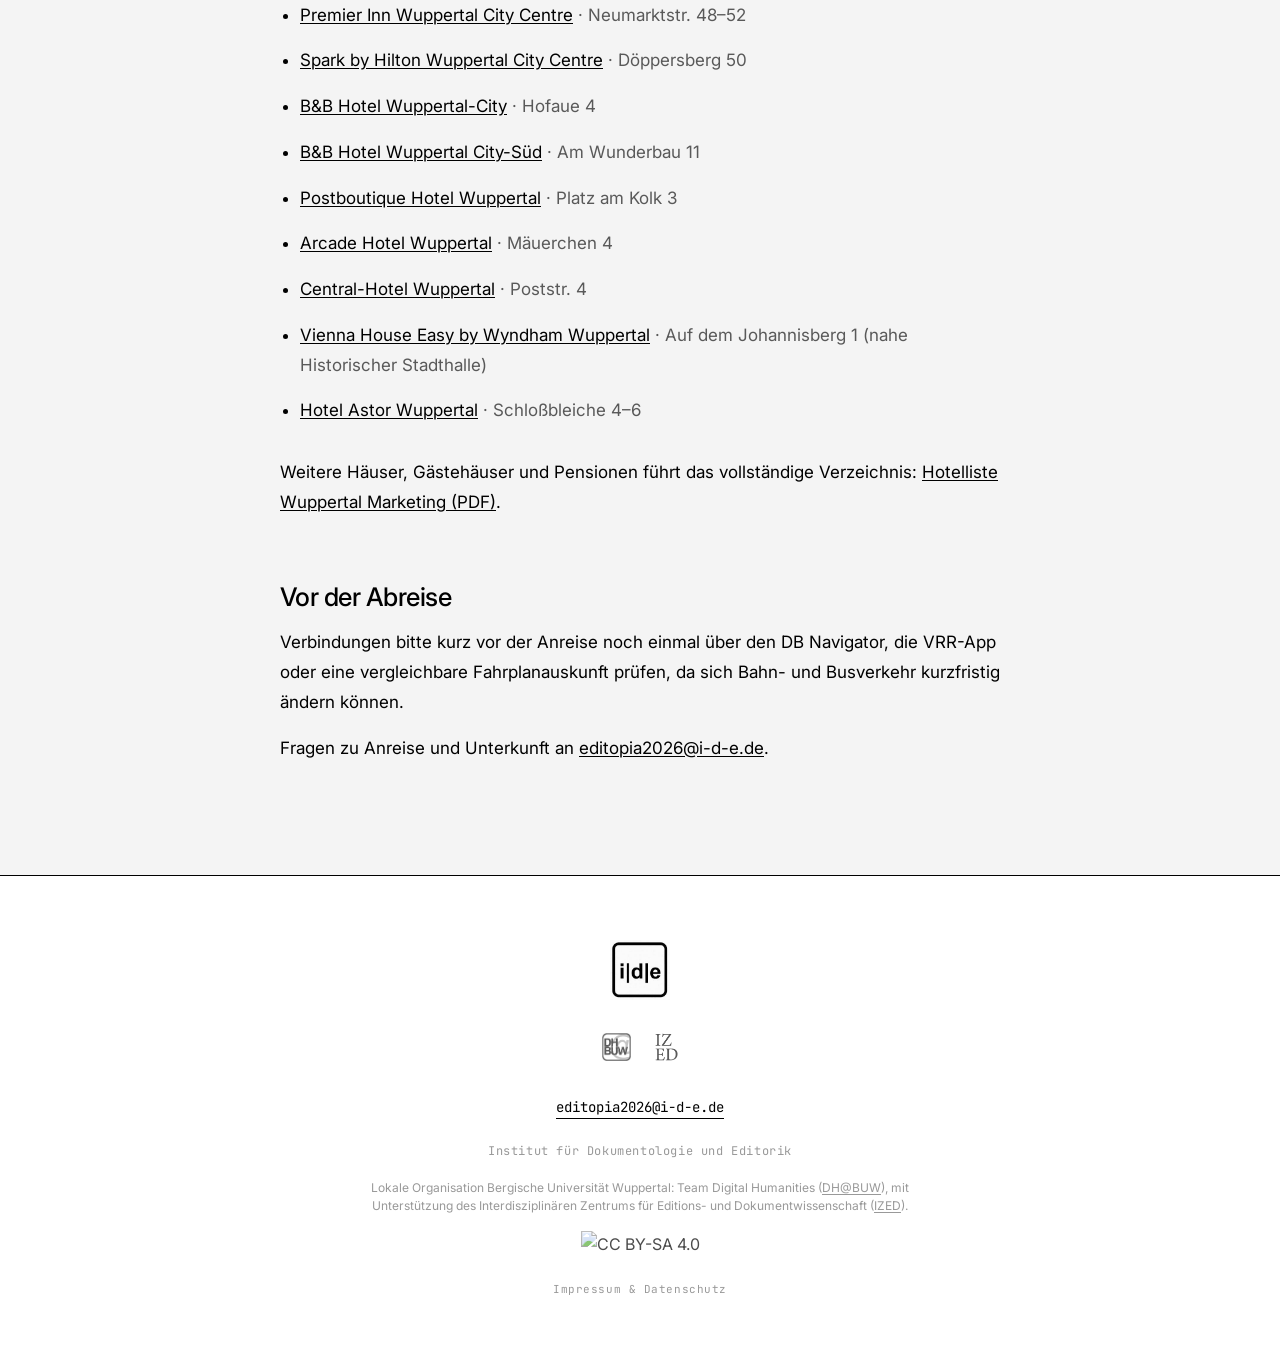
==== commit a0ed8da1: "content: verify travel info, add train arrival, fix campus buses Wuppertal Hbf back on the long-dist" ====
--- a/anreise.html
+++ b/anreise.html
@@ -98,19 +98,23 @@
                         <figcaption>Weg vom <strong>Haupteingang</strong> (Gaußstraße) zum <strong>Bergischen Zimmer</strong> im Gebäude <strong>ME</strong> (rosa markiert). Zum Vergrößern anklicken, dort auch der vollständige Campusplan. Grafik der <a href="https://www.uni-wuppertal.de/de/universitaet/adresse-anreise/campus-grifflenberg/" target="_blank" rel="noopener">Bergischen Universität Wuppertal</a>.</figcaption>
                     </figure>
 
+                    <h2>Anreise mit der Bahn</h2>
+                    <p>Für viele Teilnehmende ist der Fernzug die naheliegendste Anreise. Wuppertal Hauptbahnhof (Elberfeld) liegt an der ICE-Strecke Köln–Dortmund und ist seit Sommer 2026 wieder in den Fernverkehr eingebunden, nachdem die Generalsanierung der Strecke Hagen–Wuppertal–Köln im Juli 2026 abgeschlossen wurde. ICE und IC halten direkt am Hauptbahnhof, der Bus zum Campus fährt gleich neben den Fernverkehrsgleisen ab.</p>
+                    <p>Anfang September laufen an mehreren Wuppertaler Bahnhöfen noch Nacharbeiten. Betroffen ist bis zum 4. September 2026 allein der S-Bahn-Verkehr (unter anderem S 8 und S 28), teils mit Ersatzbussen. Regionalexpress und Fernverkehr fahren regulär über Wuppertal.</p>
+
                     <h2>Anreise mit dem Flugzeug</h2>
                     <p>Wuppertal liegt zentral im Rhein-Ruhr-Gebiet und ist von mehreren Flughäfen per Bahn erreichbar.</p>
                     <h3>Düsseldorf (DUS), empfohlen</h3>
-                    <p>Nächster Flughafen. Vom Flughafen mit S-Bahn oder Regionalbahn zum Düsseldorfer Hauptbahnhof, von dort mit RE 4, RE 13, S 8 oder S 28 weiter nach Wuppertal Hauptbahnhof. Fahrzeit insgesamt rund 45 Minuten.</p>
+                    <p>Nächster Flughafen. Vom Flughafen mit S-Bahn oder Regionalbahn zum Düsseldorfer Hauptbahnhof, von dort mit RE 4 oder RE 13 weiter nach Wuppertal Hauptbahnhof. Fahrzeit insgesamt rund 45 Minuten.</p>
                     <h3>Köln/Bonn (CGN), Alternative</h3>
                     <p>Ab Köln Hauptbahnhof mit RE 7 oder RB 48 nach Wuppertal, ab Flughafen je nach Verbindung mit einem Umstieg.</p>
                     <h3>Dortmund (DTM), Alternative</h3>
                     <p>Ab Dortmund Hauptbahnhof mit RE 4 oder RE 13 nach Wuppertal.</p>
                     <h3>Fernflüge</h3>
-                    <p>Für Interkontinentalflüge ohne Anbindung an DUS oder CGN bietet sich Frankfurt (FRA) mit anschließender ICE-Fahrt nach Wuppertal Hauptbahnhof an. Wuppertal liegt an der ICE-Strecke Köln–Dortmund.</p>
+                    <p>Für Interkontinentalflüge ohne Anbindung an DUS oder CGN bietet sich Frankfurt (FRA) mit anschließender ICE-Fahrt nach Wuppertal Hauptbahnhof an.</p>
 
                     <h2>Vom Hauptbahnhof zum Campus</h2>
-                    <p>Wuppertal Hauptbahnhof (Elberfeld) ist der zentrale Ankunftspunkt. Zum Campus Grifflenberg fahren die Buslinien 615 (Richtung Neuenkamp/Stadtwerke, Remscheid) und 645 (Richtung Schulzentrum Süd) sowie der Uni-Express E500. Für das Bergische Zimmer ist die Haltestelle <strong>Mensa</strong> am günstigsten. Die Fahrzeit vom Hauptbahnhof zum Campus beträgt etwa 10 bis 15 Minuten.</p>
+                    <p>Dem Bergischen Zimmer im Gebäude ME am nächsten liegt die Haltestelle <strong>Mensa</strong>, die von der Linie <strong>603</strong> (Richtung Campus Freudenberg) etwa alle 20 Minuten bedient wird. Die Linien <strong>615</strong> und <strong>645</strong> halten an der nahen Haltestelle <strong>Universität</strong>. Uni-Express und Einsatzwagen (Linien mit „E“) fahren nur in der Vorlesungszeit, während der Tagung in den Semesterferien also nicht. Die Fahrzeit vom Hauptbahnhof zum Campus beträgt etwa 10 bis 15 Minuten.</p>
                     <p>Wuppertals Wahrzeichen, die <strong>Schwebebahn</strong>, verbindet das Stadttal entlang der Wupper und ist die schnellste Verbindung zwischen den Stadtteilen. Zum Campus selbst braucht man aber den Bus.</p>
                     <h3>Taxi</h3>
                     <p>Bei später Ankunft, schwerem Gepäck oder eingeschränkter Mobilität ist ein Taxi vom Hauptbahnhof zum Campus oder zum Hotel sinnvoll. Als Zieladresse möglichst <strong>Max-Horkheimer-Straße 15, 42119 Wuppertal</strong> angeben.</p>
@@ -156,19 +160,23 @@
                         <figcaption>Route from the <strong>main entrance</strong> (Gaußstraße) to the <strong>Bergisches Zimmer</strong> in building <strong>ME</strong> (marked in pink). Click to enlarge and see the full campus map. Graphic by the <a href="https://www.uni-wuppertal.de/de/universitaet/adresse-anreise/campus-grifflenberg/" target="_blank" rel="noopener">University of Wuppertal</a>.</figcaption>
                     </figure>
 
+                    <h2>Arriving by Train</h2>
+                    <p>For many participants the long-distance train is the most convenient option. Wuppertal Central Station (Elberfeld) is on the ICE line Cologne–Dortmund and has been back on the long-distance network since summer 2026, after the full renovation of the Hagen–Wuppertal–Cologne line was completed in July 2026. ICE and IC trains stop directly at the central station, and the bus to campus departs right next to the long-distance platforms.</p>
+                    <p>In early September, follow-up works continue at several Wuppertal stations. Until 4 September 2026 only S-Bahn services (including S 8 and S 28) are affected, partly with replacement buses. Regional Express and long-distance trains run normally via Wuppertal.</p>
+
                     <h2>Arriving by Air</h2>
                     <p>Wuppertal sits centrally in the Rhine-Ruhr region and is reachable by train from several airports.</p>
                     <h3>Düsseldorf (DUS), recommended</h3>
-                    <p>Closest airport. From the airport, take an S-Bahn or regional train to Düsseldorf Central Station, then RE 4, RE 13, S 8 or S 28 onward to Wuppertal Central Station. Total journey around 45 minutes.</p>
+                    <p>Closest airport. From the airport, take an S-Bahn or regional train to Düsseldorf Central Station, then RE 4 or RE 13 onward to Wuppertal Central Station. Total journey around 45 minutes.</p>
                     <h3>Cologne/Bonn (CGN), alternative</h3>
                     <p>From Cologne Central Station, take RE 7 or RB 48 to Wuppertal; from the airport, with one change depending on the connection.</p>
                     <h3>Dortmund (DTM), alternative</h3>
                     <p>From Dortmund Central Station, take RE 4 or RE 13 to Wuppertal.</p>
                     <h3>Long-haul flights</h3>
-                    <p>For intercontinental flights without a connection to DUS or CGN, Frankfurt (FRA) with an onward ICE to Wuppertal Central Station is an option. Wuppertal is on the ICE line Cologne–Dortmund.</p>
+                    <p>For intercontinental flights without a connection to DUS or CGN, Frankfurt (FRA) with an onward ICE to Wuppertal Central Station is an option.</p>
 
                     <h2>From the Station to Campus</h2>
-                    <p>Wuppertal Central Station (Elberfeld) is the main arrival point. Bus lines 615 (towards Neuenkamp/Stadtwerke, Remscheid) and 645 (towards Schulzentrum Süd) and the Uni-Express E500 run to Campus Grifflenberg. For the Bergisches Zimmer, the stop <strong>Mensa</strong> is most convenient. The ride from the central station to campus takes around 10 to 15 minutes.</p>
+                    <p>Closest to the Bergisches Zimmer in building ME is the stop <strong>Mensa</strong>, served by line <strong>603</strong> (towards Campus Freudenberg) roughly every 20 minutes. Lines <strong>615</strong> and <strong>645</strong> stop at the nearby stop <strong>Universität</strong>. The Uni-Express and extra shuttle buses (lines marked “E”) run only during the lecture period, so not during the conference in the semester break. The ride from the central station to campus takes around 10 to 15 minutes.</p>
                     <p>Wuppertal's landmark, the <strong>Schwebebahn</strong> suspension railway, runs along the Wupper valley and is the fastest link between the districts. For the campus itself, take the bus.</p>
                     <h3>Taxi</h3>
                     <p>For a late arrival, heavy luggage or reduced mobility, a taxi from the central station to campus or your hotel is a good option. Give the destination as <strong>Max-Horkheimer-Straße 15, 42119 Wuppertal</strong> where possible.</p>
--- a/styles.css
+++ b/styles.css
@@ -1554,7 +1554,7 @@
     max-width: 640px;
     margin: var(--space-lg) auto var(--space-xl);
 }
-.info-fig a { display: block; text-decoration: none; }
+.info-fig > a { display: block; text-decoration: none; }
 .info-fig img {
     display: block;
     width: 100%;
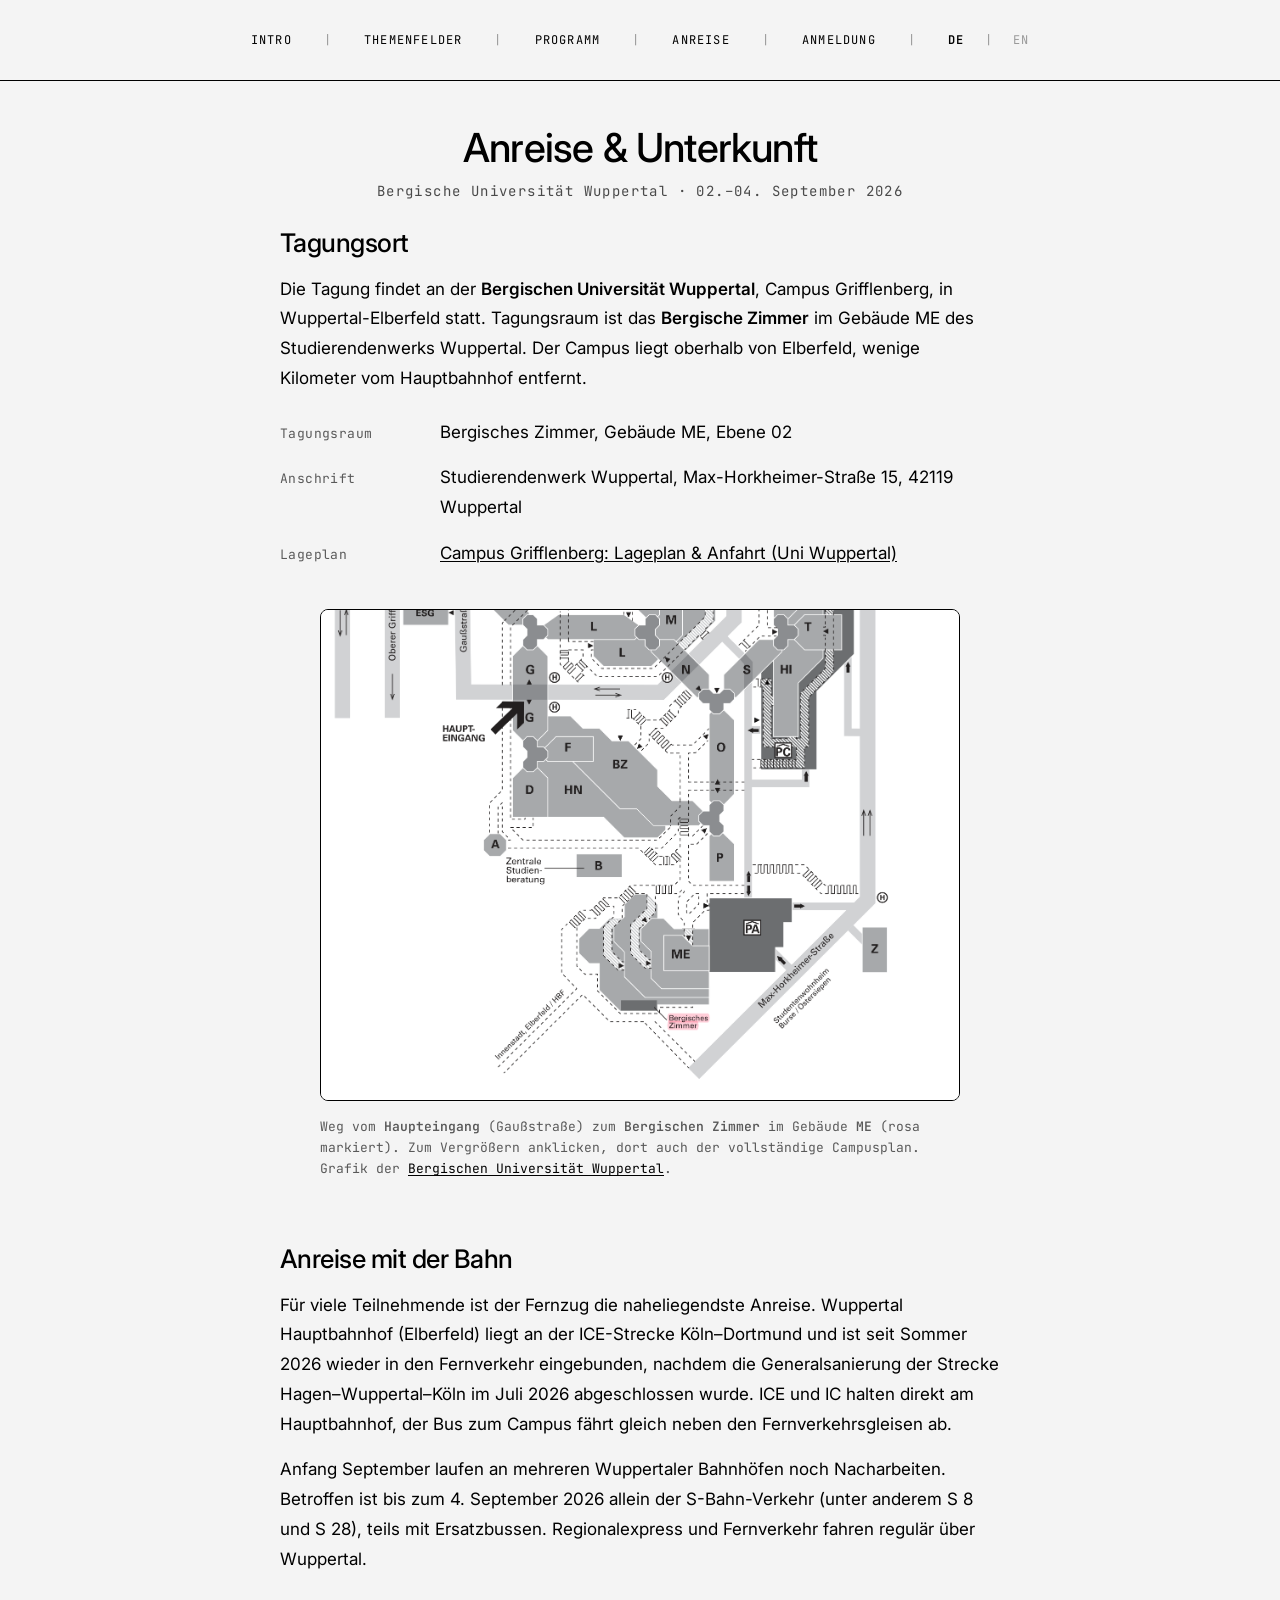
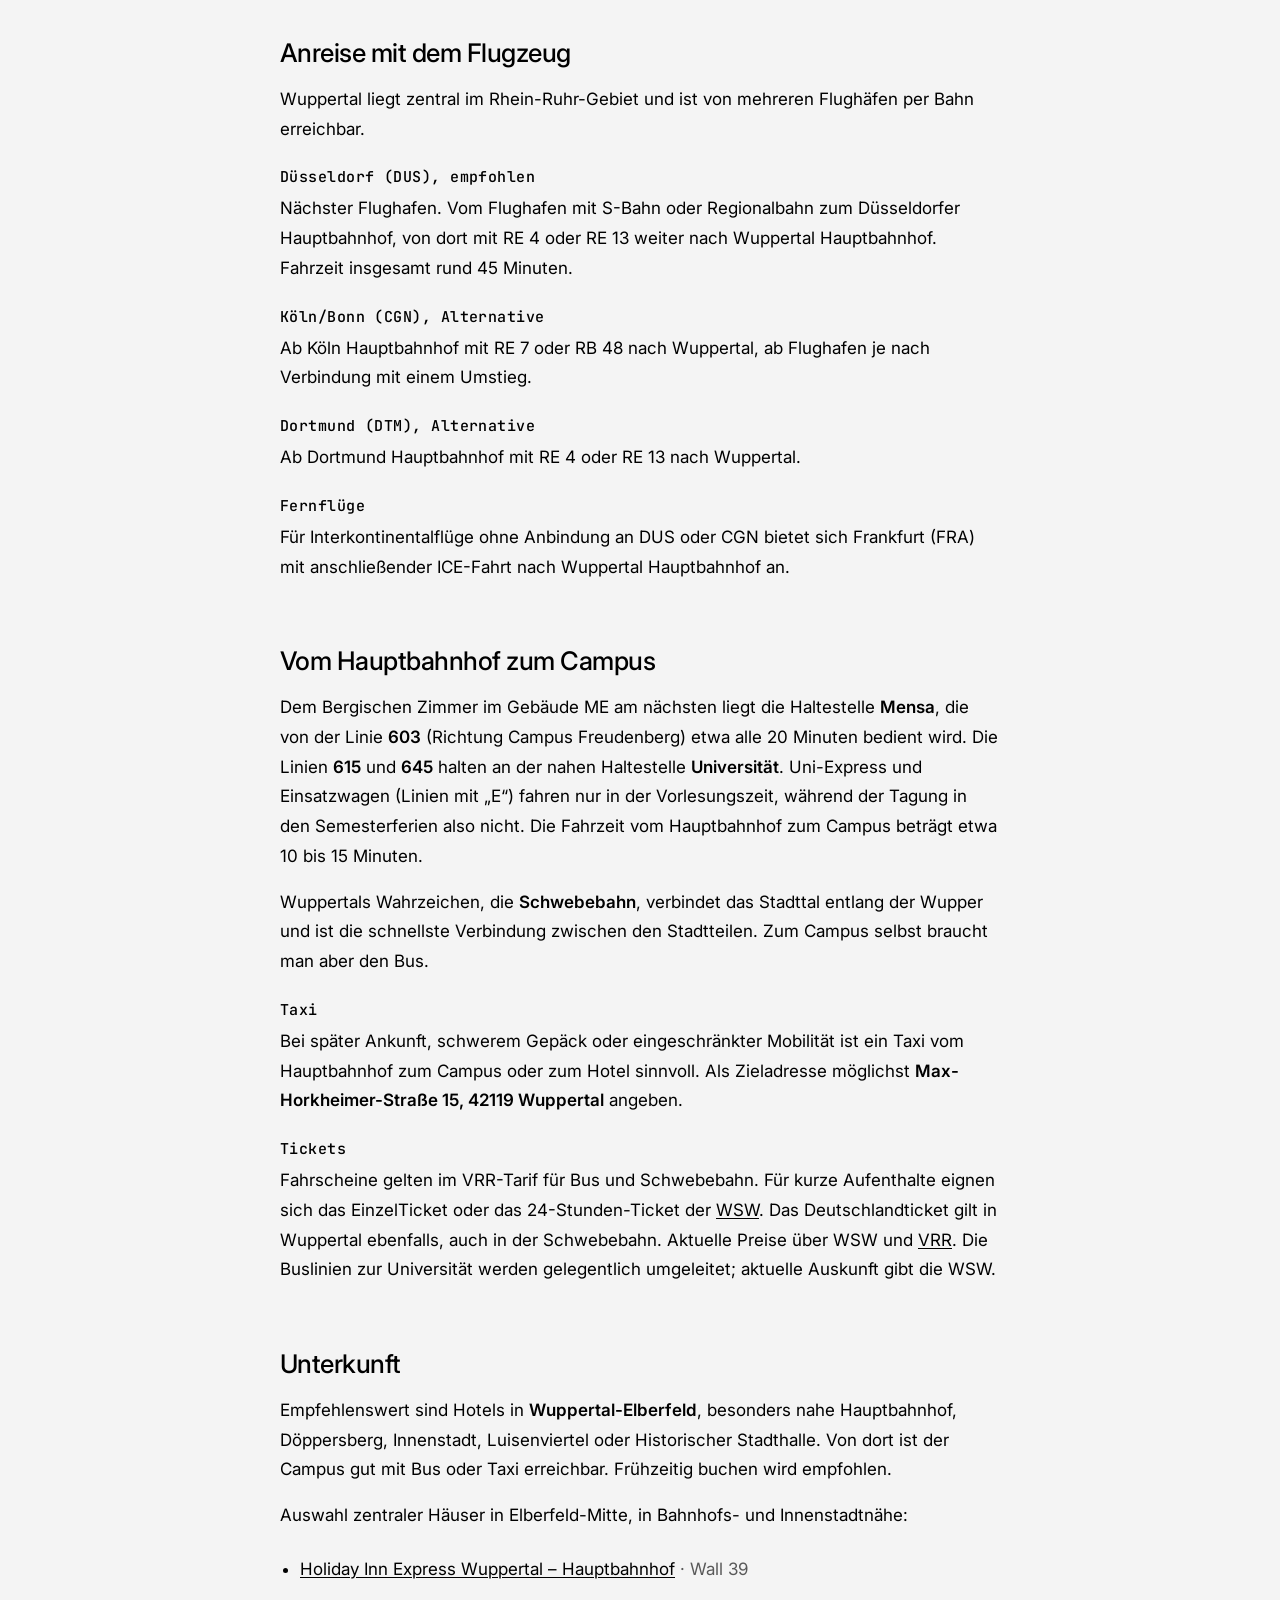
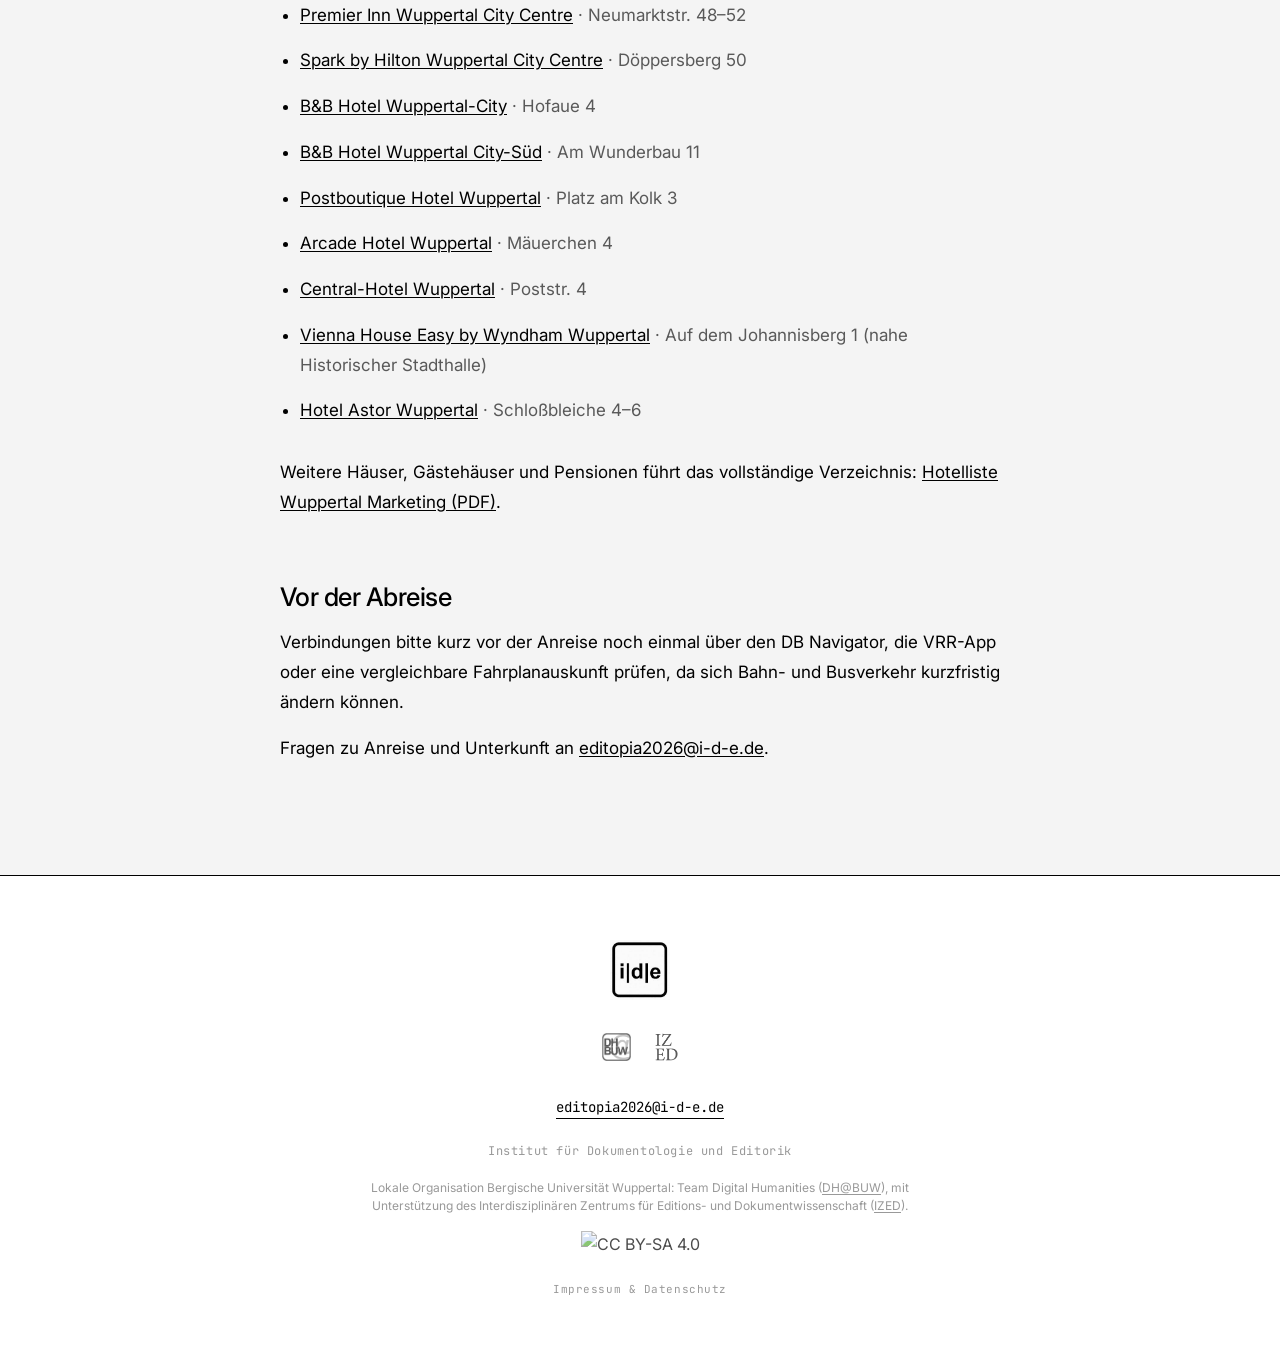
==== commit 00343f90: "feat: Anmeldung veröffentlichen, marked lokal einbinden Anmeldung: - Neuer Abschnitt "## registratio" ====
--- a/anreise.html
+++ b/anreise.html
@@ -57,7 +57,7 @@
             <span class="nav-pipe">|</span>
             <a href="anreise.html" class="nav-link" aria-current="page" data-href-de="anreise.html" data-href-en="anreise.html?lang=en" data-de="ANREISE" data-en="TRAVEL">ANREISE</a>
             <span class="nav-pipe">|</span>
-            <a href="index.html#einreichung" class="nav-link" data-href-de="index.html#einreichung" data-href-en="en.html#submission" data-de="EINREICHUNG" data-en="SUBMISSION">EINREICHUNG</a>
+            <a href="index.html#anmeldung" class="nav-link" data-href-de="index.html#anmeldung" data-href-en="en.html#registration" data-de="ANMELDUNG" data-en="REGISTRATION">ANMELDUNG</a>
             <span class="nav-pipe">|</span>
             <div class="lang-switch" id="lang-switch">
                 <button type="button" class="lang-btn active" data-lang="de" aria-label="Deutsch" aria-pressed="true">DE</button>
--- a/styles.css
+++ b/styles.css
@@ -650,6 +650,62 @@
 }
 
 /* ========================================
+   Registration Section
+   ======================================== */
+.reg-box {
+    max-width: var(--content-max);
+    margin: 0 auto;
+    padding: var(--space-xl);
+    border: var(--border-medium);
+    border-radius: var(--border-radius-lg);
+    text-align: center;
+}
+
+.reg-box .section-title {
+    margin-bottom: var(--space-md);
+}
+
+.reg-content {
+    text-align: left;
+    margin-bottom: var(--space-lg);
+}
+
+.reg-content p {
+    margin-bottom: var(--space-md);
+}
+
+/* Prose links stay recognisable — same treatment as .info-prose on the travel page */
+.reg-content a {
+    text-decoration: underline;
+    text-underline-offset: 2px;
+}
+
+.reg-content ul {
+    list-style: none;
+    font-family: var(--font-mono);
+    font-size: 0.9375rem;
+    line-height: 1.8;
+}
+
+/* Pipe instead of a bullet — the divider element from the design spec */
+.reg-content li {
+    position: relative;
+    padding-left: var(--space-md);
+    margin-bottom: var(--space-xs);
+}
+
+.reg-content li::before {
+    content: "|";
+    position: absolute;
+    left: 0;
+    color: var(--dim-grey);
+}
+
+.reg-content > :last-child {
+    margin-bottom: 0;
+}
+
+/* ========================================
    Hard Facts Section
    ======================================== */
 .section-facts {
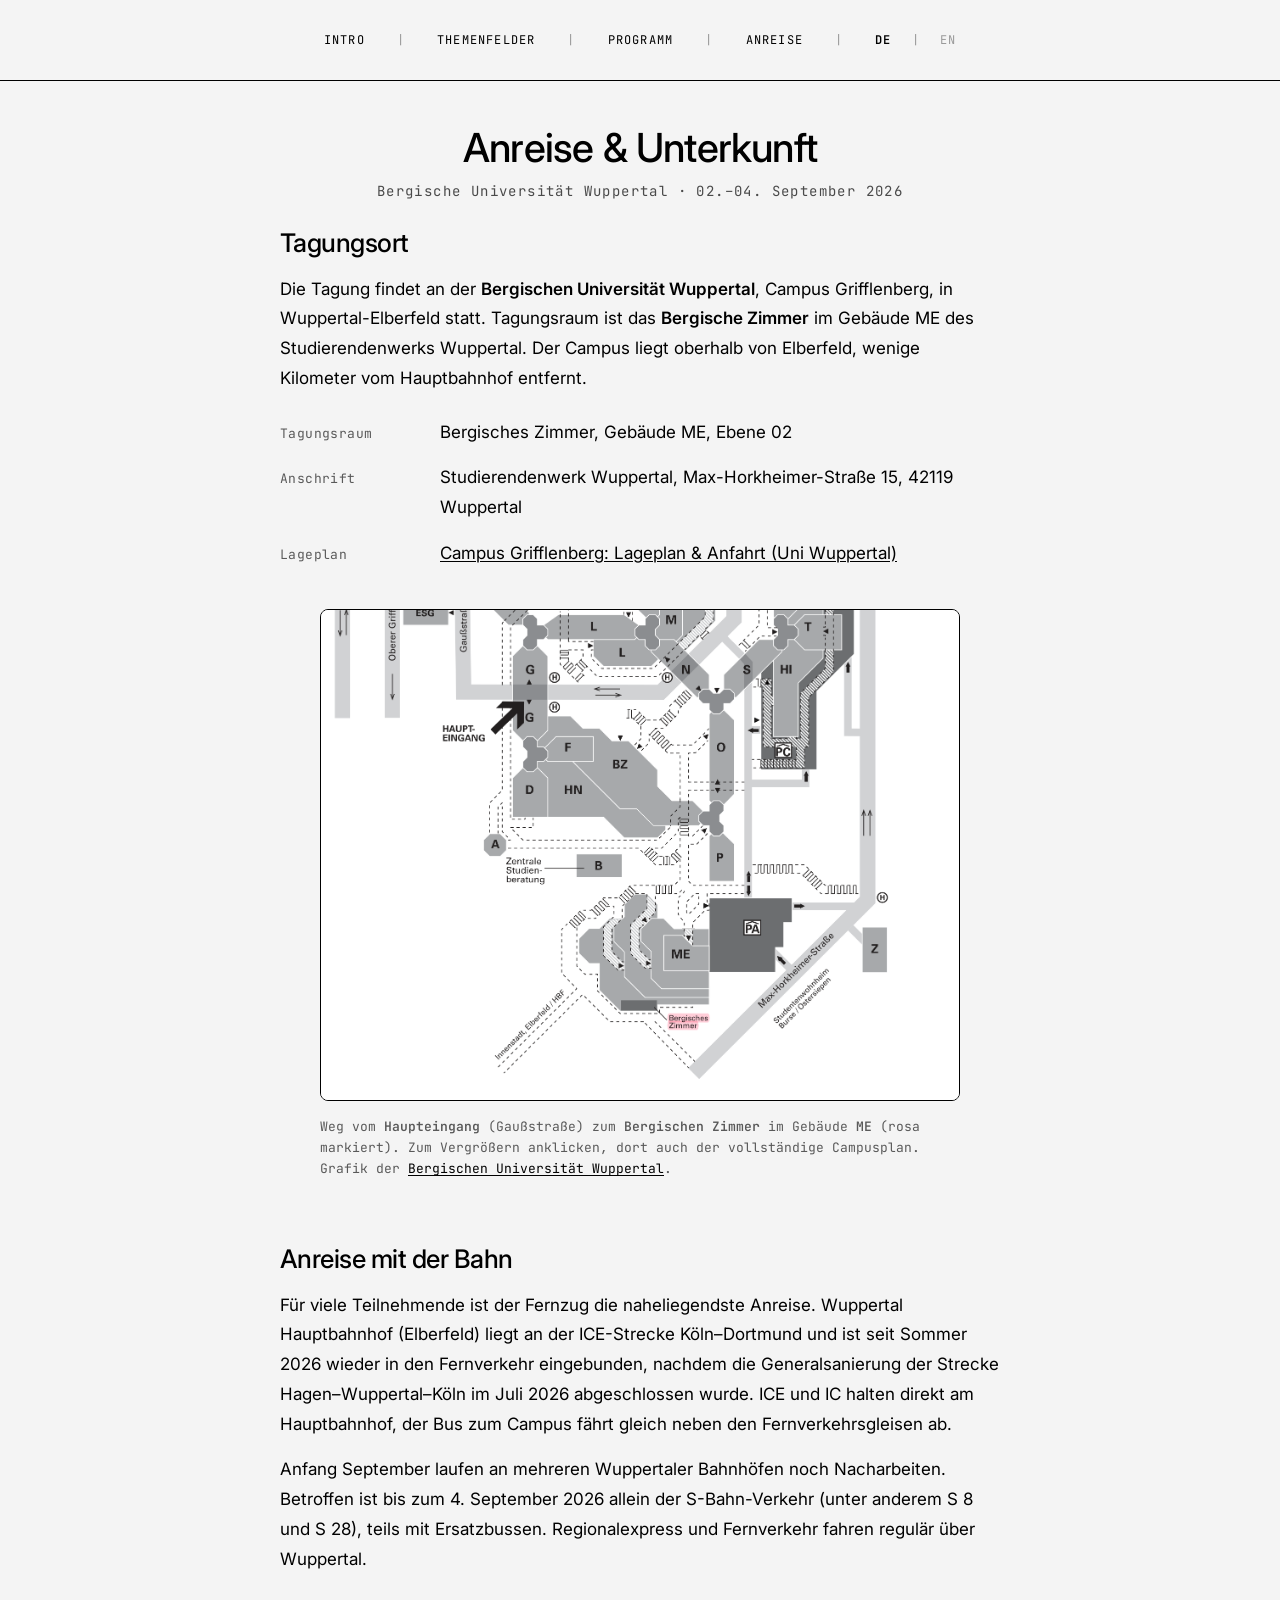
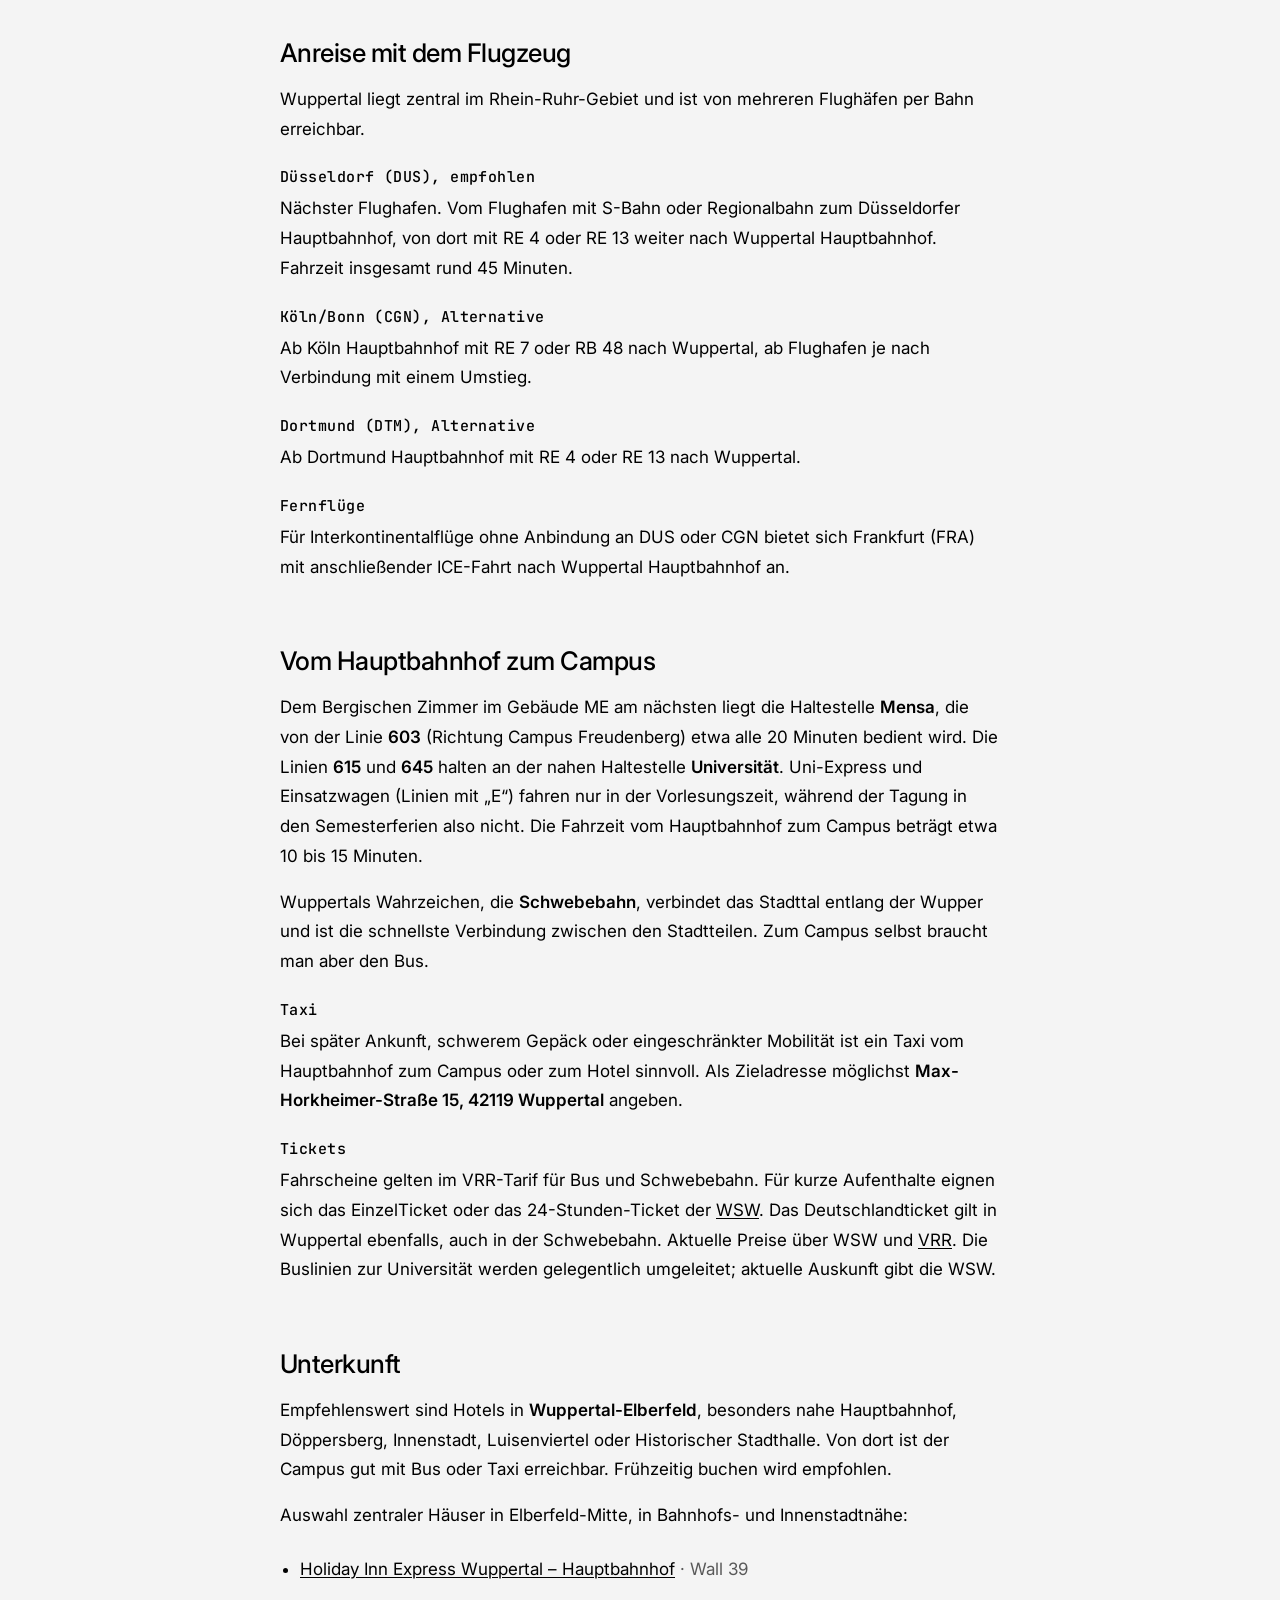
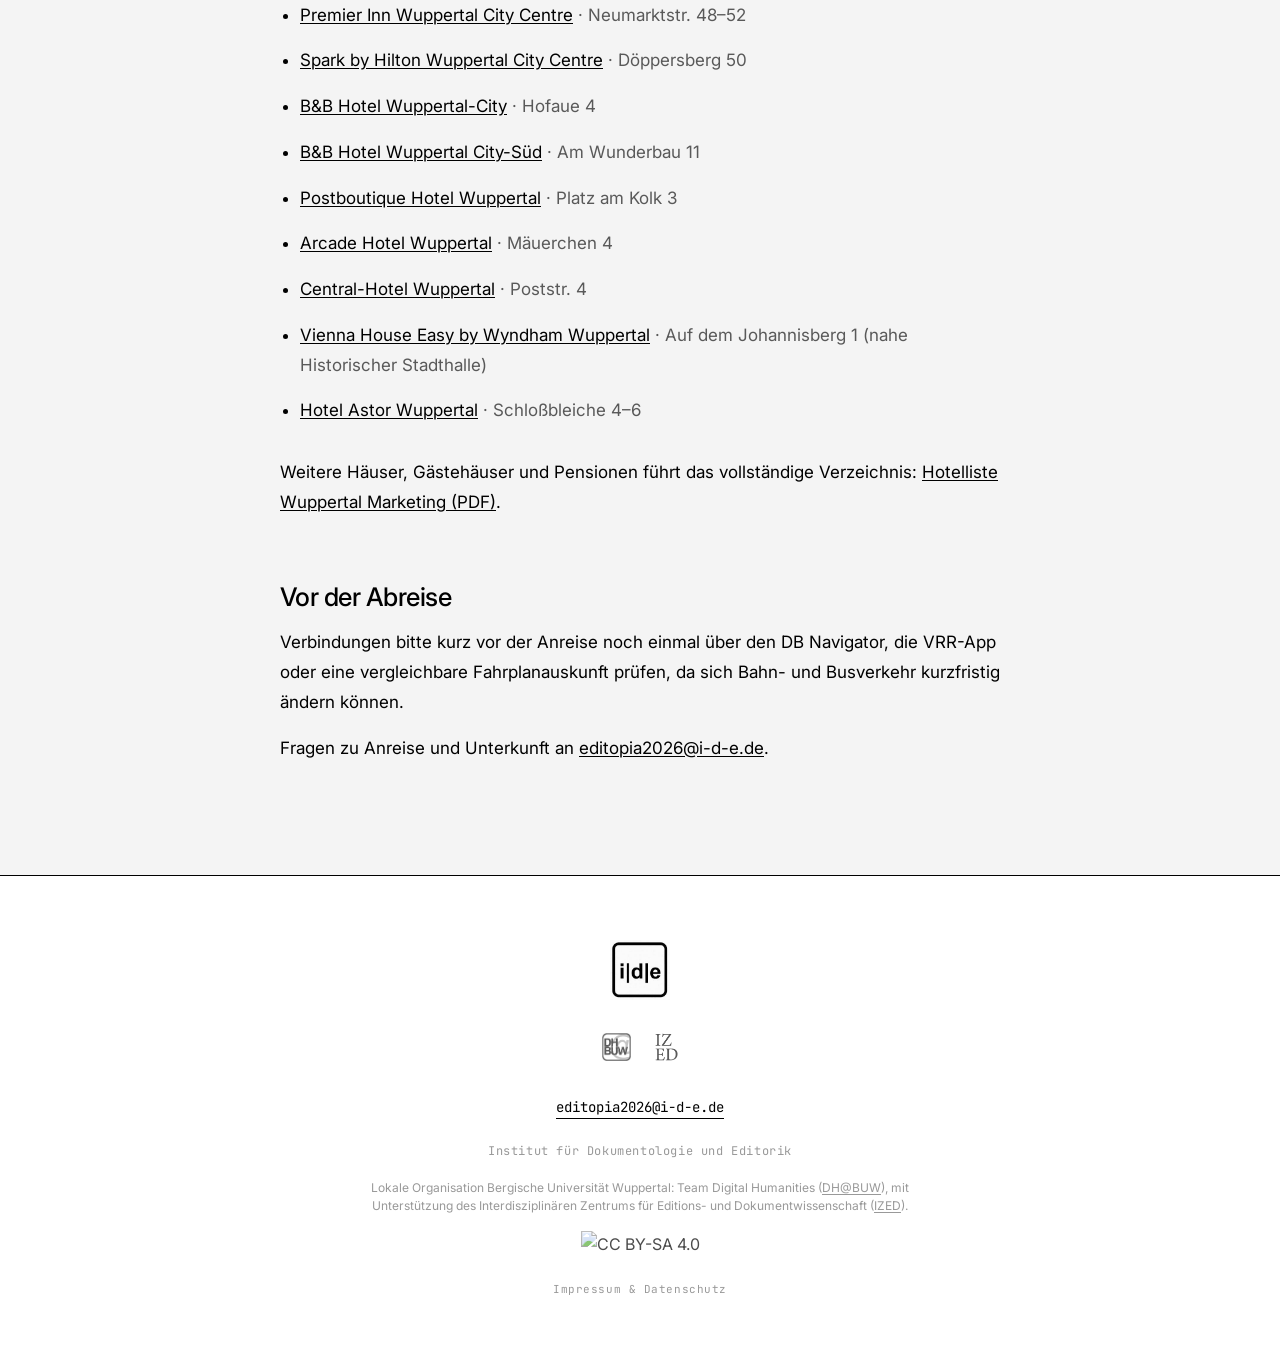
==== commit 4473ee67: "archive: inline the final programme and drop registration The conference has taken place, so the pro" ====
--- a/anreise.html
+++ b/anreise.html
@@ -56,8 +56,6 @@
             <a href="programm.html" class="nav-link" data-href-de="programm.html" data-href-en="programm.html?lang=en" data-de="PROGRAMM" data-en="PROGRAMME">PROGRAMM</a>
             <span class="nav-pipe">|</span>
             <a href="anreise.html" class="nav-link" aria-current="page" data-href-de="anreise.html" data-href-en="anreise.html?lang=en" data-de="ANREISE" data-en="TRAVEL">ANREISE</a>
-            <span class="nav-pipe">|</span>
-            <a href="index.html#anmeldung" class="nav-link" data-href-de="index.html#anmeldung" data-href-en="en.html#registration" data-de="ANMELDUNG" data-en="REGISTRATION">ANMELDUNG</a>
             <span class="nav-pipe">|</span>
             <div class="lang-switch" id="lang-switch">
                 <button type="button" class="lang-btn active" data-lang="de" aria-label="Deutsch" aria-pressed="true">DE</button>
--- a/styles.css
+++ b/styles.css
@@ -346,7 +346,6 @@
 .hero-title,
 .hero-meta,
 .hero-org,
-.hero-badge,
 .scroll-hint {
     position: relative;
     z-index: 1;
@@ -474,18 +473,6 @@
 
 .hero-org-logo-ized {
     border-radius: 2px;
-}
-
-.hero-badge {
-    display: inline-block;
-    margin-top: var(--space-xl);
-    padding: var(--space-xs) var(--space-md);
-    border: var(--border-thin);
-    border-radius: var(--border-radius);
-    font-family: var(--font-mono);
-    font-size: 0.75rem;
-    letter-spacing: 0.15em;
-    color: var(--dim-grey);
 }
 
 .scroll-hint {
@@ -650,62 +637,6 @@
 }
 
 /* ========================================
-   Registration Section
-   ======================================== */
-.reg-box {
-    max-width: var(--content-max);
-    margin: 0 auto;
-    padding: var(--space-xl);
-    border: var(--border-medium);
-    border-radius: var(--border-radius-lg);
-    text-align: center;
-}
-
-.reg-box .section-title {
-    margin-bottom: var(--space-md);
-}
-
-.reg-content {
-    text-align: left;
-    margin-bottom: var(--space-lg);
-}
-
-.reg-content p {
-    margin-bottom: var(--space-md);
-}
-
-/* Prose links stay recognisable — same treatment as .info-prose on the travel page */
-.reg-content a {
-    text-decoration: underline;
-    text-underline-offset: 2px;
-}
-
-.reg-content ul {
-    list-style: none;
-    font-family: var(--font-mono);
-    font-size: 0.9375rem;
-    line-height: 1.8;
-}
-
-/* Pipe instead of a bullet — the divider element from the design spec */
-.reg-content li {
-    position: relative;
-    padding-left: var(--space-md);
-    margin-bottom: var(--space-xs);
-}
-
-.reg-content li::before {
-    content: "|";
-    position: absolute;
-    left: 0;
-    color: var(--dim-grey);
-}
-
-.reg-content > :last-child {
-    margin-bottom: 0;
-}
-
-/* ========================================
    Hard Facts Section
    ======================================== */
 .section-facts {
@@ -734,6 +665,11 @@
 
 .facts-content {
     margin-bottom: var(--space-xl);
+}
+
+/* No trailing gap when the box ends with the facts list (submit button removed) */
+.facts-content:last-child {
+    margin-bottom: 0;
 }
 
 .facts-list {
@@ -1409,10 +1345,6 @@
         font-size: 1.5rem;
     }
 
-    .hero-badge {
-        font-size: 0.625rem;
-    }
-
     .nav-link {
         font-size: 0.5625rem;
     }
@@ -1635,15 +1567,6 @@
     overflow: hidden;
     background-color: var(--paper-white);
 }
-.schedule-loading {
-    padding: var(--space-2xl); text-align: center; font-family: var(--font-mono);
-    font-size: 0.875rem; letter-spacing: 0.1em; color: var(--dim-grey);
-}
-.schedule-warning {
-    padding: var(--space-sm) var(--space-lg); border-bottom: var(--border-thin);
-    background-color: var(--off-white); font-family: var(--font-mono);
-    font-size: 0.75rem; letter-spacing: 0.05em; color: var(--content-grey);
-}
 #schedule:focus { outline: none; }                 /* programmatic skip target */
 
 /* ---- Day band ---- */
@@ -1692,7 +1615,7 @@
 .sched-row:hover .sched-dl { background-color: var(--off-white); }
 .sched-time { font-family: var(--font-mono); font-size: 0.8125rem; font-weight: 500; color: var(--ink-black); }
 .sched-no { font-family: var(--font-mono); font-size: 0.8125rem; color: var(--content-grey); text-align: center; }
-.sched-speaker { font-family: var(--font-primary); font-weight: 600; font-size: 0.9375rem; line-height: 1.35; }
+.sched-speaker { font-family: var(--font-primary); font-weight: 600; font-size: 0.9375rem; line-height: 1.35; white-space: pre-line; } /* CSV cell line breaks (quoted newlines) render as breaks */
 .sched-title  { font-family: var(--font-primary); font-weight: 500; font-size: 0.9375rem; line-height: 1.4; }
 .sched-dur    { font-family: var(--font-mono); font-size: 0.75rem; color: var(--content-grey); text-align: right; white-space: nowrap; }
 
@@ -1714,6 +1637,31 @@
 .sched-band--plenary .sched-band-heading { font-family: var(--font-primary); font-weight: 600; }
 .sched-band--plenary .sched-band-meta { color: #AAAAAA; }   /* 7.6:1 on black, as .facts-box */
 .sched-band--plenary :focus-visible { outline-color: var(--paper-white); }
+
+/* ---- Chair / moderation (optional 6th CSV column) ---- */
+.sched-band-mod {
+    grid-column: 1; margin: 0;
+    font-family: var(--font-mono); font-size: 0.75rem;
+}
+.sched-band--plenary .sched-band-mod { color: #AAAAAA; }   /* 7.6:1 on black */
+.sched-band--break .sched-band-mod { color: var(--content-grey); }
+.sched-section-mod {
+    margin: 0 0 0 auto; text-align: right;   /* keeps wrapped names in the right rail */
+    font-family: var(--font-mono); font-size: 0.75rem; color: var(--ink-black);
+}
+.sched-mod-label { color: var(--content-grey); }              /* 7.0:1 on white, carries the role */
+.sched-band--plenary .sched-mod-label { color: var(--dim-grey); }  /* keeps the label light on the inverted band */
+
+/* ---- Sponsor credit (tiny, inline after the band label) ---- */
+.sched-presenter {
+    display: inline-flex; align-items: center; gap: 0.3em;
+    margin-left: 0.75em; vertical-align: baseline;
+    font-family: var(--font-mono); font-weight: 400;
+    font-size: 0.5rem; letter-spacing: 0.02em;
+    color: inherit; text-decoration: none; opacity: 0.55;
+}
+.sched-presenter:hover, .sched-presenter:focus-visible { opacity: 1; text-decoration: underline; }
+.sched-presenter-logo { height: 0.625rem; width: auto; }
 
 /* ---- Unknown fallback (degraded, never dropped) ---- */
 .sched-row--unknown { padding: var(--space-md) var(--space-lg); color: var(--content-grey); font-family: var(--font-mono); font-size: 0.8125rem; border-bottom: var(--border-thin); }
@@ -1737,6 +1685,7 @@
     .sched-band-meta { text-align: left; }
     .sched-section { flex-wrap: wrap; gap: var(--space-sm); }
     .sched-section-time { min-width: 0; }
+    .sched-section-mod { margin-left: 0; text-align: left; }  /* stacked bar reads left, as .sched-band-meta */
 }
 @media (max-width: 480px) {
     .sched-day { padding: var(--space-sm) var(--space-md); font-size: 0.75rem; letter-spacing: 0.15em; }
@@ -1754,5 +1703,6 @@
     .sched-day, .sched-section-badge { break-after: avoid; }
     .sched-band--plenary { background-color: white !important; color: black !important; border: 2px solid black; }
     .sched-band--plenary .sched-band-heading, .sched-band--plenary .sched-band-meta { color: black !important; }
+    .sched-band--plenary .sched-band-mod, .sched-band--plenary .sched-mod-label { color: black !important; }
     .sched-band--break { background-color: white !important; }
 }
